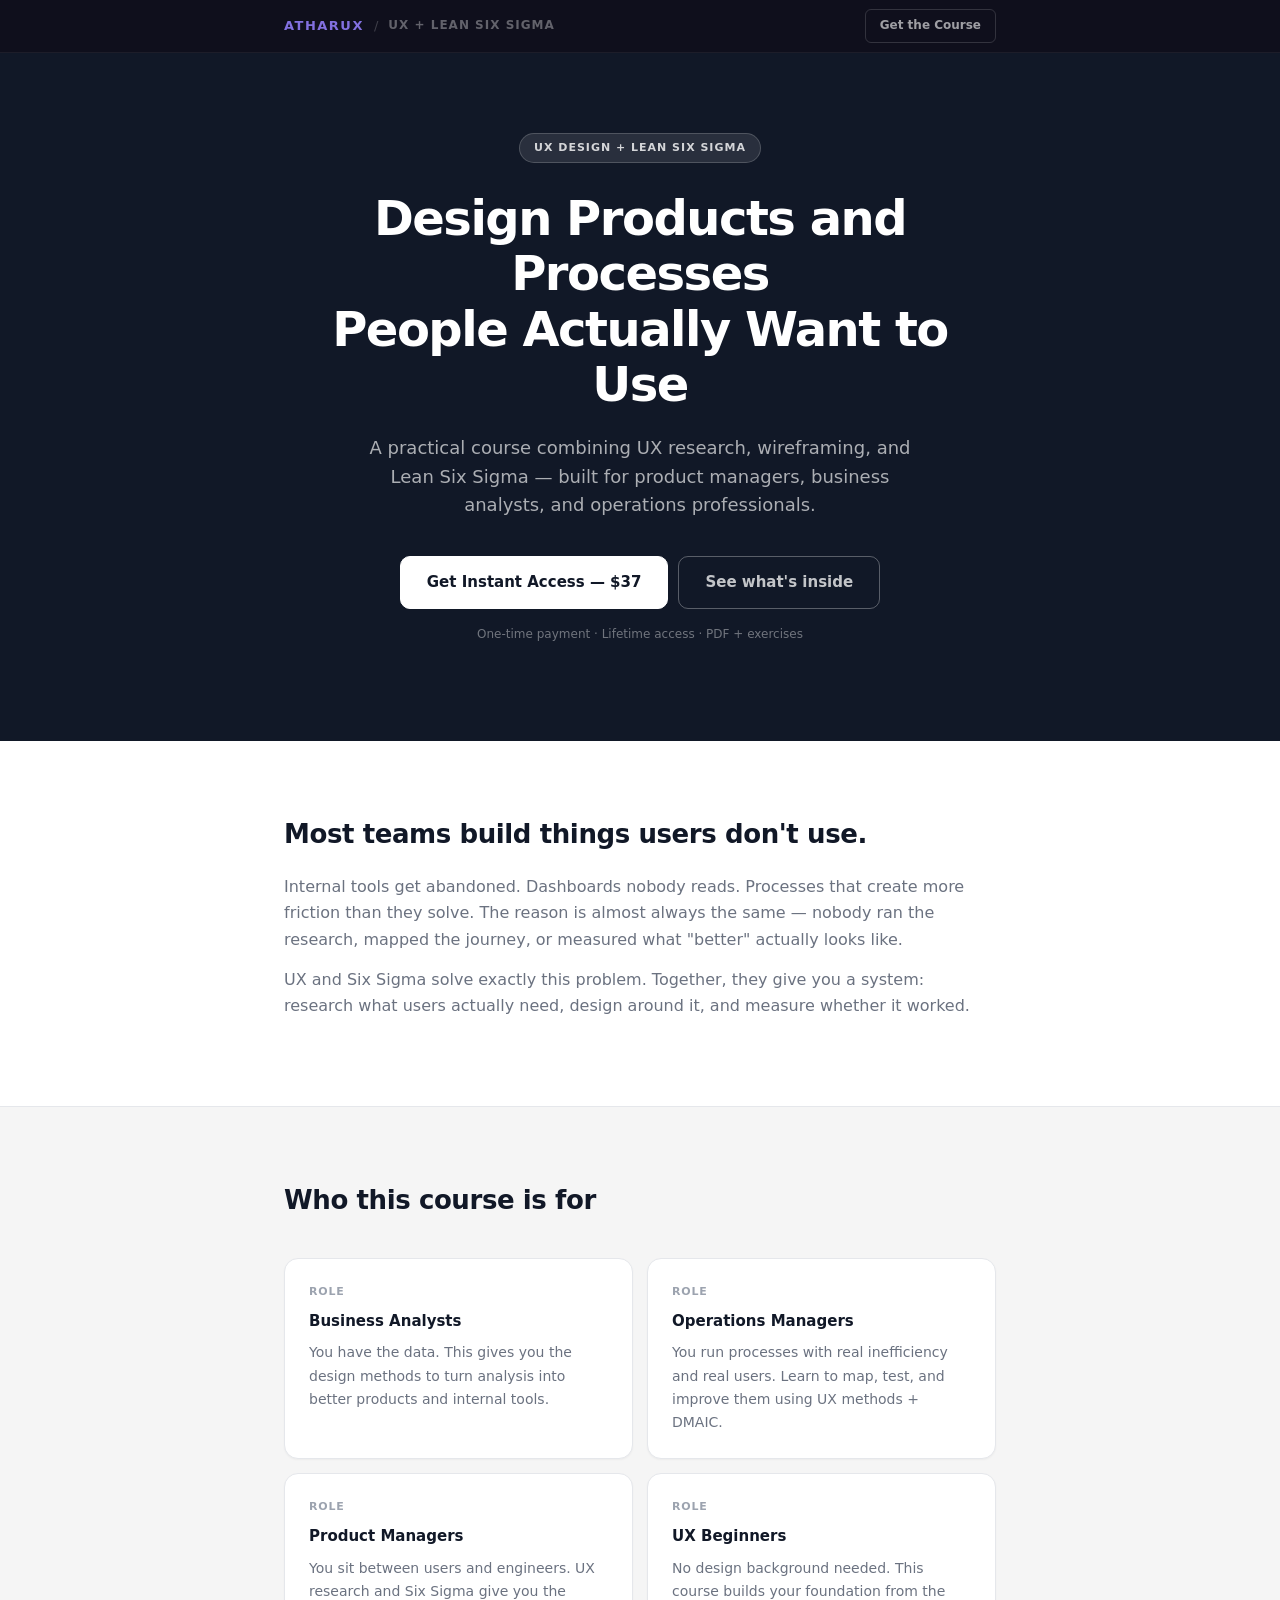
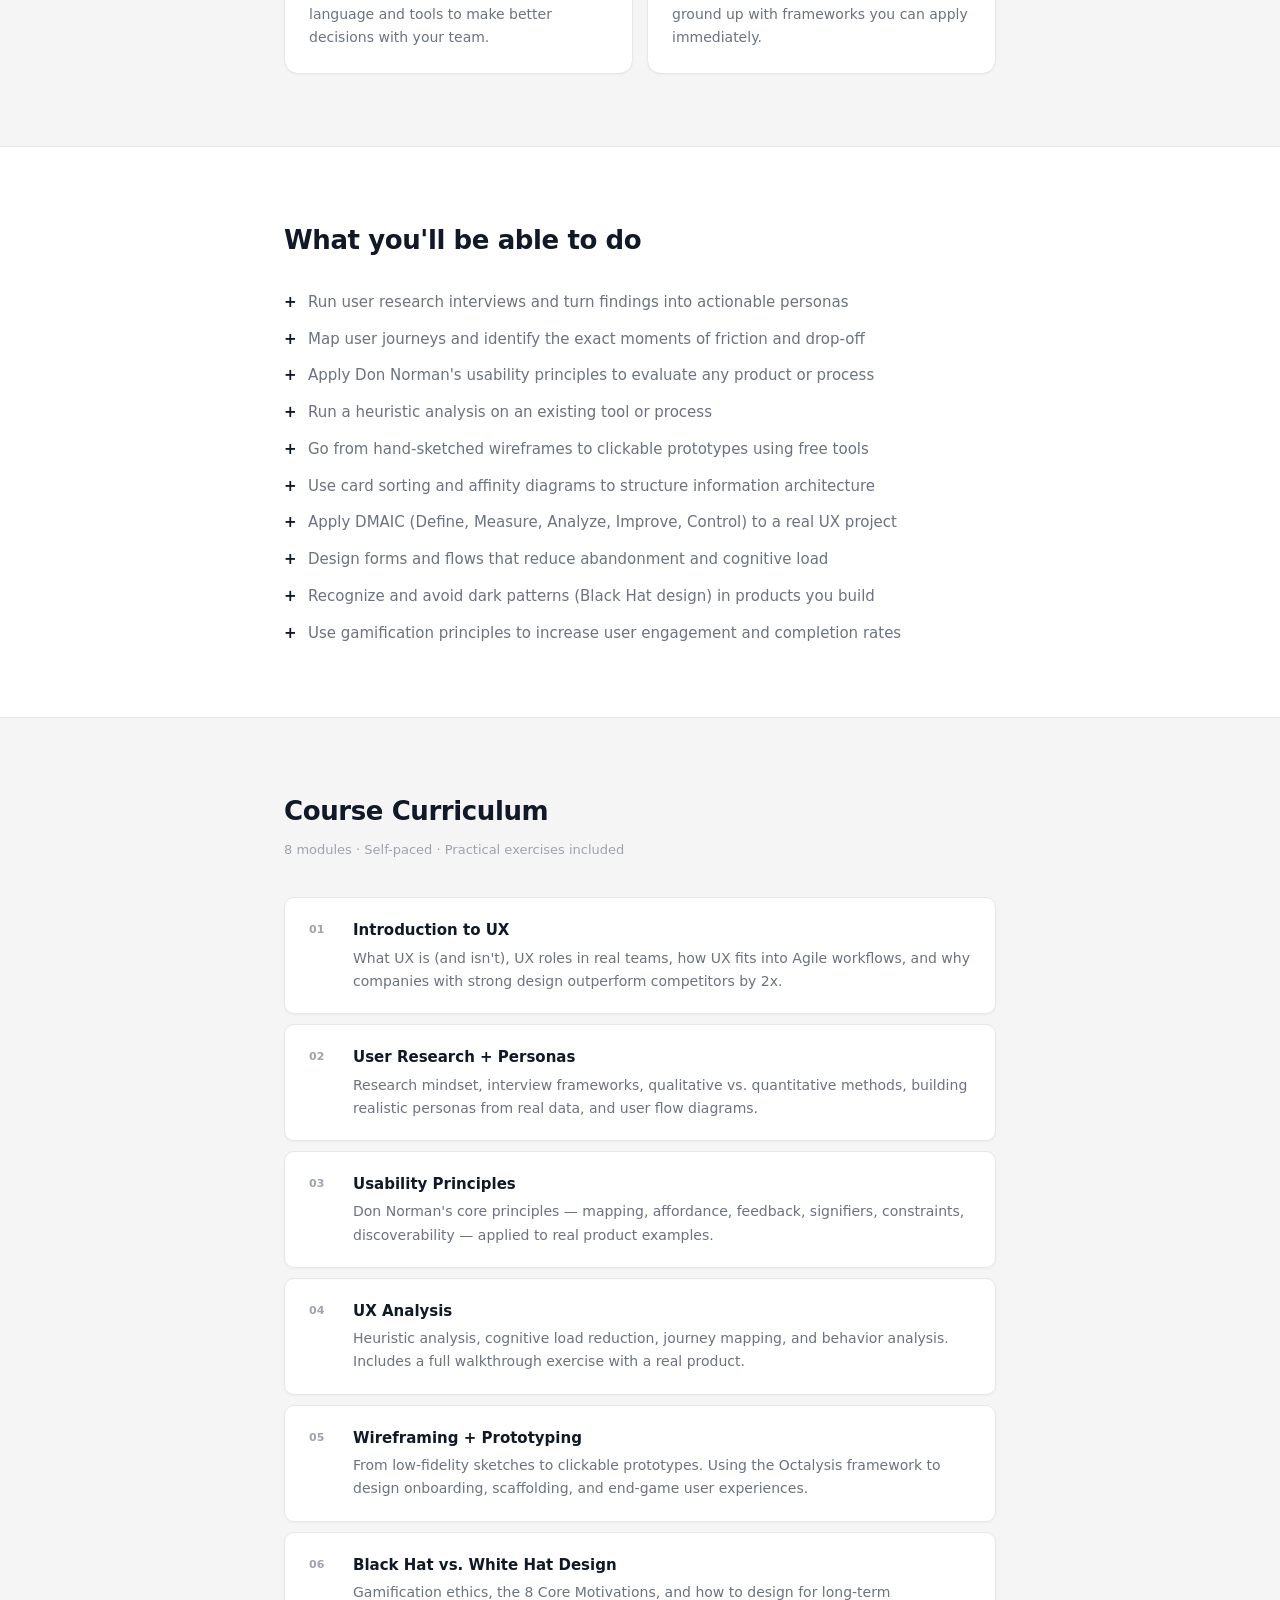
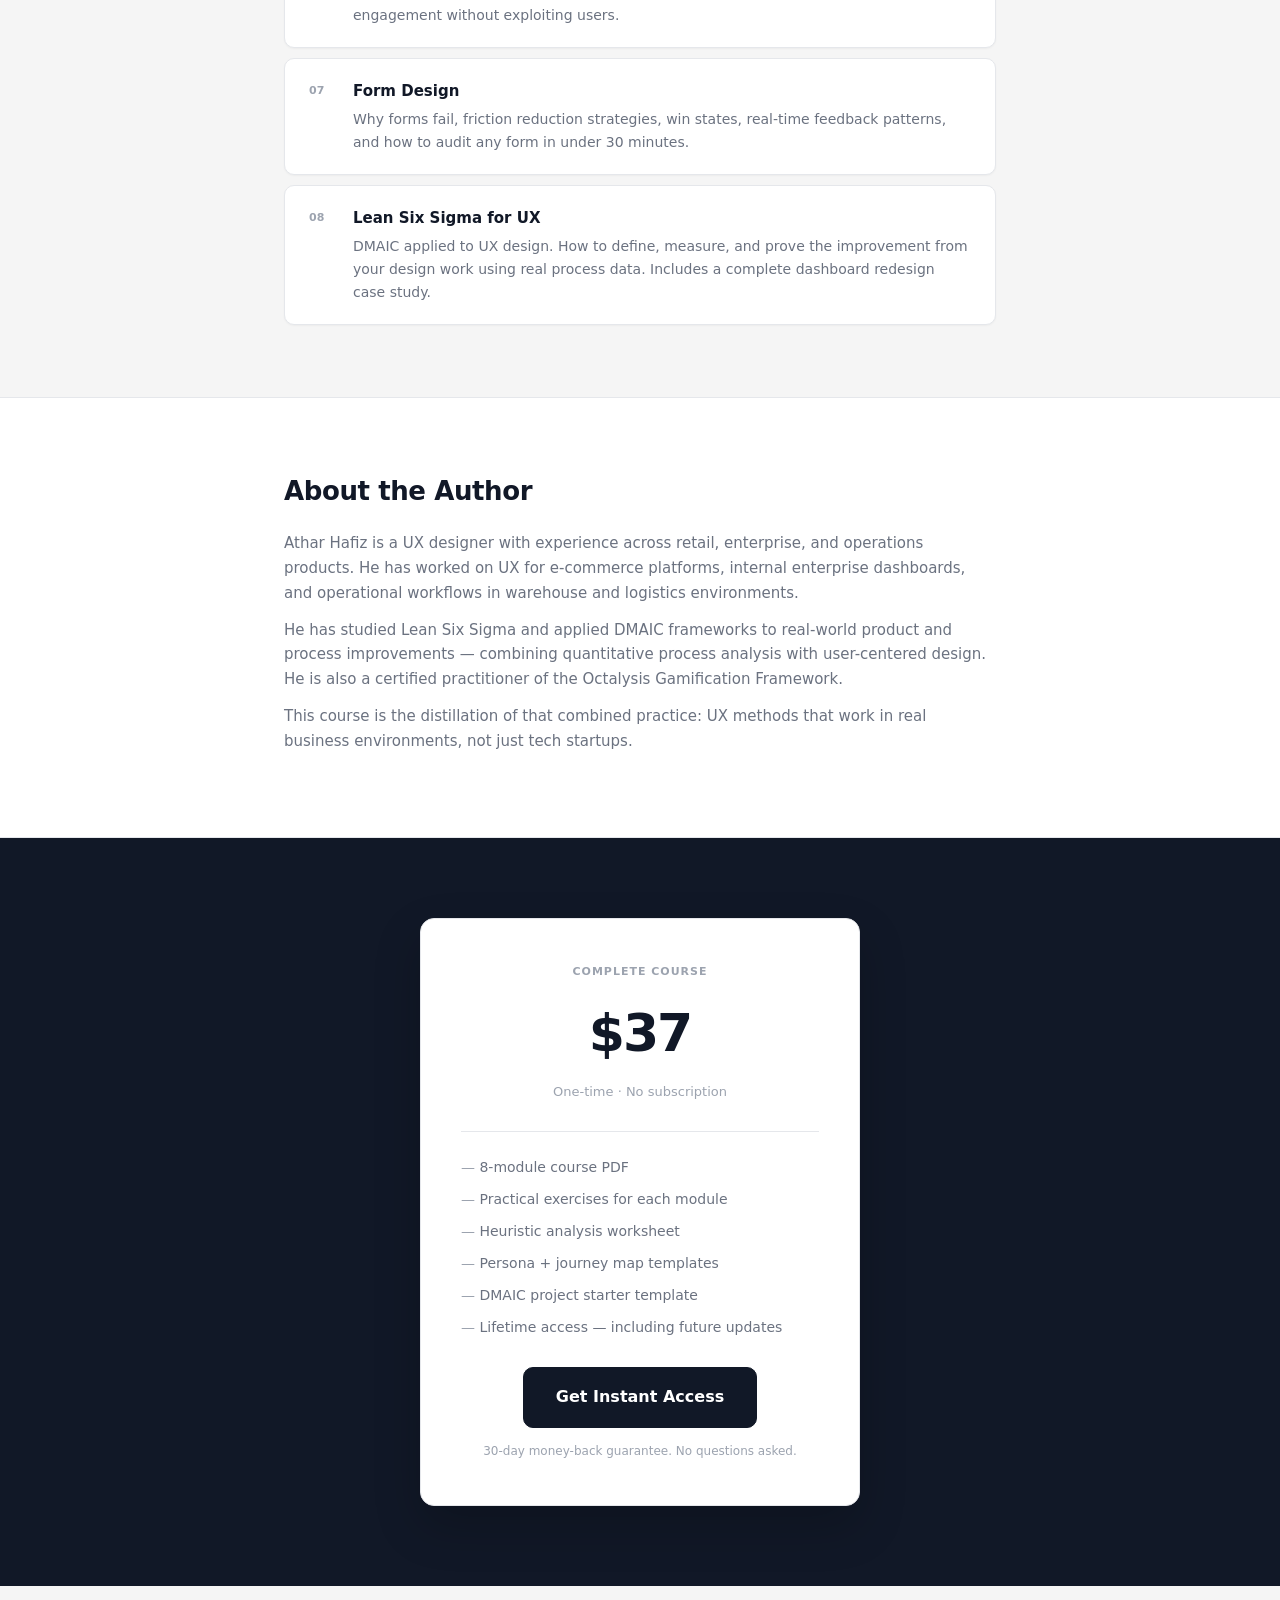
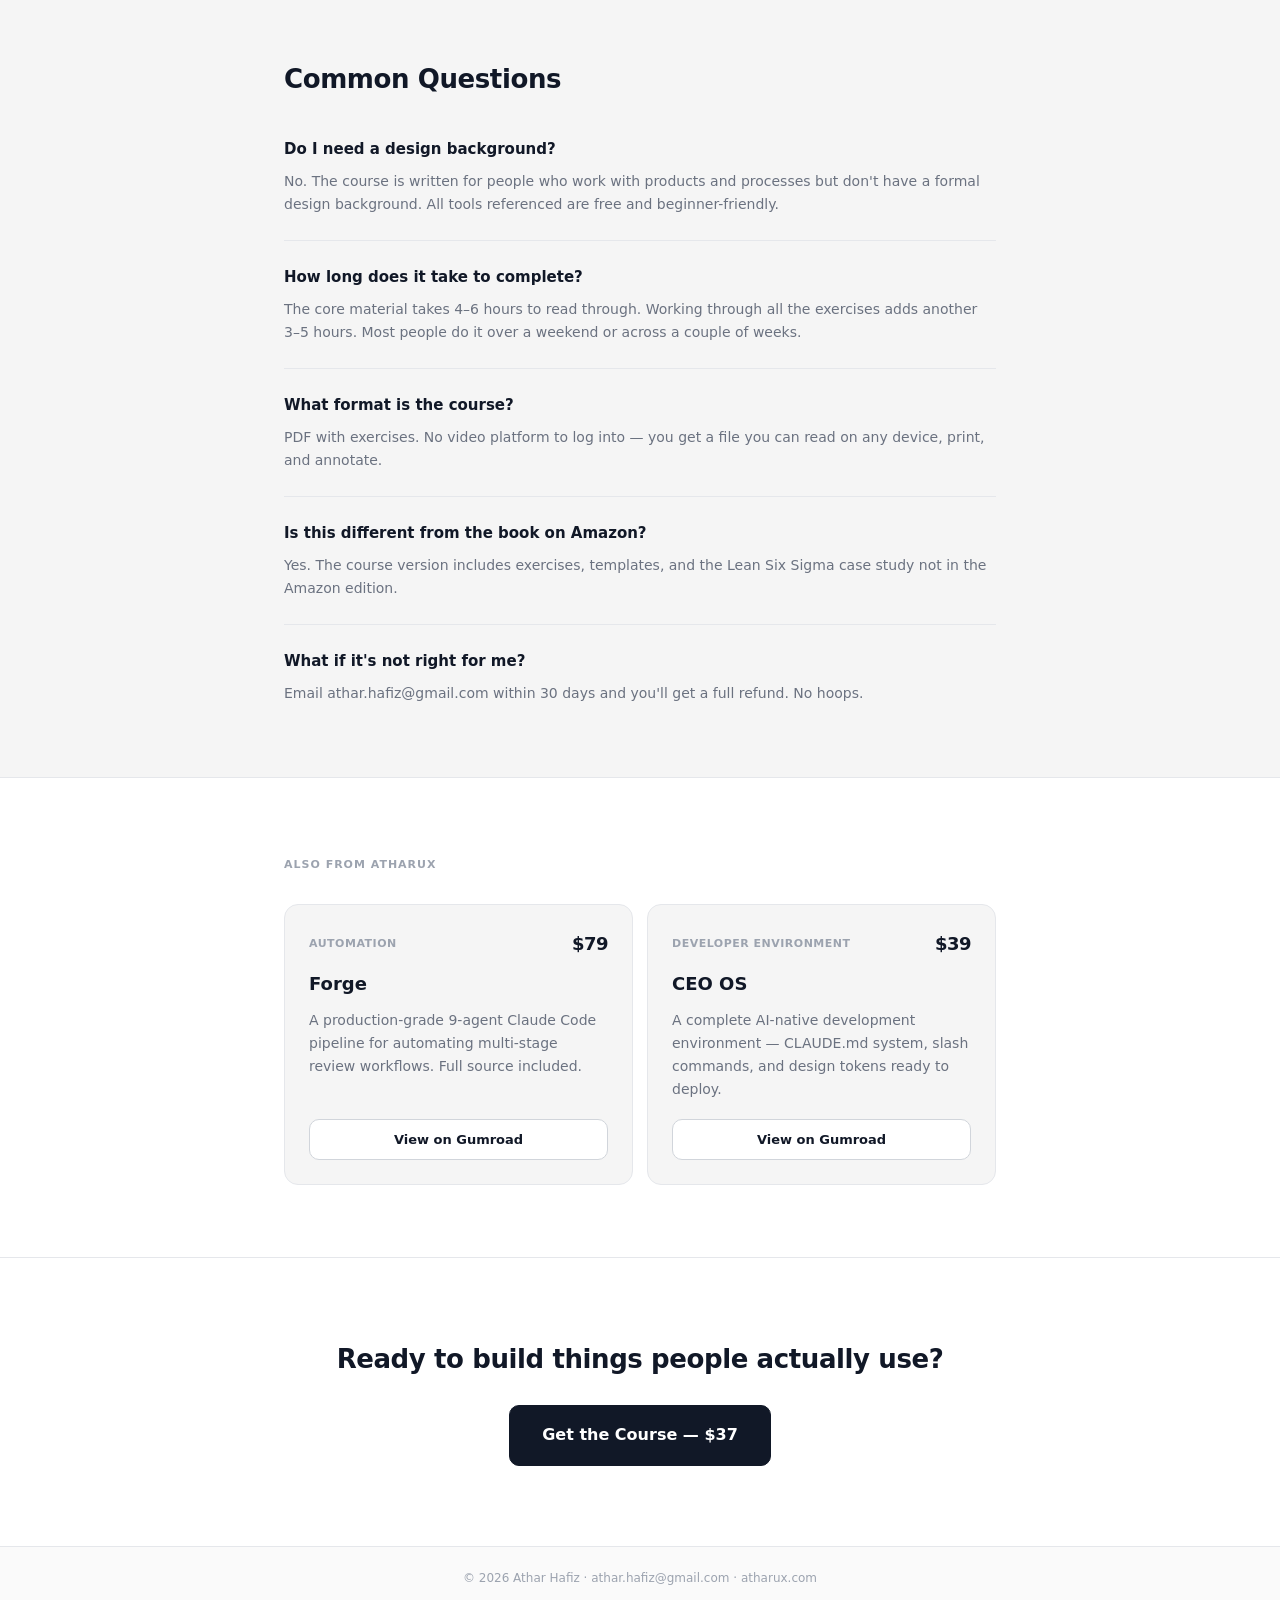
==== index.html @ ef5cf899 "Add learnfrom.atharux.com landing page Landing page for UX Design + Lean Six Sigma course, Forge, an" ====
<!DOCTYPE html>
<html lang="en">
<head>
  <meta charset="UTF-8" />
  <meta name="viewport" content="width=device-width, initial-scale=1.0" />
  <title>UX Design + Lean Six Sigma — A Practical Course by Athar Hafiz</title>
  <meta name="description" content="Learn UX design methods and Lean Six Sigma together. A practical course for product managers, business analysts, and operations professionals who want to build better products and processes." />
  <link rel="stylesheet" href="style.css" />
</head>
<body>

  <!-- NAV -->
  <nav>
    <div class="container nav-inner">
      <div class="nav-breadcrumb">
        <a href="https://atharux.com" class="nav-wordmark">ATHARUX</a>
        <span class="nav-sep">/</span>
        <span class="nav-label">UX + LEAN SIX SIGMA</span>
      </div>
      <a href="#buy" class="btn btn-sm">Get the Course</a>
    </div>
  </nav>

  <!-- HERO -->
  <header class="hero">
    <div class="container">
      <div class="badge">UX Design + Lean Six Sigma</div>
      <h1>Design Products and Processes<br class="br-desktop" /> People Actually Want to Use</h1>
      <p class="hero-sub">A practical course combining UX research, wireframing, and Lean Six Sigma — built for product managers, business analysts, and operations professionals.</p>
      <div class="hero-ctas">
        <a href="#buy" class="btn btn-primary">Get Instant Access — $37</a>
        <a href="#curriculum" class="btn btn-ghost">See what's inside</a>
      </div>
      <p class="hero-note">One-time payment · Lifetime access · PDF + exercises</p>
    </div>
  </header>

  <!-- PROBLEM -->
  <section class="problem">
    <div class="container">
      <h2>Most teams build things users don't use.</h2>
      <p>Internal tools get abandoned. Dashboards nobody reads. Processes that create more friction than they solve. The reason is almost always the same — nobody ran the research, mapped the journey, or measured what "better" actually looks like.</p>
      <p>UX and Six Sigma solve exactly this problem. Together, they give you a system: research what users actually need, design around it, and measure whether it worked.</p>
    </div>
  </section>

  <!-- WHO IT'S FOR -->
  <section class="for-section">
    <div class="container">
      <h2>Who this course is for</h2>
      <div class="for-grid">
        <div class="for-card">
          <div class="for-card-label">Role</div>
          <h3>Business Analysts</h3>
          <p>You have the data. This gives you the design methods to turn analysis into better products and internal tools.</p>
        </div>
        <div class="for-card">
          <div class="for-card-label">Role</div>
          <h3>Operations Managers</h3>
          <p>You run processes with real inefficiency and real users. Learn to map, test, and improve them using UX methods + DMAIC.</p>
        </div>
        <div class="for-card">
          <div class="for-card-label">Role</div>
          <h3>Product Managers</h3>
          <p>You sit between users and engineers. UX research and Six Sigma give you the language and tools to make better decisions with your team.</p>
        </div>
        <div class="for-card">
          <div class="for-card-label">Role</div>
          <h3>UX Beginners</h3>
          <p>No design background needed. This course builds your foundation from the ground up with frameworks you can apply immediately.</p>
        </div>
      </div>
    </div>
  </section>

  <!-- WHAT YOU'LL LEARN -->
  <section class="learn-section">
    <div class="container">
      <h2>What you'll be able to do</h2>
      <ul class="learn-list">
        <li>Run user research interviews and turn findings into actionable personas</li>
        <li>Map user journeys and identify the exact moments of friction and drop-off</li>
        <li>Apply Don Norman's usability principles to evaluate any product or process</li>
        <li>Run a heuristic analysis on an existing tool or process</li>
        <li>Go from hand-sketched wireframes to clickable prototypes using free tools</li>
        <li>Use card sorting and affinity diagrams to structure information architecture</li>
        <li>Apply DMAIC (Define, Measure, Analyze, Improve, Control) to a real UX project</li>
        <li>Design forms and flows that reduce abandonment and cognitive load</li>
        <li>Recognize and avoid dark patterns (Black Hat design) in products you build</li>
        <li>Use gamification principles to increase user engagement and completion rates</li>
      </ul>
    </div>
  </section>

  <!-- CURRICULUM -->
  <section class="curriculum" id="curriculum">
    <div class="container">
      <h2>Course Curriculum</h2>
      <p class="curriculum-sub">8 modules · Self-paced · Practical exercises included</p>
      <div class="modules">
        <div class="module">
          <div class="module-num">01</div>
          <div class="module-content">
            <h3>Introduction to UX</h3>
            <p>What UX is (and isn't), UX roles in real teams, how UX fits into Agile workflows, and why companies with strong design outperform competitors by 2x.</p>
          </div>
        </div>
        <div class="module">
          <div class="module-num">02</div>
          <div class="module-content">
            <h3>User Research + Personas</h3>
            <p>Research mindset, interview frameworks, qualitative vs. quantitative methods, building realistic personas from real data, and user flow diagrams.</p>
          </div>
        </div>
        <div class="module">
          <div class="module-num">03</div>
          <div class="module-content">
            <h3>Usability Principles</h3>
            <p>Don Norman's core principles — mapping, affordance, feedback, signifiers, constraints, discoverability — applied to real product examples.</p>
          </div>
        </div>
        <div class="module">
          <div class="module-num">04</div>
          <div class="module-content">
            <h3>UX Analysis</h3>
            <p>Heuristic analysis, cognitive load reduction, journey mapping, and behavior analysis. Includes a full walkthrough exercise with a real product.</p>
          </div>
        </div>
        <div class="module">
          <div class="module-num">05</div>
          <div class="module-content">
            <h3>Wireframing + Prototyping</h3>
            <p>From low-fidelity sketches to clickable prototypes. Using the Octalysis framework to design onboarding, scaffolding, and end-game user experiences.</p>
          </div>
        </div>
        <div class="module">
          <div class="module-num">06</div>
          <div class="module-content">
            <h3>Black Hat vs. White Hat Design</h3>
            <p>Gamification ethics, the 8 Core Motivations, and how to design for long-term engagement without exploiting users.</p>
          </div>
        </div>
        <div class="module">
          <div class="module-num">07</div>
          <div class="module-content">
            <h3>Form Design</h3>
            <p>Why forms fail, friction reduction strategies, win states, real-time feedback patterns, and how to audit any form in under 30 minutes.</p>
          </div>
        </div>
        <div class="module">
          <div class="module-num">08</div>
          <div class="module-content">
            <h3>Lean Six Sigma for UX</h3>
            <p>DMAIC applied to UX design. How to define, measure, and prove the improvement from your design work using real process data. Includes a complete dashboard redesign case study.</p>
          </div>
        </div>
      </div>
    </div>
  </section>

  <!-- AUTHOR -->
  <section class="author">
    <div class="container">
      <h2>About the Author</h2>
      <p>Athar Hafiz is a UX designer with experience across retail, enterprise, and operations products. He has worked on UX for e-commerce platforms, internal enterprise dashboards, and operational workflows in warehouse and logistics environments.</p>
      <p>He has studied Lean Six Sigma and applied DMAIC frameworks to real-world product and process improvements — combining quantitative process analysis with user-centered design. He is also a certified practitioner of the Octalysis Gamification Framework.</p>
      <p>This course is the distillation of that combined practice: UX methods that work in real business environments, not just tech startups.</p>
    </div>
  </section>

  <!-- PRICING / BUY -->
  <section class="buy" id="buy">
    <div class="container">
      <div class="buy-card">
        <div class="buy-label">Complete Course</div>
        <div class="price">$37</div>
        <div class="price-note">One-time · No subscription</div>
        <ul class="buy-list">
          <li>8-module course PDF</li>
          <li>Practical exercises for each module</li>
          <li>Heuristic analysis worksheet</li>
          <li>Persona + journey map templates</li>
          <li>DMAIC project starter template</li>
          <li>Lifetime access — including future updates</li>
        </ul>
        <a href="https://atharix1.gumroad.com/l/drzkp" class="btn btn-primary btn-large">Get Instant Access</a>
        <p class="guarantee">30-day money-back guarantee. No questions asked.</p>
      </div>
    </div>
  </section>

  <!-- FAQ -->
  <section class="faq">
    <div class="container">
      <h2>Common Questions</h2>
      <div class="faq-list">
        <div class="faq-item">
          <h3>Do I need a design background?</h3>
          <p>No. The course is written for people who work with products and processes but don't have a formal design background. All tools referenced are free and beginner-friendly.</p>
        </div>
        <div class="faq-item">
          <h3>How long does it take to complete?</h3>
          <p>The core material takes 4–6 hours to read through. Working through all the exercises adds another 3–5 hours. Most people do it over a weekend or across a couple of weeks.</p>
        </div>
        <div class="faq-item">
          <h3>What format is the course?</h3>
          <p>PDF with exercises. No video platform to log into — you get a file you can read on any device, print, and annotate.</p>
        </div>
        <div class="faq-item">
          <h3>Is this different from the book on Amazon?</h3>
          <p>Yes. The course version includes exercises, templates, and the Lean Six Sigma case study not in the Amazon edition.</p>
        </div>
        <div class="faq-item">
          <h3>What if it's not right for me?</h3>
          <p>Email athar.hafiz@gmail.com within 30 days and you'll get a full refund. No hoops.</p>
        </div>
      </div>
    </div>
  </section>

  <!-- MORE FROM ATHARUX -->
  <section class="more-section">
    <div class="container">
      <div class="more-header">
        <span class="more-eyebrow">Also from ATHARUX</span>
      </div>
      <div class="more-grid">
        <div class="more-card">
          <div class="more-card-top">
            <span class="more-tag">Automation</span>
            <span class="more-price">$79</span>
          </div>
          <h3>Forge</h3>
          <p>A production-grade 9-agent Claude Code pipeline for automating multi-stage review workflows. Full source included.</p>
          <a href="https://atharix1.gumroad.com/l/znilz" class="btn btn-ghost more-btn">View on Gumroad</a>
        </div>
        <div class="more-card">
          <div class="more-card-top">
            <span class="more-tag">Developer Environment</span>
            <span class="more-price">$39</span>
          </div>
          <h3>CEO OS</h3>
          <p>A complete AI-native development environment — CLAUDE.md system, slash commands, and design tokens ready to deploy.</p>
          <a href="https://atharix1.gumroad.com/l/uecxe" class="btn btn-ghost more-btn">View on Gumroad</a>
        </div>
      </div>
    </div>
  </section>

  <!-- FOOTER CTA -->
  <section class="footer-cta">
    <div class="container">
      <h2>Ready to build things people actually use?</h2>
      <a href="#buy" class="btn btn-primary btn-large">Get the Course — $37</a>
    </div>
  </section>

  <!-- FOOTER -->
  <footer>
    <div class="container">
      <p>© 2026 Athar Hafiz · <a href="mailto:athar.hafiz@gmail.com">athar.hafiz@gmail.com</a> · <a href="https://atharux.com">atharux.com</a></p>
    </div>
  </footer>

</body>
</html>
---- style.css ----
/* =========================================================
   GRAPHITE SYSTEM TOKENS
   ========================================================= */
:root {
  --bg:             #FAFAFA;
  --surface:        #FFFFFF;
  --surface-2:      #F5F5F5;
  --border:         #E5E7EB;
  --border-strong:  #D1D5DB;

  --text:           #111827;
  --text-muted:     #6B7280;
  --text-subtle:    #9CA3AF;
  --text-inverse:   #FFFFFF;

  --primary:        #111827;
  --primary-hover:  #374151;

  --success:        #16A34A;
  --warning:        #D97706;
  --error:          #DC2626;

  --shadow-sm:      0 1px 2px rgba(0, 0, 0, 0.04);
  --shadow-md:      0 4px 10px rgba(0, 0, 0, 0.06);

  --radius-sm:      6px;
  --radius-md:      10px;
  --radius-lg:      14px;

  --space-2:  8px;
  --space-3:  12px;
  --space-4:  16px;
  --space-6:  24px;
  --space-8:  32px;
  --space-10: 40px;
  --space-12: 48px;

  --font-sans: ui-sans-serif, system-ui, -apple-system, "Inter", "Segoe UI", Roboto, Helvetica, Arial;
}

*, *::before, *::after { box-sizing: border-box; margin: 0; padding: 0; }

html { scroll-behavior: smooth; }

body {
  font-family: var(--font-sans);
  font-size: 16px;
  line-height: 1.65;
  color: var(--text);
  background: var(--bg);
}

.container {
  max-width: 760px;
  margin: 0 auto;
  padding: 0 24px;
}

/* NAV */
nav {
  position: sticky;
  top: 0;
  background: #0f0f1c;
  border-bottom: 1px solid rgba(255, 255, 255, 0.06);
  z-index: 200;
}
.nav-inner {
  display: flex;
  align-items: center;
  justify-content: space-between;
  height: 52px;
}
.nav-breadcrumb {
  display: flex;
  align-items: center;
  gap: 10px;
}
.nav-wordmark {
  font-size: 13px;
  font-weight: 700;
  letter-spacing: 1.5px;
  text-transform: uppercase;
  color: #8270e0;
  text-decoration: none;
}
.nav-wordmark:hover { color: #967ff0; }
.nav-sep {
  font-size: 13px;
  color: rgba(255, 255, 255, 0.2);
  user-select: none;
}
.nav-label {
  font-size: 12px;
  font-weight: 600;
  letter-spacing: 1px;
  text-transform: uppercase;
  color: rgba(255, 255, 255, 0.35);
}
nav .btn-sm {
  font-size: 12px;
  padding: 6px 14px;
  background: transparent;
  color: rgba(255, 255, 255, 0.6);
  border: 1px solid rgba(255, 255, 255, 0.15);
  border-radius: var(--radius-sm);
}
nav .btn-sm:hover {
  background: rgba(255, 255, 255, 0.06);
  border-color: rgba(255, 255, 255, 0.25);
  color: rgba(255, 255, 255, 0.85);
}

/* BUTTONS */
.btn {
  display: inline-block;
  text-decoration: none;
  font-family: var(--font-sans);
  font-weight: 600;
  border-radius: var(--radius-md);
  border: 1px solid transparent;
  cursor: pointer;
  transition: background 0.12s ease, border-color 0.12s ease;
}
.btn-sm {
  font-size: 13px;
  padding: 7px 14px;
  background: var(--primary);
  color: var(--text-inverse);
  border-color: var(--primary);
}
.btn-sm:hover { background: var(--primary-hover); border-color: var(--primary-hover); }

.btn-primary {
  background: var(--primary);
  color: var(--text-inverse);
  border-color: var(--primary);
  padding: 13px 26px;
  font-size: 15px;
}
.btn-primary:hover { background: var(--primary-hover); border-color: var(--primary-hover); }

.btn-ghost {
  background: var(--surface);
  color: var(--text);
  border-color: var(--border-strong);
  padding: 13px 26px;
  font-size: 15px;
}
.btn-ghost:hover { background: var(--surface-2); }

.btn-large { padding: 16px 32px; font-size: 16px; }

/* HERO */
.hero {
  background: var(--primary);
  color: var(--text-inverse);
  padding: 80px 0 96px;
  text-align: center;
}
.badge {
  display: inline-block;
  background: rgba(255, 255, 255, 0.1);
  border: 1px solid rgba(255, 255, 255, 0.18);
  color: rgba(255, 255, 255, 0.8);
  font-size: 11px;
  font-weight: 700;
  letter-spacing: 1px;
  text-transform: uppercase;
  padding: 5px 14px;
  border-radius: 999px;
  margin-bottom: 28px;
}
.hero h1 {
  font-size: clamp(30px, 5vw, 48px);
  font-weight: 800;
  line-height: 1.15;
  letter-spacing: -1.5px;
  margin-bottom: 22px;
  color: var(--text-inverse);
}
.br-desktop { display: none; }
@media (min-width: 600px) { .br-desktop { display: block; } }

.hero-sub {
  font-size: 18px;
  color: rgba(255, 255, 255, 0.65);
  max-width: 560px;
  margin: 0 auto 36px;
  line-height: 1.6;
}
.hero-ctas {
  display: flex;
  gap: 10px;
  justify-content: center;
  flex-wrap: wrap;
  margin-bottom: 16px;
}
.hero .btn-primary {
  background: var(--text-inverse);
  color: var(--primary);
  border-color: var(--text-inverse);
}
.hero .btn-primary:hover {
  background: #f0f0f0;
  border-color: #f0f0f0;
}
.hero .btn-ghost {
  background: transparent;
  color: rgba(255, 255, 255, 0.75);
  border-color: rgba(255, 255, 255, 0.3);
}
.hero .btn-ghost:hover {
  background: rgba(255, 255, 255, 0.08);
  border-color: rgba(255, 255, 255, 0.5);
}
.hero-note {
  font-size: 12px;
  color: rgba(255, 255, 255, 0.4);
}

/* PROBLEM */
.problem {
  padding: 72px 0;
  background: var(--surface);
  border-bottom: 1px solid var(--border);
}
.problem h2 {
  font-size: 26px;
  font-weight: 700;
  letter-spacing: -0.4px;
  margin-bottom: 18px;
}
.problem p {
  color: var(--text-muted);
  margin-bottom: 14px;
  font-size: 16px;
}

/* FOR SECTION */
.for-section {
  padding: 72px 0;
  background: var(--surface-2);
  border-bottom: 1px solid var(--border);
}
.for-section h2 {
  font-size: 26px;
  font-weight: 700;
  letter-spacing: -0.4px;
  margin-bottom: 36px;
}
.for-grid {
  display: grid;
  grid-template-columns: 1fr 1fr;
  gap: 14px;
}
@media (max-width: 540px) { .for-grid { grid-template-columns: 1fr; } }
.for-card {
  background: var(--surface);
  border: 1px solid var(--border);
  border-radius: var(--radius-lg);
  padding: 24px;
  box-shadow: var(--shadow-sm);
}
.for-card-label {
  font-size: 11px;
  font-weight: 700;
  letter-spacing: 0.8px;
  text-transform: uppercase;
  color: var(--text-subtle);
  margin-bottom: 8px;
}
.for-card h3 { font-size: 15px; font-weight: 700; margin-bottom: 8px; color: var(--text); }
.for-card p  { font-size: 14px; color: var(--text-muted); }

/* LEARN SECTION */
.learn-section {
  padding: 72px 0;
  background: var(--surface);
  border-bottom: 1px solid var(--border);
}
.learn-section h2 {
  font-size: 26px;
  font-weight: 700;
  letter-spacing: -0.4px;
  margin-bottom: 28px;
}
.learn-list {
  list-style: none;
  display: grid;
  gap: 12px;
}
.learn-list li {
  padding-left: 24px;
  position: relative;
  font-size: 15px;
  color: var(--text-muted);
}
.learn-list li::before {
  content: '+';
  position: absolute;
  left: 0;
  color: var(--text);
  font-weight: 700;
}

/* CURRICULUM */
.curriculum {
  padding: 72px 0;
  background: var(--surface-2);
  border-bottom: 1px solid var(--border);
}
.curriculum h2 {
  font-size: 26px;
  font-weight: 700;
  letter-spacing: -0.4px;
  margin-bottom: 6px;
}
.curriculum-sub {
  color: var(--text-subtle);
  font-size: 13px;
  margin-bottom: 36px;
}
.modules { display: grid; gap: 10px; }
.module {
  display: flex;
  gap: 20px;
  background: var(--surface);
  border: 1px solid var(--border);
  border-radius: var(--radius-md);
  padding: 20px 24px;
  box-shadow: var(--shadow-sm);
}
.module-num {
  font-size: 11px;
  font-weight: 700;
  color: var(--text-subtle);
  min-width: 24px;
  padding-top: 3px;
  font-variant-numeric: tabular-nums;
}
.module-content h3 {
  font-size: 15px;
  font-weight: 700;
  margin-bottom: 4px;
  color: var(--text);
}
.module-content p { font-size: 14px; color: var(--text-muted); }

/* AUTHOR */
.author {
  padding: 72px 0;
  background: var(--surface);
  border-bottom: 1px solid var(--border);
}
.author h2 {
  font-size: 26px;
  font-weight: 700;
  letter-spacing: -0.4px;
  margin-bottom: 18px;
}
.author p { color: var(--text-muted); margin-bottom: 12px; font-size: 15px; }

/* BUY */
.buy {
  padding: 80px 0;
  background: var(--primary);
}
.buy-card {
  background: var(--surface);
  border: 1px solid var(--border);
  border-radius: var(--radius-lg);
  padding: 44px 40px;
  text-align: center;
  max-width: 440px;
  margin: 0 auto;
  box-shadow: 0 20px 48px rgba(0, 0, 0, 0.2);
}
.buy-label {
  font-size: 11px;
  font-weight: 700;
  text-transform: uppercase;
  letter-spacing: 1px;
  color: var(--text-subtle);
  margin-bottom: 10px;
}
.price {
  font-size: 52px;
  font-weight: 800;
  letter-spacing: -2px;
  color: var(--text);
  margin-bottom: 4px;
}
.price-note {
  font-size: 13px;
  color: var(--text-subtle);
  margin-bottom: 28px;
}
.buy-list {
  list-style: none;
  text-align: left;
  margin-bottom: 28px;
  display: grid;
  gap: 9px;
  border-top: 1px solid var(--border);
  padding-top: 24px;
}
.buy-list li { font-size: 14px; color: var(--text-muted); }
.buy-list li::before { content: '— '; color: var(--text-subtle); }
.guarantee {
  font-size: 12px;
  color: var(--text-subtle);
  margin-top: 14px;
}

/* FAQ */
.faq {
  padding: 72px 0;
  background: var(--surface-2);
  border-bottom: 1px solid var(--border);
}
.faq h2 {
  font-size: 26px;
  font-weight: 700;
  letter-spacing: -0.4px;
  margin-bottom: 36px;
}
.faq-list { display: grid; gap: 24px; }
.faq-item {
  border-bottom: 1px solid var(--border);
  padding-bottom: 24px;
}
.faq-item:last-child { border-bottom: none; padding-bottom: 0; }
.faq-item h3 { font-size: 15px; font-weight: 700; margin-bottom: 8px; color: var(--text); }
.faq-item p  { font-size: 14px; color: var(--text-muted); }

/* MORE FROM ATHARUX */
.more-section {
  padding: 72px 0;
  background: var(--surface);
  border-bottom: 1px solid var(--border);
}
.more-header {
  margin-bottom: 28px;
}
.more-eyebrow {
  font-size: 11px;
  font-weight: 700;
  letter-spacing: 1px;
  text-transform: uppercase;
  color: var(--text-subtle);
}
.more-grid {
  display: grid;
  grid-template-columns: 1fr 1fr;
  gap: 14px;
}
@media (max-width: 540px) { .more-grid { grid-template-columns: 1fr; } }
.more-card {
  background: var(--surface-2);
  border: 1px solid var(--border);
  border-radius: var(--radius-lg);
  padding: 24px;
  display: flex;
  flex-direction: column;
  gap: 10px;
}
.more-card-top {
  display: flex;
  align-items: center;
  justify-content: space-between;
}
.more-tag {
  font-size: 11px;
  font-weight: 600;
  letter-spacing: 0.5px;
  text-transform: uppercase;
  color: var(--text-subtle);
}
.more-price {
  font-size: 18px;
  font-weight: 800;
  letter-spacing: -0.5px;
  color: var(--text);
}
.more-card h3 {
  font-size: 18px;
  font-weight: 700;
  color: var(--text);
  margin: 0;
}
.more-card p {
  font-size: 14px;
  color: var(--text-muted);
  margin: 0;
  flex: 1;
}
.more-btn {
  margin-top: 8px;
  font-size: 13px;
  padding: 9px 16px;
  text-align: center;
}

/* FOOTER CTA */
.footer-cta {
  padding: 80px 0;
  background: var(--surface);
  text-align: center;
  border-bottom: 1px solid var(--border);
}
.footer-cta h2 {
  font-size: 26px;
  font-weight: 700;
  letter-spacing: -0.4px;
  margin-bottom: 24px;
}

/* FOOTER */
footer {
  padding: 22px 0;
  background: var(--bg);
  text-align: center;
}
footer p { font-size: 12px; color: var(--text-subtle); }
footer a { color: var(--text-subtle); text-decoration: none; }
footer a:hover { color: var(--text-muted); }
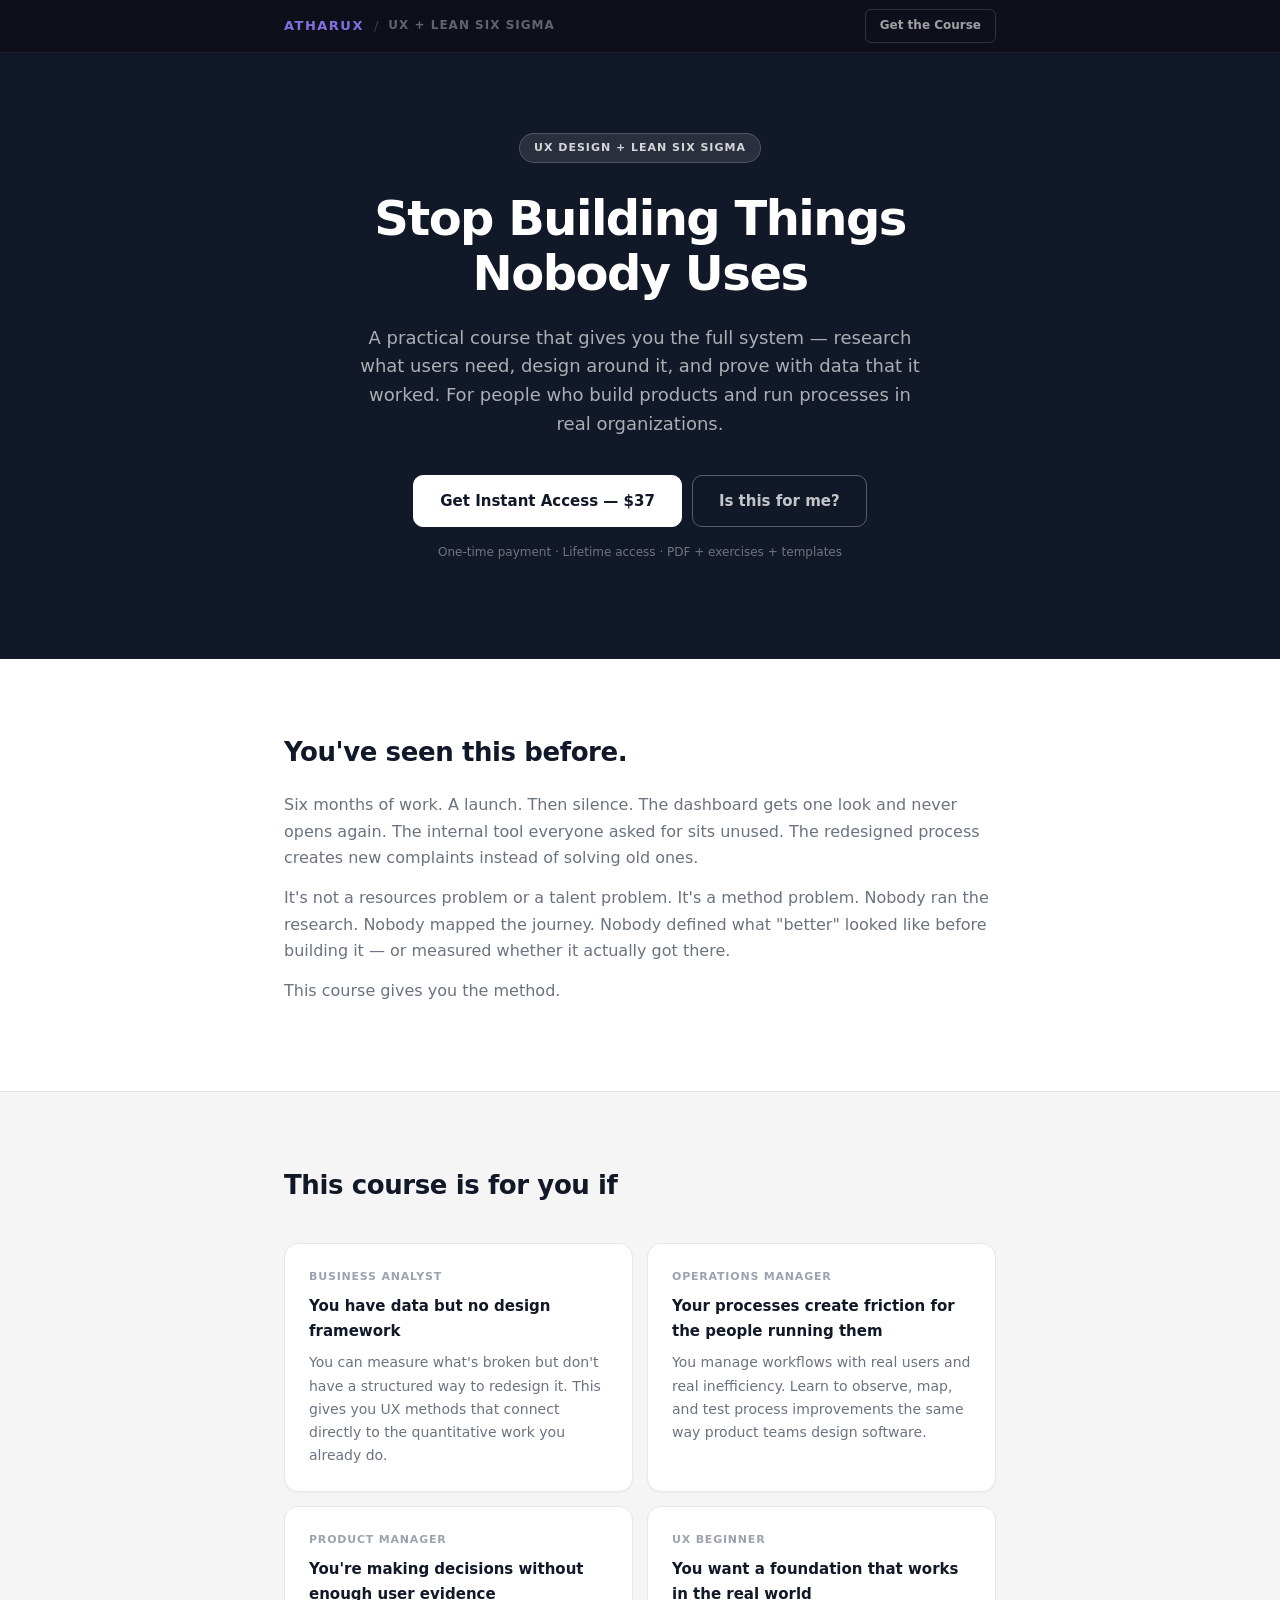
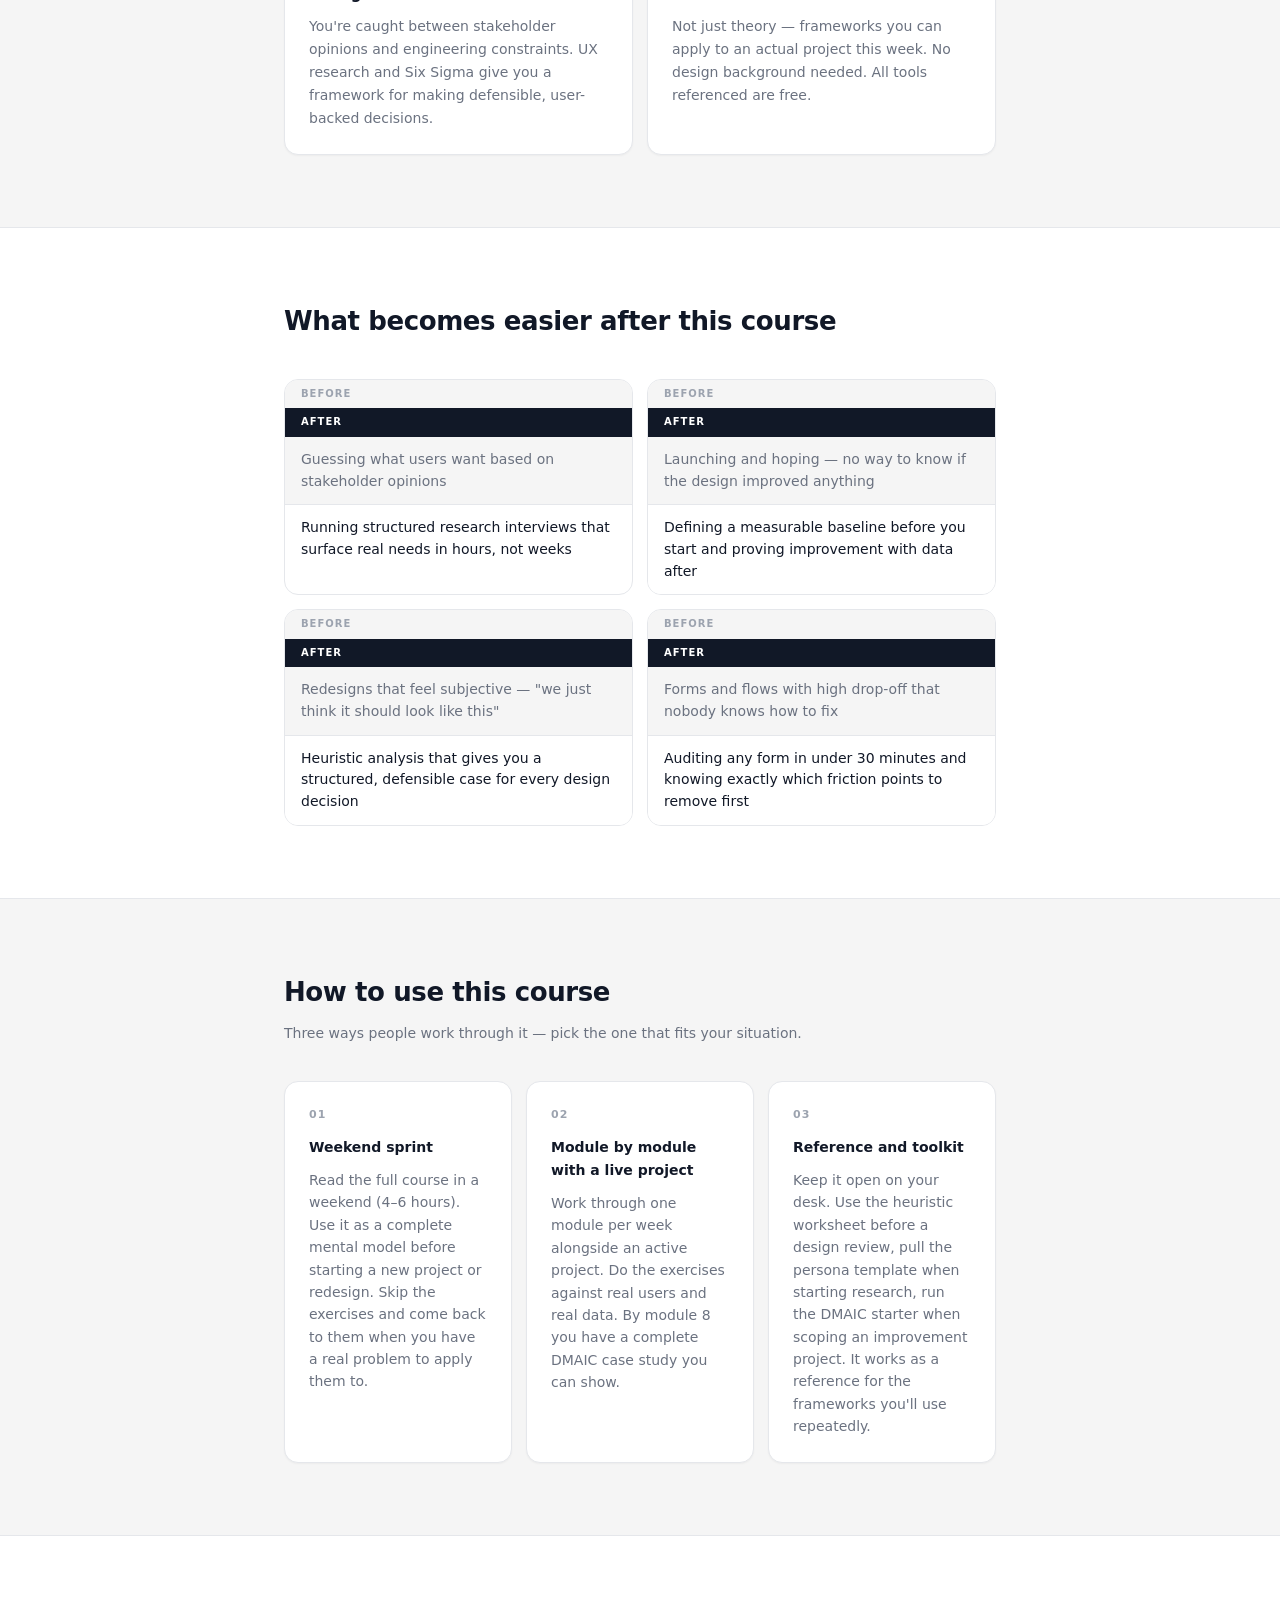
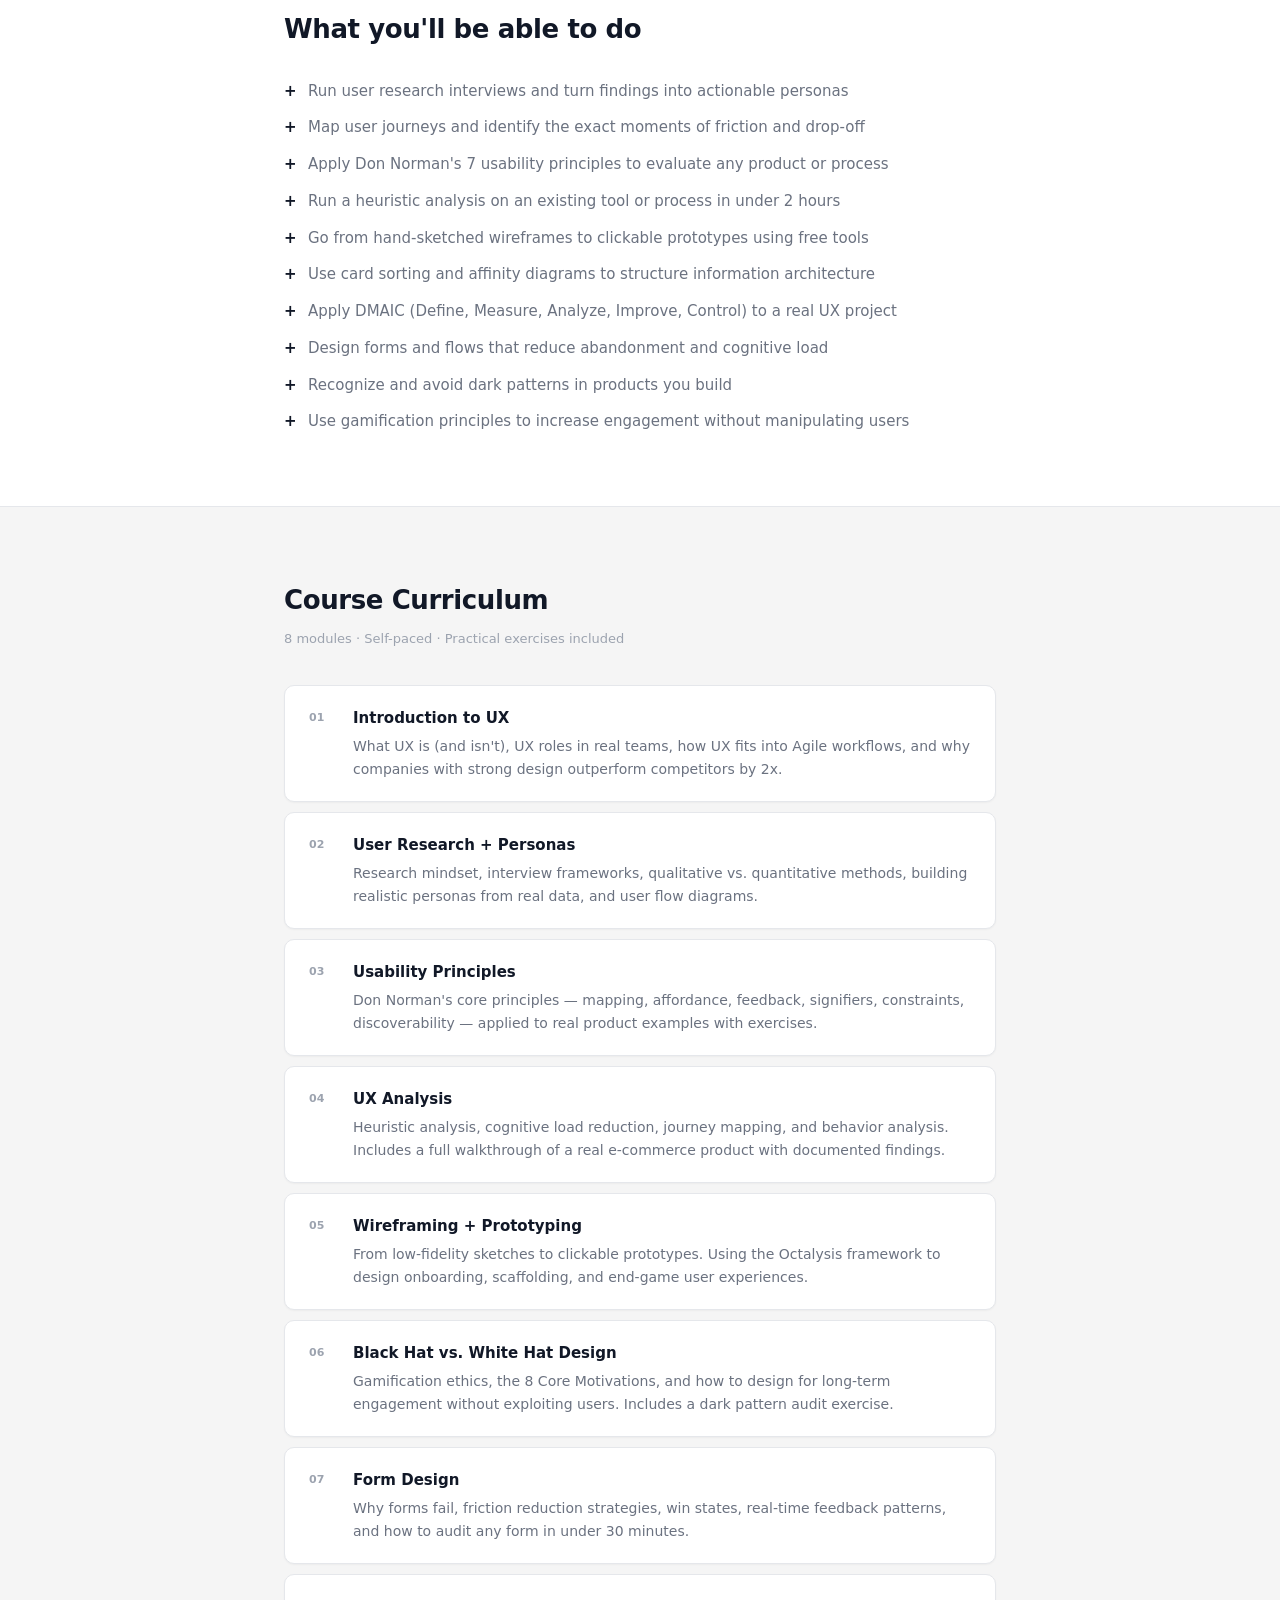
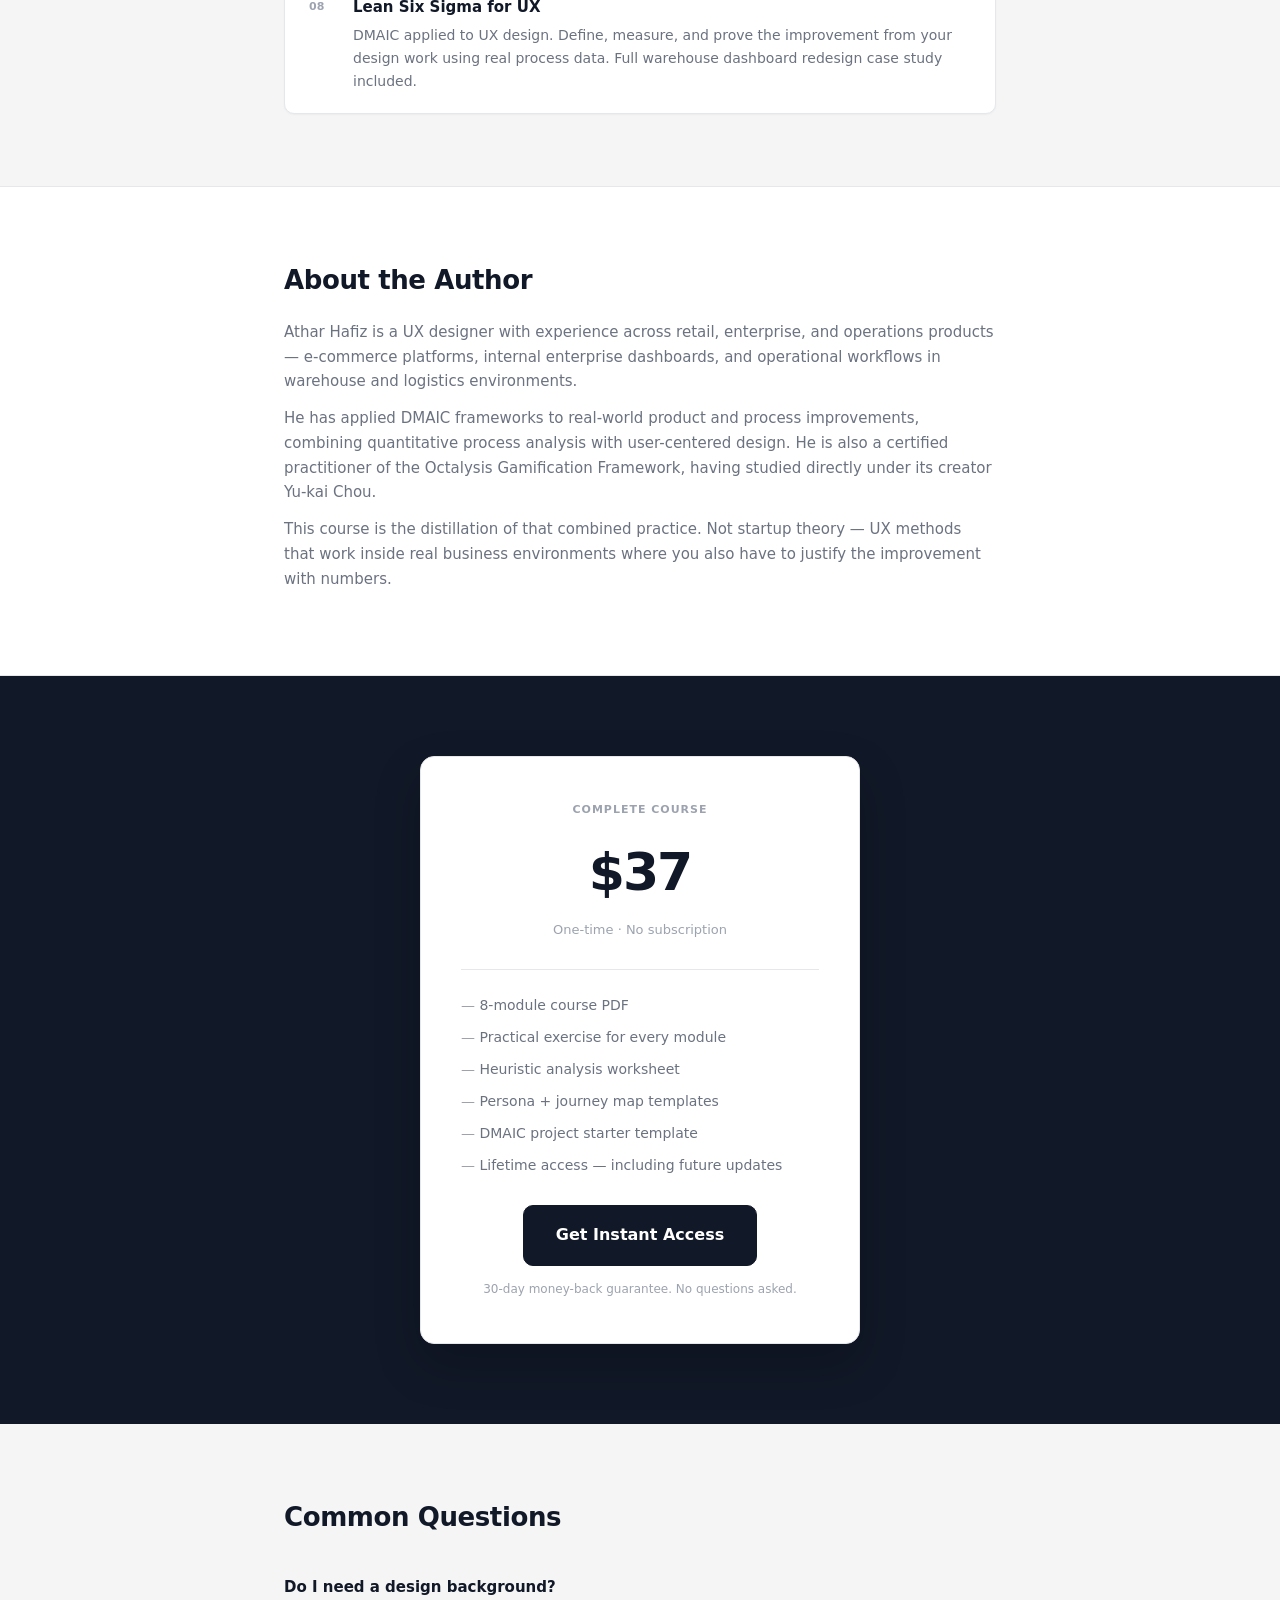
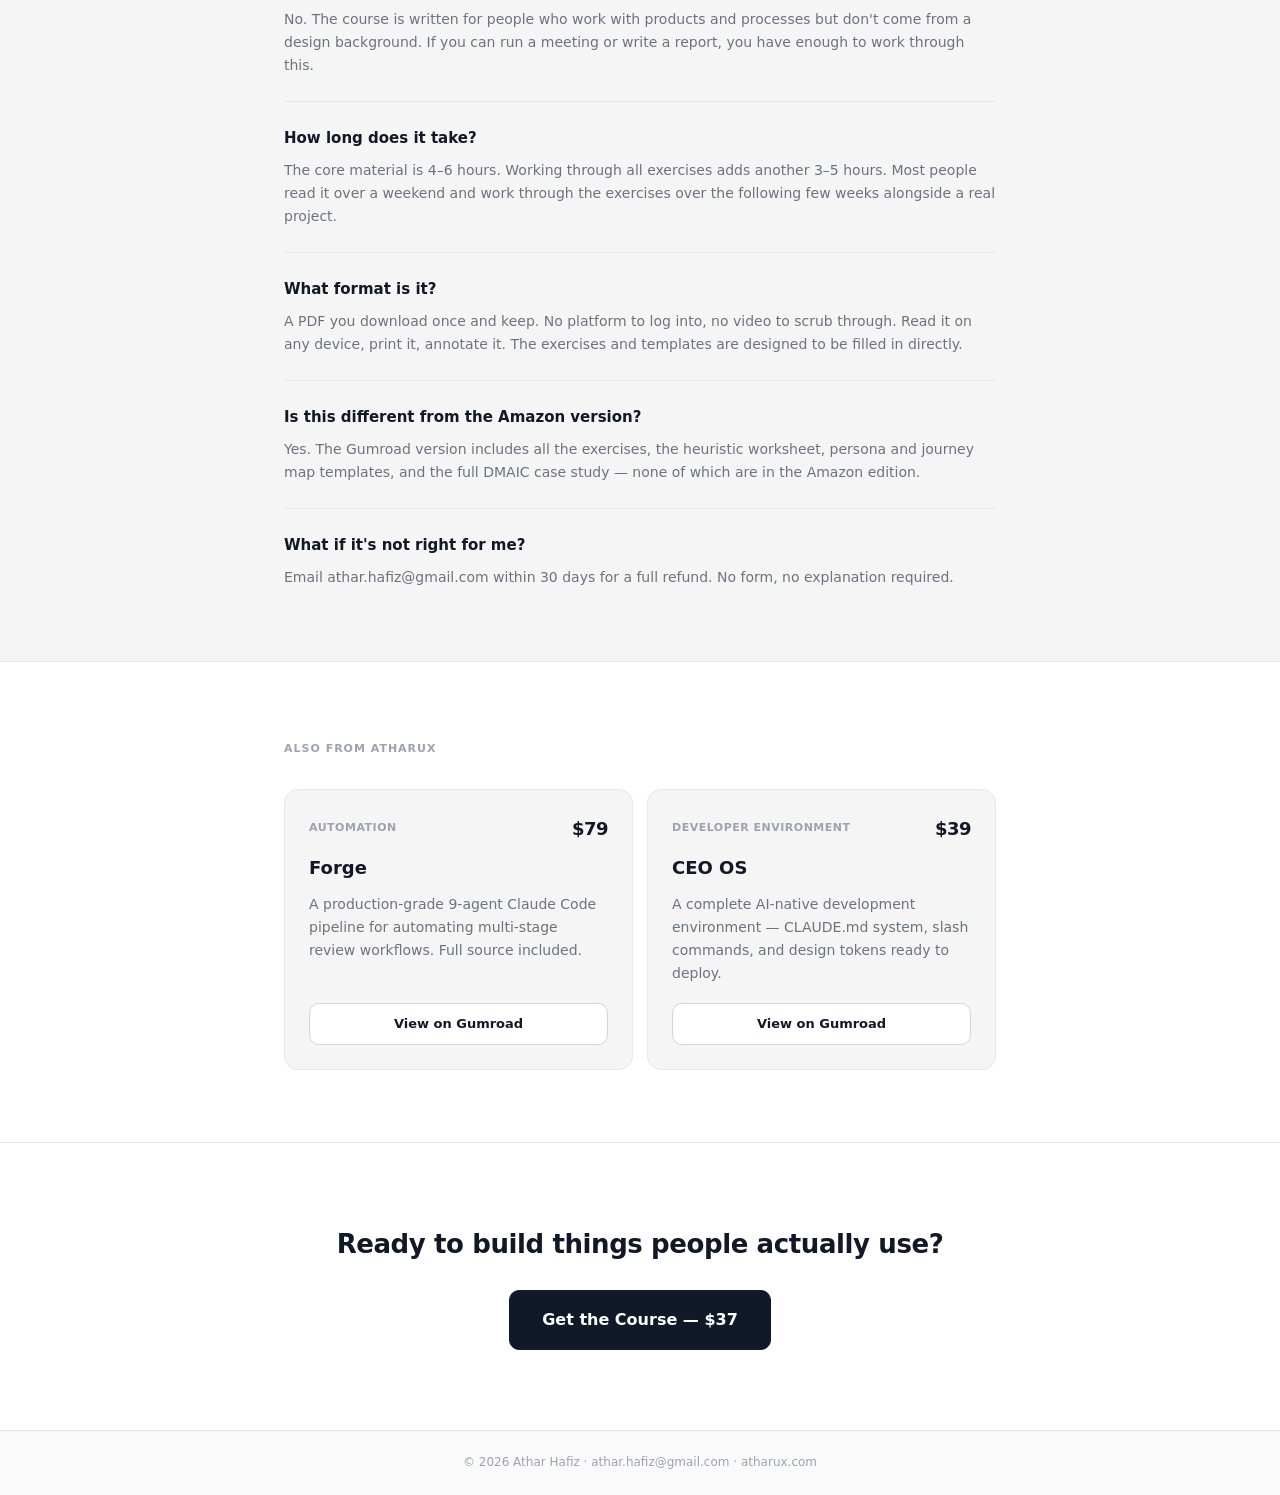
==== commit 9107049a: "Improve landing page copy and add Before/After + How to Use sections Co-Authored-By: Claude Sonnet 4" ====
--- a/index.html
+++ b/index.html
@@ -25,49 +25,108 @@
   <header class="hero">
     <div class="container">
       <div class="badge">UX Design + Lean Six Sigma</div>
-      <h1>Design Products and Processes<br class="br-desktop" /> People Actually Want to Use</h1>
-      <p class="hero-sub">A practical course combining UX research, wireframing, and Lean Six Sigma — built for product managers, business analysts, and operations professionals.</p>
+      <h1>Stop Building Things<br class="br-desktop" /> Nobody Uses</h1>
+      <p class="hero-sub">A practical course that gives you the full system — research what users need, design around it, and prove with data that it worked. For people who build products and run processes in real organizations.</p>
       <div class="hero-ctas">
         <a href="#buy" class="btn btn-primary">Get Instant Access — $37</a>
-        <a href="#curriculum" class="btn btn-ghost">See what's inside</a>
-      </div>
-      <p class="hero-note">One-time payment · Lifetime access · PDF + exercises</p>
+        <a href="#for-you" class="btn btn-ghost">Is this for me?</a>
+      </div>
+      <p class="hero-note">One-time payment · Lifetime access · PDF + exercises + templates</p>
     </div>
   </header>
 
   <!-- PROBLEM -->
   <section class="problem">
     <div class="container">
-      <h2>Most teams build things users don't use.</h2>
-      <p>Internal tools get abandoned. Dashboards nobody reads. Processes that create more friction than they solve. The reason is almost always the same — nobody ran the research, mapped the journey, or measured what "better" actually looks like.</p>
-      <p>UX and Six Sigma solve exactly this problem. Together, they give you a system: research what users actually need, design around it, and measure whether it worked.</p>
+      <h2>You've seen this before.</h2>
+      <p>Six months of work. A launch. Then silence. The dashboard gets one look and never opens again. The internal tool everyone asked for sits unused. The redesigned process creates new complaints instead of solving old ones.</p>
+      <p>It's not a resources problem or a talent problem. It's a method problem. Nobody ran the research. Nobody mapped the journey. Nobody defined what "better" looked like before building it — or measured whether it actually got there.</p>
+      <p>This course gives you the method.</p>
     </div>
   </section>
 
   <!-- WHO IT'S FOR -->
-  <section class="for-section">
-    <div class="container">
-      <h2>Who this course is for</h2>
+  <section class="for-section" id="for-you">
+    <div class="container">
+      <h2>This course is for you if</h2>
       <div class="for-grid">
         <div class="for-card">
-          <div class="for-card-label">Role</div>
-          <h3>Business Analysts</h3>
-          <p>You have the data. This gives you the design methods to turn analysis into better products and internal tools.</p>
+          <div class="for-card-label">Business Analyst</div>
+          <h3>You have data but no design framework</h3>
+          <p>You can measure what's broken but don't have a structured way to redesign it. This gives you UX methods that connect directly to the quantitative work you already do.</p>
         </div>
         <div class="for-card">
-          <div class="for-card-label">Role</div>
-          <h3>Operations Managers</h3>
-          <p>You run processes with real inefficiency and real users. Learn to map, test, and improve them using UX methods + DMAIC.</p>
+          <div class="for-card-label">Operations Manager</div>
+          <h3>Your processes create friction for the people running them</h3>
+          <p>You manage workflows with real users and real inefficiency. Learn to observe, map, and test process improvements the same way product teams design software.</p>
         </div>
         <div class="for-card">
-          <div class="for-card-label">Role</div>
-          <h3>Product Managers</h3>
-          <p>You sit between users and engineers. UX research and Six Sigma give you the language and tools to make better decisions with your team.</p>
+          <div class="for-card-label">Product Manager</div>
+          <h3>You're making decisions without enough user evidence</h3>
+          <p>You're caught between stakeholder opinions and engineering constraints. UX research and Six Sigma give you a framework for making defensible, user-backed decisions.</p>
         </div>
         <div class="for-card">
-          <div class="for-card-label">Role</div>
-          <h3>UX Beginners</h3>
-          <p>No design background needed. This course builds your foundation from the ground up with frameworks you can apply immediately.</p>
+          <div class="for-card-label">UX Beginner</div>
+          <h3>You want a foundation that works in the real world</h3>
+          <p>Not just theory — frameworks you can apply to an actual project this week. No design background needed. All tools referenced are free.</p>
+        </div>
+      </div>
+    </div>
+  </section>
+
+  <!-- WHAT BECOMES EASIER -->
+  <section class="easier-section">
+    <div class="container">
+      <h2>What becomes easier after this course</h2>
+      <div class="easier-grid">
+        <div class="easier-item">
+          <div class="easier-before">Before</div>
+          <div class="easier-after">After</div>
+          <div class="easier-before-text">Guessing what users want based on stakeholder opinions</div>
+          <div class="easier-after-text">Running structured research interviews that surface real needs in hours, not weeks</div>
+        </div>
+        <div class="easier-item">
+          <div class="easier-before">Before</div>
+          <div class="easier-after">After</div>
+          <div class="easier-before-text">Launching and hoping — no way to know if the design improved anything</div>
+          <div class="easier-after-text">Defining a measurable baseline before you start and proving improvement with data after</div>
+        </div>
+        <div class="easier-item">
+          <div class="easier-before">Before</div>
+          <div class="easier-after">After</div>
+          <div class="easier-before-text">Redesigns that feel subjective — "we just think it should look like this"</div>
+          <div class="easier-after-text">Heuristic analysis that gives you a structured, defensible case for every design decision</div>
+        </div>
+        <div class="easier-item">
+          <div class="easier-before">Before</div>
+          <div class="easier-after">After</div>
+          <div class="easier-before-text">Forms and flows with high drop-off that nobody knows how to fix</div>
+          <div class="easier-after-text">Auditing any form in under 30 minutes and knowing exactly which friction points to remove first</div>
+        </div>
+      </div>
+    </div>
+  </section>
+
+  <!-- HOW TO USE IT -->
+  <section class="howto-section">
+    <div class="container">
+      <h2>How to use this course</h2>
+      <p class="howto-sub">Three ways people work through it — pick the one that fits your situation.</p>
+      <div class="howto-grid">
+        <div class="howto-card">
+          <div class="howto-num">01</div>
+          <h3>Weekend sprint</h3>
+          <p>Read the full course in a weekend (4–6 hours). Use it as a complete mental model before starting a new project or redesign. Skip the exercises and come back to them when you have a real problem to apply them to.</p>
+        </div>
+        <div class="howto-card">
+          <div class="howto-num">02</div>
+          <h3>Module by module with a live project</h3>
+          <p>Work through one module per week alongside an active project. Do the exercises against real users and real data. By module 8 you have a complete DMAIC case study you can show.</p>
+        </div>
+        <div class="howto-card">
+          <div class="howto-num">03</div>
+          <h3>Reference and toolkit</h3>
+          <p>Keep it open on your desk. Use the heuristic worksheet before a design review, pull the persona template when starting research, run the DMAIC starter when scoping an improvement project. It works as a reference for the frameworks you'll use repeatedly.</p>
         </div>
       </div>
     </div>
@@ -80,14 +139,14 @@
       <ul class="learn-list">
         <li>Run user research interviews and turn findings into actionable personas</li>
         <li>Map user journeys and identify the exact moments of friction and drop-off</li>
-        <li>Apply Don Norman's usability principles to evaluate any product or process</li>
-        <li>Run a heuristic analysis on an existing tool or process</li>
+        <li>Apply Don Norman's 7 usability principles to evaluate any product or process</li>
+        <li>Run a heuristic analysis on an existing tool or process in under 2 hours</li>
         <li>Go from hand-sketched wireframes to clickable prototypes using free tools</li>
         <li>Use card sorting and affinity diagrams to structure information architecture</li>
         <li>Apply DMAIC (Define, Measure, Analyze, Improve, Control) to a real UX project</li>
         <li>Design forms and flows that reduce abandonment and cognitive load</li>
-        <li>Recognize and avoid dark patterns (Black Hat design) in products you build</li>
-        <li>Use gamification principles to increase user engagement and completion rates</li>
+        <li>Recognize and avoid dark patterns in products you build</li>
+        <li>Use gamification principles to increase engagement without manipulating users</li>
       </ul>
     </div>
   </section>
@@ -116,14 +175,14 @@
           <div class="module-num">03</div>
           <div class="module-content">
             <h3>Usability Principles</h3>
-            <p>Don Norman's core principles — mapping, affordance, feedback, signifiers, constraints, discoverability — applied to real product examples.</p>
+            <p>Don Norman's core principles — mapping, affordance, feedback, signifiers, constraints, discoverability — applied to real product examples with exercises.</p>
           </div>
         </div>
         <div class="module">
           <div class="module-num">04</div>
           <div class="module-content">
             <h3>UX Analysis</h3>
-            <p>Heuristic analysis, cognitive load reduction, journey mapping, and behavior analysis. Includes a full walkthrough exercise with a real product.</p>
+            <p>Heuristic analysis, cognitive load reduction, journey mapping, and behavior analysis. Includes a full walkthrough of a real e-commerce product with documented findings.</p>
           </div>
         </div>
         <div class="module">
@@ -137,7 +196,7 @@
           <div class="module-num">06</div>
           <div class="module-content">
             <h3>Black Hat vs. White Hat Design</h3>
-            <p>Gamification ethics, the 8 Core Motivations, and how to design for long-term engagement without exploiting users.</p>
+            <p>Gamification ethics, the 8 Core Motivations, and how to design for long-term engagement without exploiting users. Includes a dark pattern audit exercise.</p>
           </div>
         </div>
         <div class="module">
@@ -151,7 +210,7 @@
           <div class="module-num">08</div>
           <div class="module-content">
             <h3>Lean Six Sigma for UX</h3>
-            <p>DMAIC applied to UX design. How to define, measure, and prove the improvement from your design work using real process data. Includes a complete dashboard redesign case study.</p>
+            <p>DMAIC applied to UX design. Define, measure, and prove the improvement from your design work using real process data. Full warehouse dashboard redesign case study included.</p>
           </div>
         </div>
       </div>
@@ -162,9 +221,9 @@
   <section class="author">
     <div class="container">
       <h2>About the Author</h2>
-      <p>Athar Hafiz is a UX designer with experience across retail, enterprise, and operations products. He has worked on UX for e-commerce platforms, internal enterprise dashboards, and operational workflows in warehouse and logistics environments.</p>
-      <p>He has studied Lean Six Sigma and applied DMAIC frameworks to real-world product and process improvements — combining quantitative process analysis with user-centered design. He is also a certified practitioner of the Octalysis Gamification Framework.</p>
-      <p>This course is the distillation of that combined practice: UX methods that work in real business environments, not just tech startups.</p>
+      <p>Athar Hafiz is a UX designer with experience across retail, enterprise, and operations products — e-commerce platforms, internal enterprise dashboards, and operational workflows in warehouse and logistics environments.</p>
+      <p>He has applied DMAIC frameworks to real-world product and process improvements, combining quantitative process analysis with user-centered design. He is also a certified practitioner of the Octalysis Gamification Framework, having studied directly under its creator Yu-kai Chou.</p>
+      <p>This course is the distillation of that combined practice. Not startup theory — UX methods that work inside real business environments where you also have to justify the improvement with numbers.</p>
     </div>
   </section>
 
@@ -177,7 +236,7 @@
         <div class="price-note">One-time · No subscription</div>
         <ul class="buy-list">
           <li>8-module course PDF</li>
-          <li>Practical exercises for each module</li>
+          <li>Practical exercise for every module</li>
           <li>Heuristic analysis worksheet</li>
           <li>Persona + journey map templates</li>
           <li>DMAIC project starter template</li>
@@ -196,23 +255,23 @@
       <div class="faq-list">
         <div class="faq-item">
           <h3>Do I need a design background?</h3>
-          <p>No. The course is written for people who work with products and processes but don't have a formal design background. All tools referenced are free and beginner-friendly.</p>
-        </div>
-        <div class="faq-item">
-          <h3>How long does it take to complete?</h3>
-          <p>The core material takes 4–6 hours to read through. Working through all the exercises adds another 3–5 hours. Most people do it over a weekend or across a couple of weeks.</p>
-        </div>
-        <div class="faq-item">
-          <h3>What format is the course?</h3>
-          <p>PDF with exercises. No video platform to log into — you get a file you can read on any device, print, and annotate.</p>
-        </div>
-        <div class="faq-item">
-          <h3>Is this different from the book on Amazon?</h3>
-          <p>Yes. The course version includes exercises, templates, and the Lean Six Sigma case study not in the Amazon edition.</p>
+          <p>No. The course is written for people who work with products and processes but don't come from a design background. If you can run a meeting or write a report, you have enough to work through this.</p>
+        </div>
+        <div class="faq-item">
+          <h3>How long does it take?</h3>
+          <p>The core material is 4–6 hours. Working through all exercises adds another 3–5 hours. Most people read it over a weekend and work through the exercises over the following few weeks alongside a real project.</p>
+        </div>
+        <div class="faq-item">
+          <h3>What format is it?</h3>
+          <p>A PDF you download once and keep. No platform to log into, no video to scrub through. Read it on any device, print it, annotate it. The exercises and templates are designed to be filled in directly.</p>
+        </div>
+        <div class="faq-item">
+          <h3>Is this different from the Amazon version?</h3>
+          <p>Yes. The Gumroad version includes all the exercises, the heuristic worksheet, persona and journey map templates, and the full DMAIC case study — none of which are in the Amazon edition.</p>
         </div>
         <div class="faq-item">
           <h3>What if it's not right for me?</h3>
-          <p>Email athar.hafiz@gmail.com within 30 days and you'll get a full refund. No hoops.</p>
+          <p>Email athar.hafiz@gmail.com within 30 days for a full refund. No form, no explanation required.</p>
         </div>
       </div>
     </div>
--- a/style.css
+++ b/style.css
@@ -272,6 +272,86 @@
 .for-card h3 { font-size: 15px; font-weight: 700; margin-bottom: 8px; color: var(--text); }
 .for-card p  { font-size: 14px; color: var(--text-muted); }
 
+/* EASIER SECTION */
+.easier-section {
+  padding: 72px 0;
+  background: var(--surface);
+  border-bottom: 1px solid var(--border);
+}
+.easier-section h2 {
+  font-size: 26px;
+  font-weight: 700;
+  letter-spacing: -0.4px;
+  margin-bottom: 36px;
+}
+.easier-grid {
+  display: grid;
+  grid-template-columns: 1fr 1fr;
+  gap: 14px;
+}
+@media (max-width: 540px) { .easier-grid { grid-template-columns: 1fr; } }
+.easier-item {
+  border: 1px solid var(--border);
+  border-radius: var(--radius-lg);
+  overflow: hidden;
+}
+.easier-before, .easier-after {
+  font-size: 10px;
+  font-weight: 700;
+  letter-spacing: 1px;
+  text-transform: uppercase;
+  padding: 6px 16px;
+}
+.easier-before { background: var(--surface-2); color: var(--text-subtle); }
+.easier-after  { background: var(--primary); color: var(--text-inverse); }
+.easier-before-text, .easier-after-text {
+  font-size: 14px;
+  padding: 12px 16px;
+  line-height: 1.55;
+}
+.easier-before-text { color: var(--text-muted); background: var(--surface-2); border-bottom: 1px solid var(--border); }
+.easier-after-text  { color: var(--text); background: var(--surface); }
+
+/* HOWTO SECTION */
+.howto-section {
+  padding: 72px 0;
+  background: var(--surface-2);
+  border-bottom: 1px solid var(--border);
+}
+.howto-section h2 {
+  font-size: 26px;
+  font-weight: 700;
+  letter-spacing: -0.4px;
+  margin-bottom: 8px;
+}
+.howto-sub {
+  font-size: 14px;
+  color: var(--text-muted);
+  margin-bottom: 36px;
+}
+.howto-grid {
+  display: grid;
+  grid-template-columns: 1fr 1fr 1fr;
+  gap: 14px;
+}
+@media (max-width: 640px) { .howto-grid { grid-template-columns: 1fr; } }
+.howto-card {
+  background: var(--surface);
+  border: 1px solid var(--border);
+  border-radius: var(--radius-lg);
+  padding: 24px;
+  box-shadow: var(--shadow-sm);
+}
+.howto-num {
+  font-size: 11px;
+  font-weight: 700;
+  letter-spacing: 1px;
+  color: var(--text-subtle);
+  margin-bottom: 12px;
+}
+.howto-card h3 { font-size: 14px; font-weight: 700; color: var(--text); margin-bottom: 10px; }
+.howto-card p  { font-size: 14px; color: var(--text-muted); line-height: 1.6; }
+
 /* LEARN SECTION */
 .learn-section {
   padding: 72px 0;
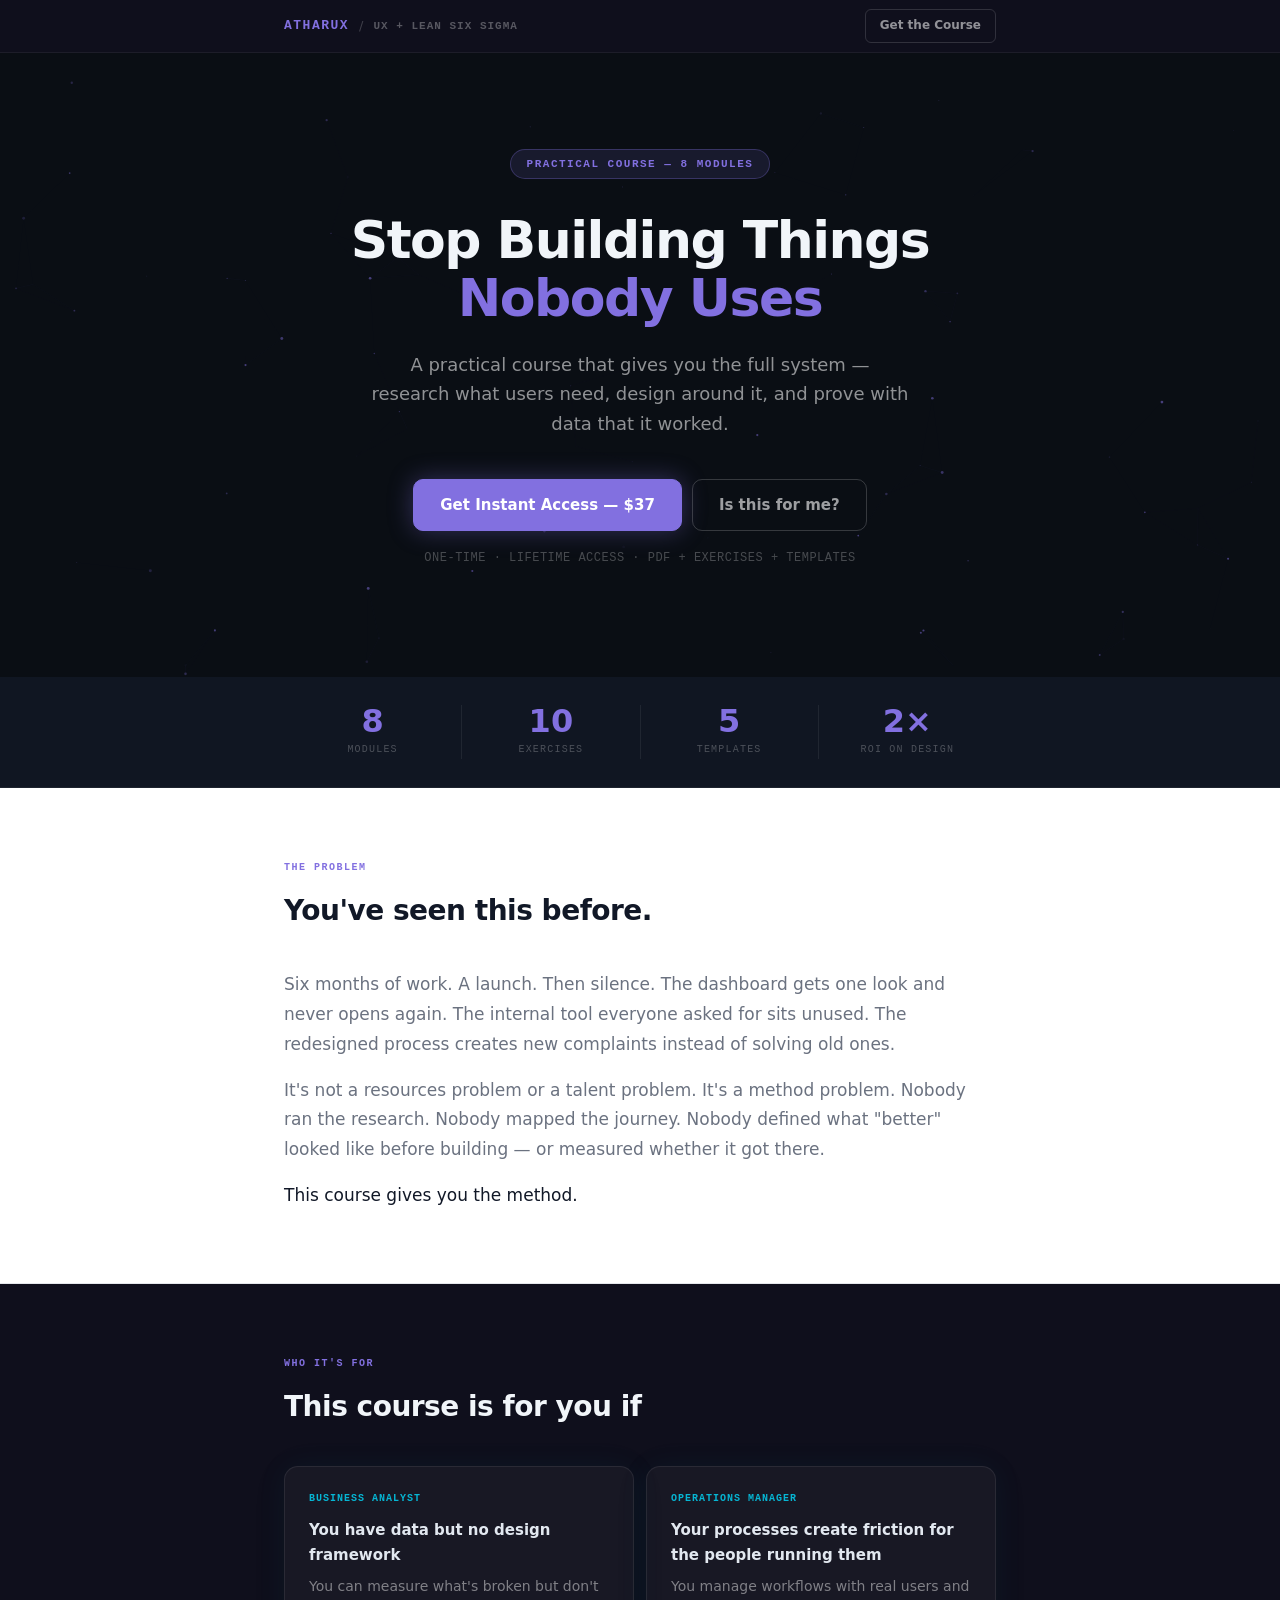
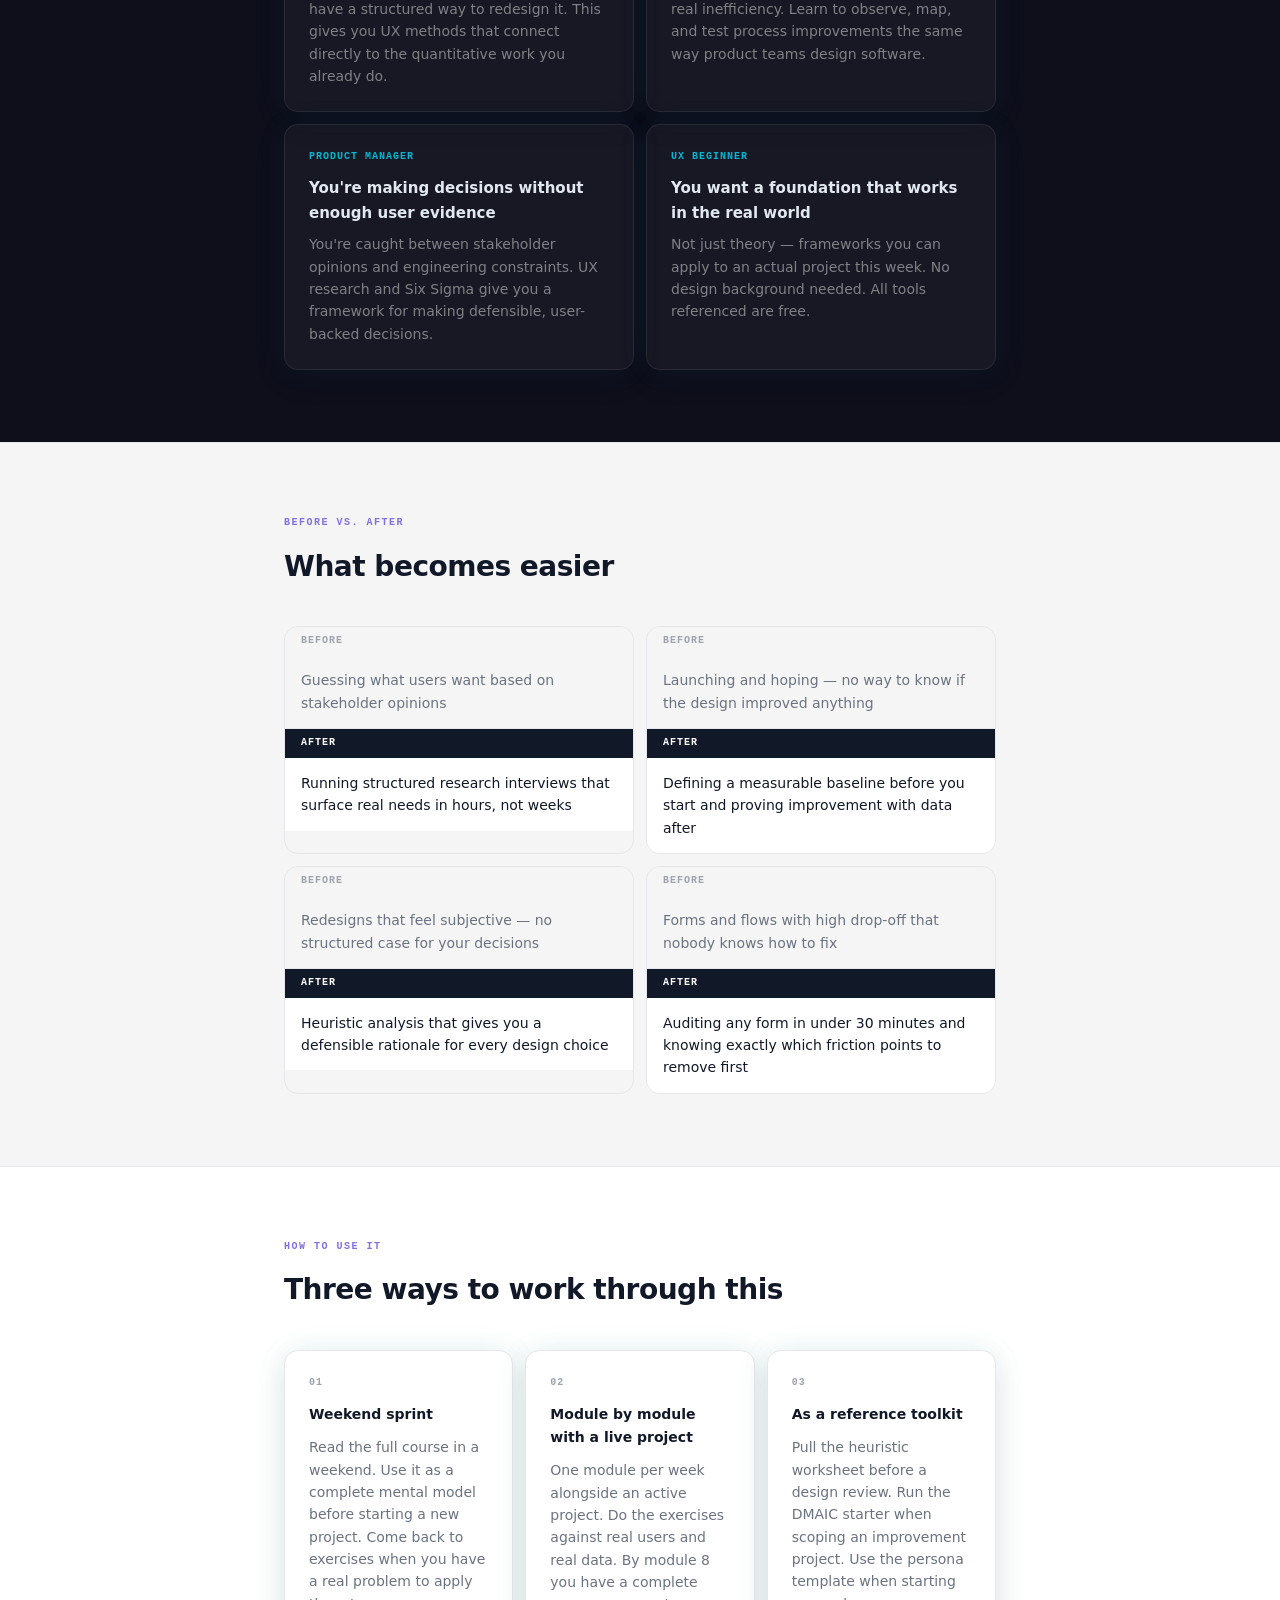
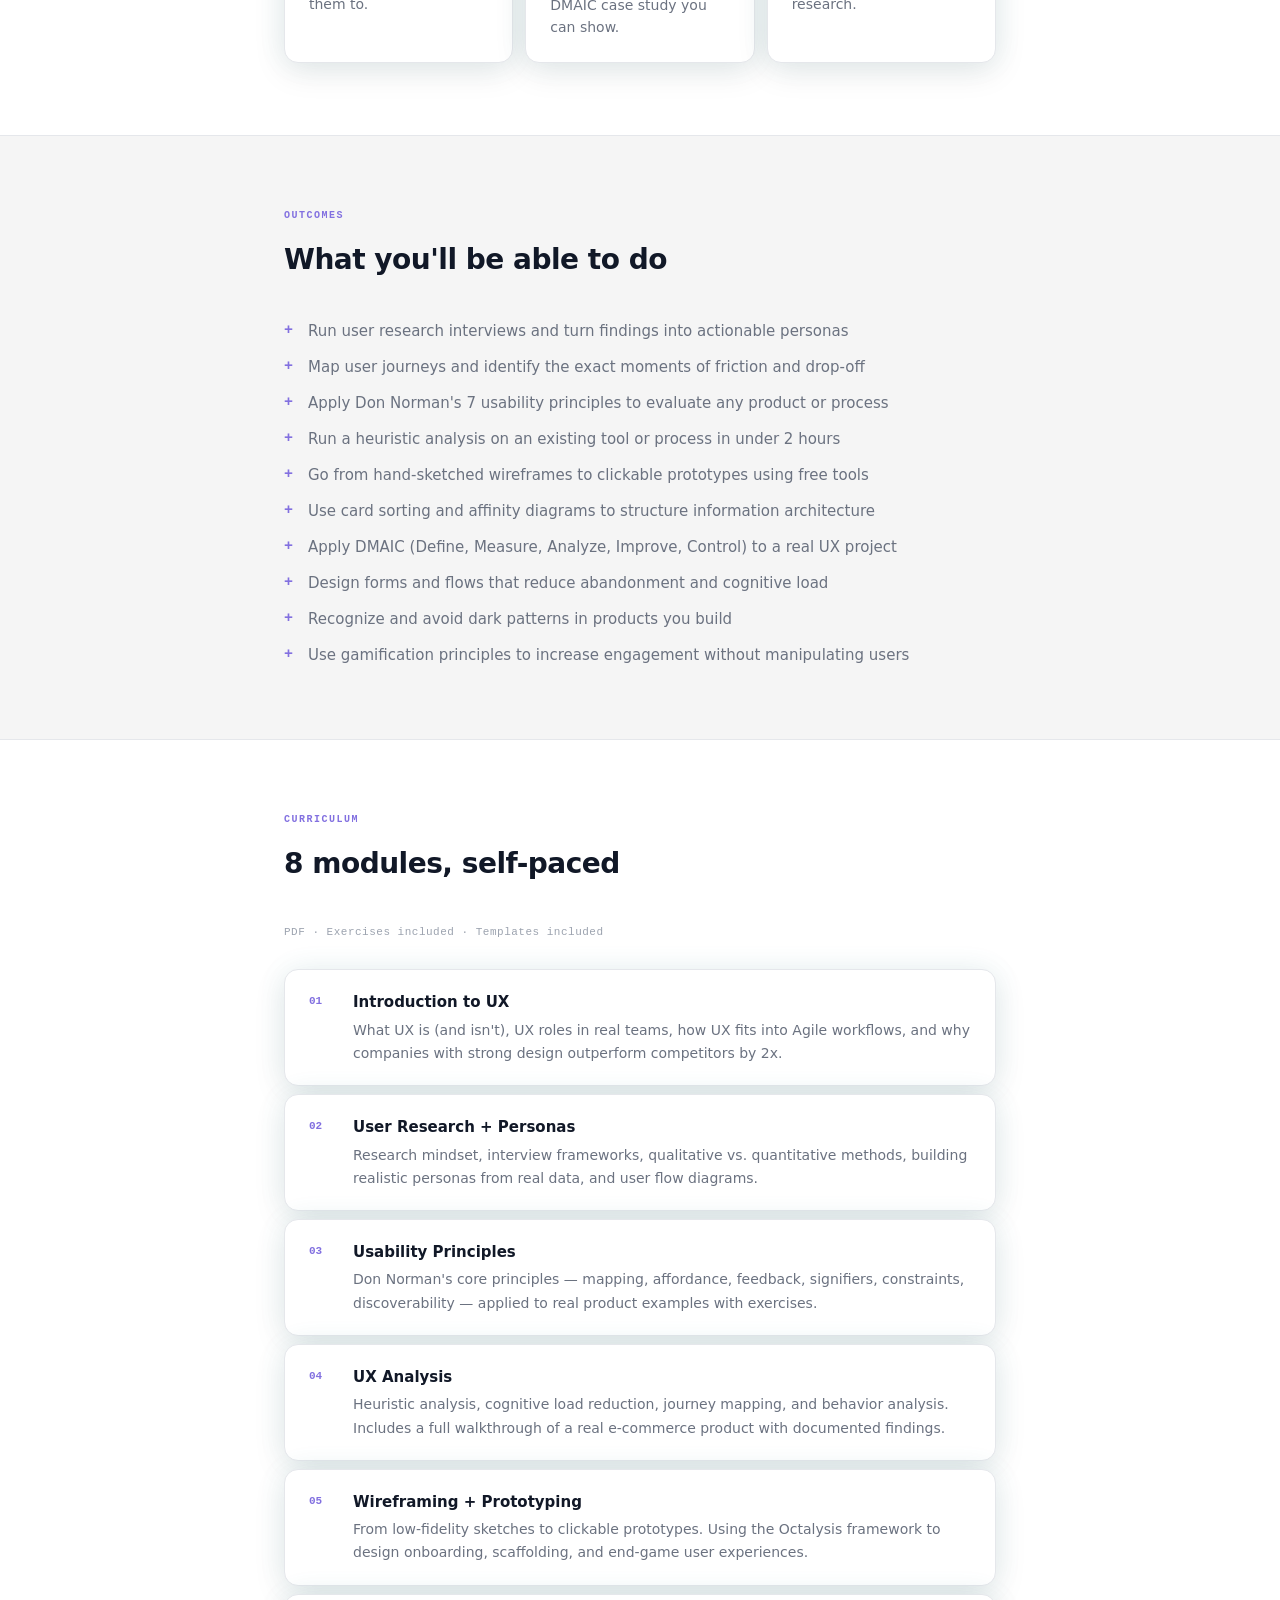
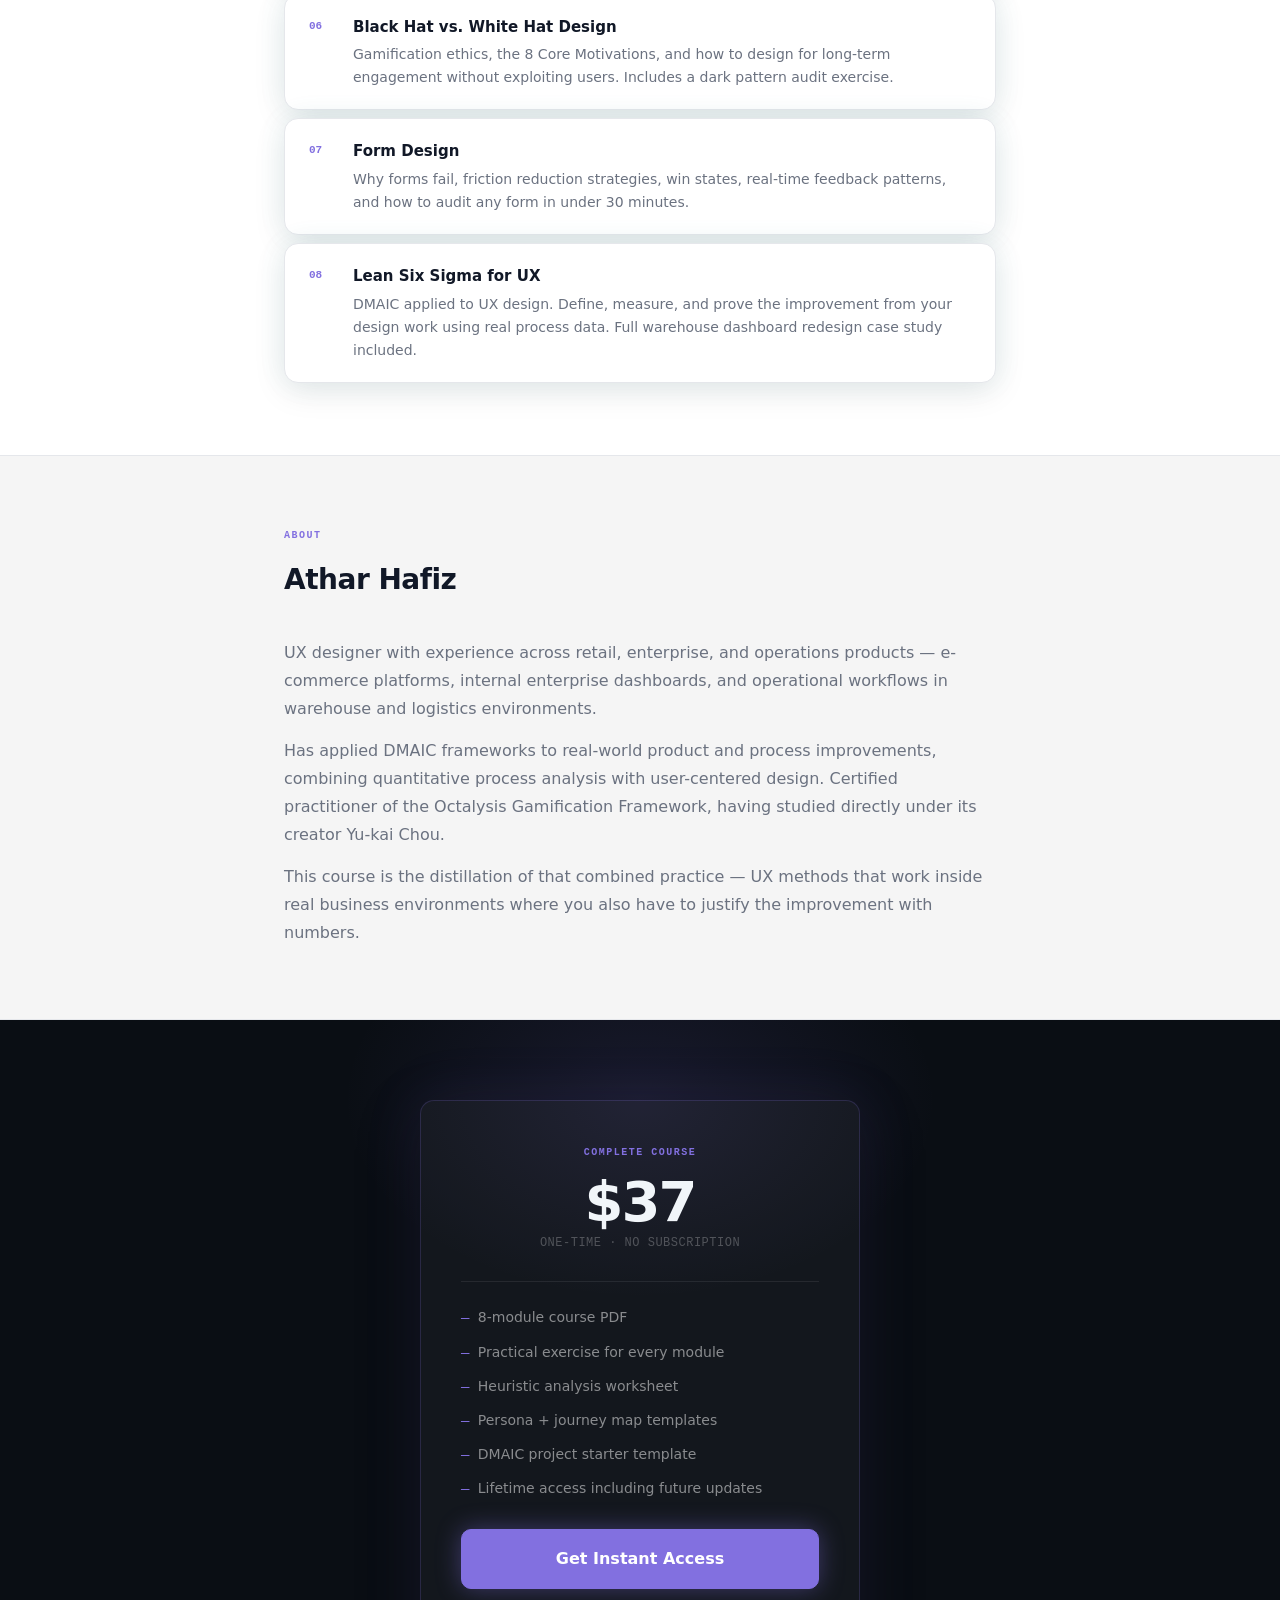
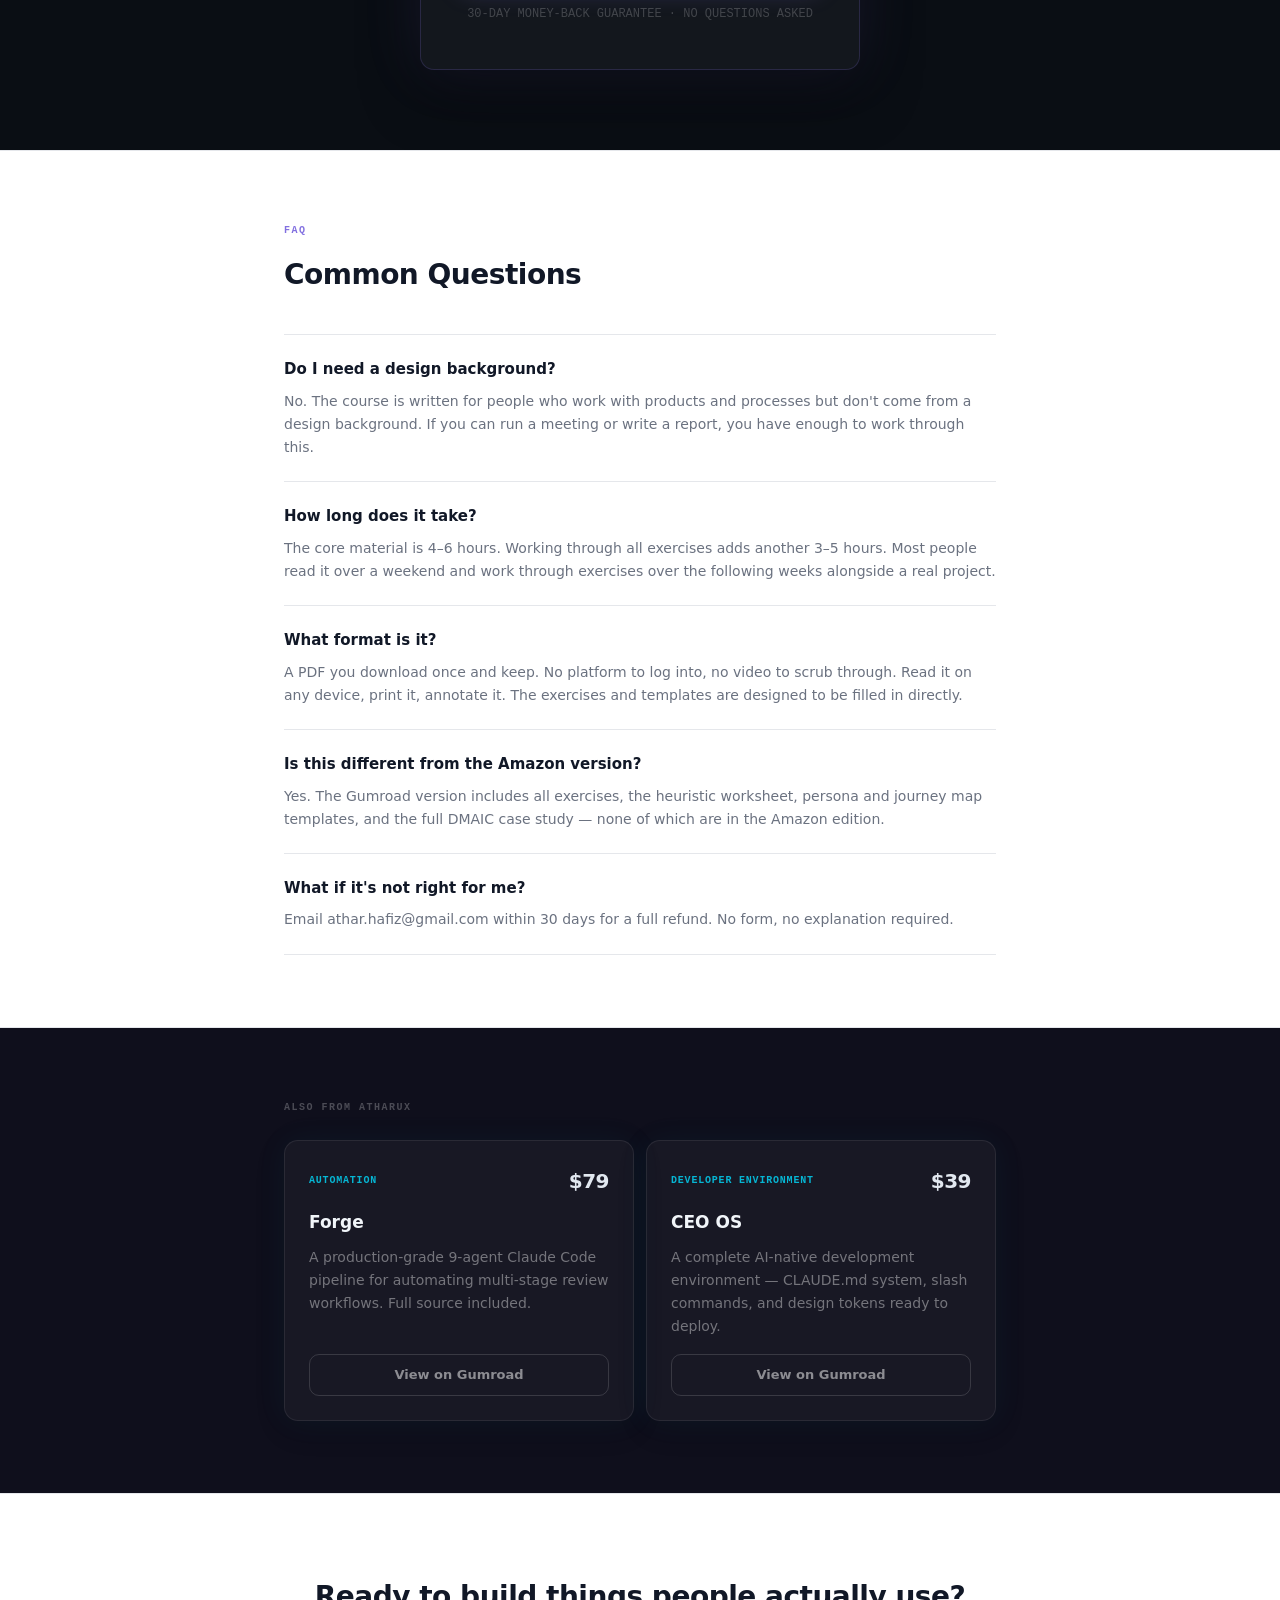
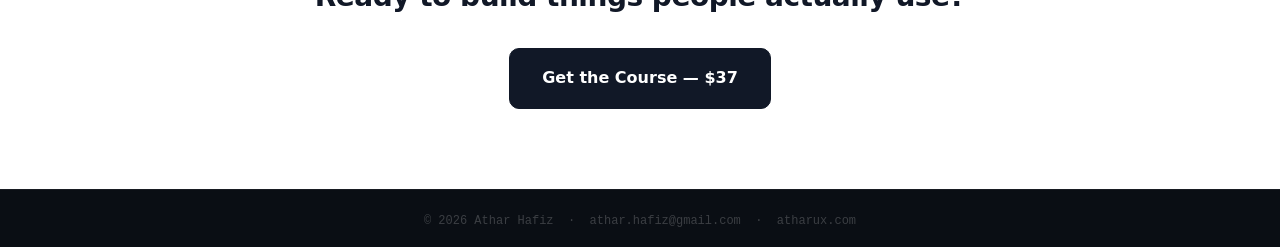
==== commit 2fa23029: "Redesign landing page with hire.atharux.com visual language - Constellation canvas animation on hero" ====
--- a/index.html
+++ b/index.html
@@ -4,7 +4,7 @@
   <meta charset="UTF-8" />
   <meta name="viewport" content="width=device-width, initial-scale=1.0" />
   <title>UX Design + Lean Six Sigma — A Practical Course by Athar Hafiz</title>
-  <meta name="description" content="Learn UX design methods and Lean Six Sigma together. A practical course for product managers, business analysts, and operations professionals who want to build better products and processes." />
+  <meta name="description" content="Learn UX design methods and Lean Six Sigma together. A practical course for product managers, business analysts, and operations professionals." />
   <link rel="stylesheet" href="style.css" />
 </head>
 <body>
@@ -23,49 +23,76 @@
 
   <!-- HERO -->
   <header class="hero">
-    <div class="container">
-      <div class="badge">UX Design + Lean Six Sigma</div>
-      <h1>Stop Building Things<br class="br-desktop" /> Nobody Uses</h1>
-      <p class="hero-sub">A practical course that gives you the full system — research what users need, design around it, and prove with data that it worked. For people who build products and run processes in real organizations.</p>
+    <canvas id="hero-canvas"></canvas>
+    <div class="container hero-inner">
+      <div class="badge">Practical Course — 8 Modules</div>
+      <h1>Stop Building Things<br class="br-desktop" /> <em>Nobody Uses</em></h1>
+      <p class="hero-sub">A practical course that gives you the full system — research what users need, design around it, and prove with data that it worked.</p>
       <div class="hero-ctas">
         <a href="#buy" class="btn btn-primary">Get Instant Access — $37</a>
         <a href="#for-you" class="btn btn-ghost">Is this for me?</a>
       </div>
-      <p class="hero-note">One-time payment · Lifetime access · PDF + exercises + templates</p>
+      <p class="hero-note">ONE-TIME · LIFETIME ACCESS · PDF + EXERCISES + TEMPLATES</p>
     </div>
   </header>
 
+  <!-- STAT STRIP -->
+  <div class="stat-strip">
+    <div class="stat-strip-inner">
+      <div class="stat-item">
+        <div class="stat-num">8</div>
+        <div class="stat-desc">Modules</div>
+      </div>
+      <div class="stat-item">
+        <div class="stat-num">10</div>
+        <div class="stat-desc">Exercises</div>
+      </div>
+      <div class="stat-item">
+        <div class="stat-num">5</div>
+        <div class="stat-desc">Templates</div>
+      </div>
+      <div class="stat-item">
+        <div class="stat-num">2×</div>
+        <div class="stat-desc">ROI on Design</div>
+      </div>
+    </div>
+  </div>
+
   <!-- PROBLEM -->
-  <section class="problem">
-    <div class="container">
-      <h2>You've seen this before.</h2>
-      <p>Six months of work. A launch. Then silence. The dashboard gets one look and never opens again. The internal tool everyone asked for sits unused. The redesigned process creates new complaints instead of solving old ones.</p>
-      <p>It's not a resources problem or a talent problem. It's a method problem. Nobody ran the research. Nobody mapped the journey. Nobody defined what "better" looked like before building it — or measured whether it actually got there.</p>
-      <p>This course gives you the method.</p>
+  <section class="section-light">
+    <div class="container">
+      <div class="section-label">The Problem</div>
+      <h2 class="section-title">You've seen this before.</h2>
+      <div class="problem-text">
+        <p>Six months of work. A launch. Then silence. The dashboard gets one look and never opens again. The internal tool everyone asked for sits unused. The redesigned process creates new complaints instead of solving old ones.</p>
+        <p>It's not a resources problem or a talent problem. It's a method problem. Nobody ran the research. Nobody mapped the journey. Nobody defined what "better" looked like before building — or measured whether it got there.</p>
+        <p>This course gives you the method.</p>
+      </div>
     </div>
   </section>
 
   <!-- WHO IT'S FOR -->
-  <section class="for-section" id="for-you">
-    <div class="container">
-      <h2>This course is for you if</h2>
+  <section class="section-dark" id="for-you">
+    <div class="container">
+      <div class="section-label">Who It's For</div>
+      <h2 class="section-title">This course is for you if</h2>
       <div class="for-grid">
-        <div class="for-card">
+        <div class="for-card glass-card">
           <div class="for-card-label">Business Analyst</div>
           <h3>You have data but no design framework</h3>
           <p>You can measure what's broken but don't have a structured way to redesign it. This gives you UX methods that connect directly to the quantitative work you already do.</p>
         </div>
-        <div class="for-card">
+        <div class="for-card glass-card">
           <div class="for-card-label">Operations Manager</div>
           <h3>Your processes create friction for the people running them</h3>
           <p>You manage workflows with real users and real inefficiency. Learn to observe, map, and test process improvements the same way product teams design software.</p>
         </div>
-        <div class="for-card">
+        <div class="for-card glass-card">
           <div class="for-card-label">Product Manager</div>
           <h3>You're making decisions without enough user evidence</h3>
           <p>You're caught between stakeholder opinions and engineering constraints. UX research and Six Sigma give you a framework for making defensible, user-backed decisions.</p>
         </div>
-        <div class="for-card">
+        <div class="for-card glass-card">
           <div class="for-card-label">UX Beginner</div>
           <h3>You want a foundation that works in the real world</h3>
           <p>Not just theory — frameworks you can apply to an actual project this week. No design background needed. All tools referenced are free.</p>
@@ -75,32 +102,33 @@
   </section>
 
   <!-- WHAT BECOMES EASIER -->
-  <section class="easier-section">
-    <div class="container">
-      <h2>What becomes easier after this course</h2>
+  <section class="section-tinted">
+    <div class="container">
+      <div class="section-label">Before vs. After</div>
+      <h2 class="section-title">What becomes easier</h2>
       <div class="easier-grid">
         <div class="easier-item">
           <div class="easier-before">Before</div>
+          <div class="easier-before-text">Guessing what users want based on stakeholder opinions</div>
           <div class="easier-after">After</div>
-          <div class="easier-before-text">Guessing what users want based on stakeholder opinions</div>
           <div class="easier-after-text">Running structured research interviews that surface real needs in hours, not weeks</div>
         </div>
         <div class="easier-item">
           <div class="easier-before">Before</div>
+          <div class="easier-before-text">Launching and hoping — no way to know if the design improved anything</div>
           <div class="easier-after">After</div>
-          <div class="easier-before-text">Launching and hoping — no way to know if the design improved anything</div>
           <div class="easier-after-text">Defining a measurable baseline before you start and proving improvement with data after</div>
         </div>
         <div class="easier-item">
           <div class="easier-before">Before</div>
+          <div class="easier-before-text">Redesigns that feel subjective — no structured case for your decisions</div>
           <div class="easier-after">After</div>
-          <div class="easier-before-text">Redesigns that feel subjective — "we just think it should look like this"</div>
-          <div class="easier-after-text">Heuristic analysis that gives you a structured, defensible case for every design decision</div>
+          <div class="easier-after-text">Heuristic analysis that gives you a defensible rationale for every design choice</div>
         </div>
         <div class="easier-item">
           <div class="easier-before">Before</div>
+          <div class="easier-before-text">Forms and flows with high drop-off that nobody knows how to fix</div>
           <div class="easier-after">After</div>
-          <div class="easier-before-text">Forms and flows with high drop-off that nobody knows how to fix</div>
           <div class="easier-after-text">Auditing any form in under 30 minutes and knowing exactly which friction points to remove first</div>
         </div>
       </div>
@@ -108,34 +136,35 @@
   </section>
 
   <!-- HOW TO USE IT -->
-  <section class="howto-section">
-    <div class="container">
-      <h2>How to use this course</h2>
-      <p class="howto-sub">Three ways people work through it — pick the one that fits your situation.</p>
+  <section class="section-light">
+    <div class="container">
+      <div class="section-label">How to Use It</div>
+      <h2 class="section-title">Three ways to work through this</h2>
       <div class="howto-grid">
-        <div class="howto-card">
+        <div class="howto-card glass-card">
           <div class="howto-num">01</div>
           <h3>Weekend sprint</h3>
-          <p>Read the full course in a weekend (4–6 hours). Use it as a complete mental model before starting a new project or redesign. Skip the exercises and come back to them when you have a real problem to apply them to.</p>
-        </div>
-        <div class="howto-card">
+          <p>Read the full course in a weekend. Use it as a complete mental model before starting a new project. Come back to exercises when you have a real problem to apply them to.</p>
+        </div>
+        <div class="howto-card glass-card">
           <div class="howto-num">02</div>
           <h3>Module by module with a live project</h3>
-          <p>Work through one module per week alongside an active project. Do the exercises against real users and real data. By module 8 you have a complete DMAIC case study you can show.</p>
-        </div>
-        <div class="howto-card">
+          <p>One module per week alongside an active project. Do the exercises against real users and real data. By module 8 you have a complete DMAIC case study you can show.</p>
+        </div>
+        <div class="howto-card glass-card">
           <div class="howto-num">03</div>
-          <h3>Reference and toolkit</h3>
-          <p>Keep it open on your desk. Use the heuristic worksheet before a design review, pull the persona template when starting research, run the DMAIC starter when scoping an improvement project. It works as a reference for the frameworks you'll use repeatedly.</p>
+          <h3>As a reference toolkit</h3>
+          <p>Pull the heuristic worksheet before a design review. Run the DMAIC starter when scoping an improvement project. Use the persona template when starting research.</p>
         </div>
       </div>
     </div>
   </section>
 
   <!-- WHAT YOU'LL LEARN -->
-  <section class="learn-section">
-    <div class="container">
-      <h2>What you'll be able to do</h2>
+  <section class="section-tinted">
+    <div class="container">
+      <div class="section-label">Outcomes</div>
+      <h2 class="section-title">What you'll be able to do</h2>
       <ul class="learn-list">
         <li>Run user research interviews and turn findings into actionable personas</li>
         <li>Map user journeys and identify the exact moments of friction and drop-off</li>
@@ -152,61 +181,62 @@
   </section>
 
   <!-- CURRICULUM -->
-  <section class="curriculum" id="curriculum">
-    <div class="container">
-      <h2>Course Curriculum</h2>
-      <p class="curriculum-sub">8 modules · Self-paced · Practical exercises included</p>
+  <section class="section-light" id="curriculum">
+    <div class="container">
+      <div class="section-label">Curriculum</div>
+      <h2 class="section-title">8 modules, self-paced</h2>
+      <p class="curriculum-sub">PDF · Exercises included · Templates included</p>
       <div class="modules">
-        <div class="module">
+        <div class="module glass-card">
           <div class="module-num">01</div>
           <div class="module-content">
             <h3>Introduction to UX</h3>
             <p>What UX is (and isn't), UX roles in real teams, how UX fits into Agile workflows, and why companies with strong design outperform competitors by 2x.</p>
           </div>
         </div>
-        <div class="module">
+        <div class="module glass-card">
           <div class="module-num">02</div>
           <div class="module-content">
             <h3>User Research + Personas</h3>
             <p>Research mindset, interview frameworks, qualitative vs. quantitative methods, building realistic personas from real data, and user flow diagrams.</p>
           </div>
         </div>
-        <div class="module">
+        <div class="module glass-card">
           <div class="module-num">03</div>
           <div class="module-content">
             <h3>Usability Principles</h3>
             <p>Don Norman's core principles — mapping, affordance, feedback, signifiers, constraints, discoverability — applied to real product examples with exercises.</p>
           </div>
         </div>
-        <div class="module">
+        <div class="module glass-card">
           <div class="module-num">04</div>
           <div class="module-content">
             <h3>UX Analysis</h3>
             <p>Heuristic analysis, cognitive load reduction, journey mapping, and behavior analysis. Includes a full walkthrough of a real e-commerce product with documented findings.</p>
           </div>
         </div>
-        <div class="module">
+        <div class="module glass-card">
           <div class="module-num">05</div>
           <div class="module-content">
             <h3>Wireframing + Prototyping</h3>
             <p>From low-fidelity sketches to clickable prototypes. Using the Octalysis framework to design onboarding, scaffolding, and end-game user experiences.</p>
           </div>
         </div>
-        <div class="module">
+        <div class="module glass-card">
           <div class="module-num">06</div>
           <div class="module-content">
             <h3>Black Hat vs. White Hat Design</h3>
             <p>Gamification ethics, the 8 Core Motivations, and how to design for long-term engagement without exploiting users. Includes a dark pattern audit exercise.</p>
           </div>
         </div>
-        <div class="module">
+        <div class="module glass-card">
           <div class="module-num">07</div>
           <div class="module-content">
             <h3>Form Design</h3>
             <p>Why forms fail, friction reduction strategies, win states, real-time feedback patterns, and how to audit any form in under 30 minutes.</p>
           </div>
         </div>
-        <div class="module">
+        <div class="module glass-card">
           <div class="module-num">08</div>
           <div class="module-content">
             <h3>Lean Six Sigma for UX</h3>
@@ -218,40 +248,44 @@
   </section>
 
   <!-- AUTHOR -->
-  <section class="author">
-    <div class="container">
-      <h2>About the Author</h2>
-      <p>Athar Hafiz is a UX designer with experience across retail, enterprise, and operations products — e-commerce platforms, internal enterprise dashboards, and operational workflows in warehouse and logistics environments.</p>
-      <p>He has applied DMAIC frameworks to real-world product and process improvements, combining quantitative process analysis with user-centered design. He is also a certified practitioner of the Octalysis Gamification Framework, having studied directly under its creator Yu-kai Chou.</p>
-      <p>This course is the distillation of that combined practice. Not startup theory — UX methods that work inside real business environments where you also have to justify the improvement with numbers.</p>
-    </div>
-  </section>
-
-  <!-- PRICING / BUY -->
-  <section class="buy" id="buy">
+  <section class="section-tinted">
+    <div class="container">
+      <div class="section-label">About</div>
+      <h2 class="section-title">Athar Hafiz</h2>
+      <div class="author-text">
+        <p>UX designer with experience across retail, enterprise, and operations products — e-commerce platforms, internal enterprise dashboards, and operational workflows in warehouse and logistics environments.</p>
+        <p>Has applied DMAIC frameworks to real-world product and process improvements, combining quantitative process analysis with user-centered design. Certified practitioner of the Octalysis Gamification Framework, having studied directly under its creator Yu-kai Chou.</p>
+        <p>This course is the distillation of that combined practice — UX methods that work inside real business environments where you also have to justify the improvement with numbers.</p>
+      </div>
+    </div>
+  </section>
+
+  <!-- BUY -->
+  <section class="buy-wrapper" id="buy">
     <div class="container">
       <div class="buy-card">
         <div class="buy-label">Complete Course</div>
         <div class="price">$37</div>
-        <div class="price-note">One-time · No subscription</div>
+        <div class="price-note">ONE-TIME · NO SUBSCRIPTION</div>
         <ul class="buy-list">
           <li>8-module course PDF</li>
           <li>Practical exercise for every module</li>
           <li>Heuristic analysis worksheet</li>
           <li>Persona + journey map templates</li>
           <li>DMAIC project starter template</li>
-          <li>Lifetime access — including future updates</li>
+          <li>Lifetime access including future updates</li>
         </ul>
         <a href="https://atharix1.gumroad.com/l/drzkp" class="btn btn-primary btn-large">Get Instant Access</a>
-        <p class="guarantee">30-day money-back guarantee. No questions asked.</p>
+        <p class="guarantee">30-DAY MONEY-BACK GUARANTEE · NO QUESTIONS ASKED</p>
       </div>
     </div>
   </section>
 
   <!-- FAQ -->
-  <section class="faq">
-    <div class="container">
-      <h2>Common Questions</h2>
+  <section class="section-light">
+    <div class="container">
+      <div class="section-label">FAQ</div>
+      <h2 class="section-title">Common Questions</h2>
       <div class="faq-list">
         <div class="faq-item">
           <h3>Do I need a design background?</h3>
@@ -259,7 +293,7 @@
         </div>
         <div class="faq-item">
           <h3>How long does it take?</h3>
-          <p>The core material is 4–6 hours. Working through all exercises adds another 3–5 hours. Most people read it over a weekend and work through the exercises over the following few weeks alongside a real project.</p>
+          <p>The core material is 4–6 hours. Working through all exercises adds another 3–5 hours. Most people read it over a weekend and work through exercises over the following weeks alongside a real project.</p>
         </div>
         <div class="faq-item">
           <h3>What format is it?</h3>
@@ -267,7 +301,7 @@
         </div>
         <div class="faq-item">
           <h3>Is this different from the Amazon version?</h3>
-          <p>Yes. The Gumroad version includes all the exercises, the heuristic worksheet, persona and journey map templates, and the full DMAIC case study — none of which are in the Amazon edition.</p>
+          <p>Yes. The Gumroad version includes all exercises, the heuristic worksheet, persona and journey map templates, and the full DMAIC case study — none of which are in the Amazon edition.</p>
         </div>
         <div class="faq-item">
           <h3>What if it's not right for me?</h3>
@@ -278,29 +312,27 @@
   </section>
 
   <!-- MORE FROM ATHARUX -->
-  <section class="more-section">
-    <div class="container">
-      <div class="more-header">
-        <span class="more-eyebrow">Also from ATHARUX</span>
-      </div>
+  <section class="section-dark">
+    <div class="container">
+      <span class="more-eyebrow">Also from ATHARUX</span>
       <div class="more-grid">
-        <div class="more-card">
+        <div class="more-card glass-card">
           <div class="more-card-top">
             <span class="more-tag">Automation</span>
             <span class="more-price">$79</span>
           </div>
           <h3>Forge</h3>
           <p>A production-grade 9-agent Claude Code pipeline for automating multi-stage review workflows. Full source included.</p>
-          <a href="https://atharix1.gumroad.com/l/znilz" class="btn btn-ghost more-btn">View on Gumroad</a>
-        </div>
-        <div class="more-card">
+          <a href="https://atharix1.gumroad.com/l/znilz" class="btn more-btn">View on Gumroad</a>
+        </div>
+        <div class="more-card glass-card">
           <div class="more-card-top">
             <span class="more-tag">Developer Environment</span>
             <span class="more-price">$39</span>
           </div>
           <h3>CEO OS</h3>
           <p>A complete AI-native development environment — CLAUDE.md system, slash commands, and design tokens ready to deploy.</p>
-          <a href="https://atharix1.gumroad.com/l/uecxe" class="btn btn-ghost more-btn">View on Gumroad</a>
+          <a href="https://atharix1.gumroad.com/l/uecxe" class="btn more-btn">View on Gumroad</a>
         </div>
       </div>
     </div>
@@ -317,9 +349,73 @@
   <!-- FOOTER -->
   <footer>
     <div class="container">
-      <p>© 2026 Athar Hafiz · <a href="mailto:athar.hafiz@gmail.com">athar.hafiz@gmail.com</a> · <a href="https://atharux.com">atharux.com</a></p>
+      <p>© 2026 Athar Hafiz &nbsp;·&nbsp; <a href="mailto:athar.hafiz@gmail.com">athar.hafiz@gmail.com</a> &nbsp;·&nbsp; <a href="https://atharux.com">atharux.com</a></p>
     </div>
   </footer>
+
+  <!-- CONSTELLATION CANVAS -->
+  <script>
+    (function () {
+      const canvas = document.getElementById('hero-canvas');
+      const ctx = canvas.getContext('2d');
+      let W, H, particles = [], animId;
+
+      function resize() {
+        W = canvas.width  = canvas.offsetWidth;
+        H = canvas.height = canvas.offsetHeight;
+      }
+
+      function Particle() {
+        this.x = Math.random() * W;
+        this.y = Math.random() * H;
+        this.vx = (Math.random() - 0.5) * 0.3;
+        this.vy = (Math.random() - 0.5) * 0.3;
+        this.r  = Math.random() * 1.2 + 0.3;
+        this.phase = Math.random() * Math.PI * 2;
+        this.speed = 0.008 + Math.random() * 0.012;
+      }
+
+      function init() {
+        particles = Array.from({ length: 80 }, () => new Particle());
+      }
+
+      function draw(t) {
+        ctx.clearRect(0, 0, W, H);
+        particles.forEach(p => {
+          p.x += p.vx; p.y += p.vy;
+          if (p.x < 0) p.x = W; if (p.x > W) p.x = 0;
+          if (p.y < 0) p.y = H; if (p.y > H) p.y = 0;
+          const alpha = 0.25 + 0.25 * Math.sin(t * p.speed + p.phase);
+          ctx.beginPath();
+          ctx.arc(p.x, p.y, p.r, 0, Math.PI * 2);
+          ctx.fillStyle = `rgba(130,112,224,${alpha})`;
+          ctx.fill();
+        });
+        // draw lines between nearby particles
+        for (let i = 0; i < particles.length; i++) {
+          for (let j = i + 1; j < particles.length; j++) {
+            const dx = particles[i].x - particles[j].x;
+            const dy = particles[i].y - particles[j].y;
+            const dist = Math.sqrt(dx*dx + dy*dy);
+            if (dist < 100) {
+              ctx.beginPath();
+              ctx.moveTo(particles[i].x, particles[i].y);
+              ctx.lineTo(particles[j].x, particles[j].y);
+              ctx.strokeStyle = `rgba(130,112,224,${0.06 * (1 - dist/100)})`;
+              ctx.lineWidth = 0.5;
+              ctx.stroke();
+            }
+          }
+        }
+        animId = requestAnimationFrame(draw);
+      }
+
+      resize();
+      init();
+      requestAnimationFrame(draw);
+      window.addEventListener('resize', () => { resize(); init(); });
+    })();
+  </script>
 
 </body>
 </html>
--- a/style.css
+++ b/style.css
@@ -16,30 +16,30 @@
   --primary:        #111827;
   --primary-hover:  #374151;
 
-  --success:        #16A34A;
-  --warning:        #D97706;
-  --error:          #DC2626;
-
-  --shadow-sm:      0 1px 2px rgba(0, 0, 0, 0.04);
-  --shadow-md:      0 4px 10px rgba(0, 0, 0, 0.06);
+  /* Hire page accents */
+  --purple:         #8270e0;
+  --purple-dim:     rgba(130, 112, 224, 0.12);
+  --teal:           #06b6d4;
+  --teal-glow:      rgba(6, 182, 212, 0.08);
+  --teal-glow-hover:rgba(6, 182, 212, 0.14);
+
+  --shadow-sm:      0 1px 2px rgba(0,0,0,0.04);
+  --shadow-md:      0 4px 10px rgba(0,0,0,0.06);
+  --shadow-glass:   0 0 32px rgba(6,182,212,0.06), 0 8px 32px rgba(0,0,0,0.10);
+  --shadow-glass-hover: 0 0 44px rgba(6,182,212,0.12), 0 8px 40px rgba(0,0,0,0.14);
 
   --radius-sm:      6px;
   --radius-md:      10px;
   --radius-lg:      14px;
 
-  --space-2:  8px;
-  --space-3:  12px;
-  --space-4:  16px;
-  --space-6:  24px;
-  --space-8:  32px;
-  --space-10: 40px;
-  --space-12: 48px;
-
-  --font-sans: ui-sans-serif, system-ui, -apple-system, "Inter", "Segoe UI", Roboto, Helvetica, Arial;
+  --ease-out-expo: cubic-bezier(0.16, 1, 0.3, 1);
+
+  --font-sans:    ui-sans-serif, system-ui, -apple-system, "Inter", "Segoe UI", Roboto, Helvetica, Arial;
+  --font-heading: "Space Grotesk", ui-sans-serif, system-ui, sans-serif;
+  --font-mono:    "JetBrains Mono", ui-monospace, monospace;
 }
 
 *, *::before, *::after { box-sizing: border-box; margin: 0; padding: 0; }
-
 html { scroll-behavior: smooth; }
 
 body {
@@ -50,18 +50,23 @@
   background: var(--bg);
 }
 
+/* ── GOOGLE FONTS ── */
+@import url('https://fonts.googleapis.com/css2?family=Space+Grotesk:wght@400;500;600;700&family=JetBrains+Mono:wght@400;600&display=swap');
+
 .container {
   max-width: 760px;
   margin: 0 auto;
   padding: 0 24px;
 }
 
-/* NAV */
+h1, h2, h3 { font-family: var(--font-heading); }
+
+/* ── NAV ── */
 nav {
   position: sticky;
   top: 0;
   background: #0f0f1c;
-  border-bottom: 1px solid rgba(255, 255, 255, 0.06);
+  border-bottom: 1px solid rgba(255,255,255,0.06);
   z-index: 200;
 }
 .nav-inner {
@@ -70,47 +75,46 @@
   justify-content: space-between;
   height: 52px;
 }
-.nav-breadcrumb {
-  display: flex;
-  align-items: center;
-  gap: 10px;
-}
+.nav-breadcrumb { display: flex; align-items: center; gap: 10px; }
 .nav-wordmark {
+  font-family: var(--font-mono);
   font-size: 13px;
-  font-weight: 700;
+  font-weight: 600;
   letter-spacing: 1.5px;
   text-transform: uppercase;
-  color: #8270e0;
+  color: var(--purple);
   text-decoration: none;
+  transition: color 0.15s ease;
 }
 .nav-wordmark:hover { color: #967ff0; }
-.nav-sep {
-  font-size: 13px;
-  color: rgba(255, 255, 255, 0.2);
-  user-select: none;
-}
+.nav-sep { font-size: 13px; color: rgba(255,255,255,0.2); user-select: none; }
 .nav-label {
-  font-size: 12px;
+  font-family: var(--font-mono);
+  font-size: 11px;
   font-weight: 600;
   letter-spacing: 1px;
   text-transform: uppercase;
-  color: rgba(255, 255, 255, 0.35);
+  color: rgba(255,255,255,0.3);
 }
 nav .btn-sm {
   font-size: 12px;
   padding: 6px 14px;
   background: transparent;
-  color: rgba(255, 255, 255, 0.6);
-  border: 1px solid rgba(255, 255, 255, 0.15);
+  color: rgba(255,255,255,0.55);
+  border: 1px solid rgba(255,255,255,0.14);
   border-radius: var(--radius-sm);
+  font-family: var(--font-sans);
+  font-weight: 600;
+  text-decoration: none;
+  transition: all 0.15s var(--ease-out-expo);
 }
 nav .btn-sm:hover {
-  background: rgba(255, 255, 255, 0.06);
-  border-color: rgba(255, 255, 255, 0.25);
-  color: rgba(255, 255, 255, 0.85);
-}
-
-/* BUTTONS */
+  background: rgba(255,255,255,0.06);
+  border-color: rgba(255,255,255,0.25);
+  color: rgba(255,255,255,0.85);
+}
+
+/* ── BUTTONS ── */
 .btn {
   display: inline-block;
   text-decoration: none;
@@ -119,17 +123,8 @@
   border-radius: var(--radius-md);
   border: 1px solid transparent;
   cursor: pointer;
-  transition: background 0.12s ease, border-color 0.12s ease;
-}
-.btn-sm {
-  font-size: 13px;
-  padding: 7px 14px;
-  background: var(--primary);
-  color: var(--text-inverse);
-  border-color: var(--primary);
-}
-.btn-sm:hover { background: var(--primary-hover); border-color: var(--primary-hover); }
-
+  transition: all 0.2s var(--ease-out-expo);
+}
 .btn-primary {
   background: var(--primary);
   color: var(--text-inverse);
@@ -137,8 +132,7 @@
   padding: 13px 26px;
   font-size: 15px;
 }
-.btn-primary:hover { background: var(--primary-hover); border-color: var(--primary-hover); }
-
+.btn-primary:hover { background: var(--primary-hover); border-color: var(--primary-hover); transform: translateY(-1px); }
 .btn-ghost {
   background: var(--surface);
   color: var(--text);
@@ -146,156 +140,232 @@
   padding: 13px 26px;
   font-size: 15px;
 }
-.btn-ghost:hover { background: var(--surface-2); }
-
+.btn-ghost:hover { background: var(--surface-2); transform: translateY(-1px); }
 .btn-large { padding: 16px 32px; font-size: 16px; }
 
-/* HERO */
+/* ── HERO ── */
 .hero {
-  background: var(--primary);
+  background: #0a0e14;
   color: var(--text-inverse);
-  padding: 80px 0 96px;
+  padding: 96px 0 108px;
   text-align: center;
-}
+  position: relative;
+  overflow: hidden;
+}
+#hero-canvas {
+  position: absolute;
+  inset: 0;
+  width: 100%;
+  height: 100%;
+  pointer-events: none;
+}
+.hero-inner { position: relative; z-index: 1; }
 .badge {
   display: inline-block;
-  background: rgba(255, 255, 255, 0.1);
-  border: 1px solid rgba(255, 255, 255, 0.18);
-  color: rgba(255, 255, 255, 0.8);
+  font-family: var(--font-mono);
+  background: rgba(130,112,224,0.12);
+  border: 1px solid rgba(130,112,224,0.3);
+  color: var(--purple);
   font-size: 11px;
-  font-weight: 700;
-  letter-spacing: 1px;
-  text-transform: uppercase;
-  padding: 5px 14px;
+  font-weight: 600;
+  letter-spacing: 1.5px;
+  text-transform: uppercase;
+  padding: 5px 16px;
   border-radius: 999px;
-  margin-bottom: 28px;
+  margin-bottom: 32px;
 }
 .hero h1 {
-  font-size: clamp(30px, 5vw, 48px);
-  font-weight: 800;
-  line-height: 1.15;
+  font-size: clamp(32px, 5.5vw, 52px);
+  font-weight: 700;
+  line-height: 1.12;
   letter-spacing: -1.5px;
   margin-bottom: 22px;
-  color: var(--text-inverse);
+  color: #f1f5f9;
+}
+.hero h1 em {
+  font-style: normal;
+  color: var(--purple);
 }
 .br-desktop { display: none; }
 @media (min-width: 600px) { .br-desktop { display: block; } }
-
 .hero-sub {
   font-size: 18px;
-  color: rgba(255, 255, 255, 0.65);
-  max-width: 560px;
-  margin: 0 auto 36px;
-  line-height: 1.6;
+  color: rgba(255,255,255,0.55);
+  max-width: 540px;
+  margin: 0 auto 40px;
+  line-height: 1.65;
 }
 .hero-ctas {
   display: flex;
   gap: 10px;
   justify-content: center;
   flex-wrap: wrap;
-  margin-bottom: 16px;
+  margin-bottom: 18px;
 }
 .hero .btn-primary {
-  background: var(--text-inverse);
-  color: var(--primary);
-  border-color: var(--text-inverse);
+  background: var(--purple);
+  border-color: var(--purple);
+  color: #fff;
+  box-shadow: 0 0 24px rgba(130,112,224,0.35);
 }
 .hero .btn-primary:hover {
-  background: #f0f0f0;
-  border-color: #f0f0f0;
+  background: #967ff0;
+  border-color: #967ff0;
+  box-shadow: 0 0 32px rgba(130,112,224,0.5);
 }
 .hero .btn-ghost {
   background: transparent;
-  color: rgba(255, 255, 255, 0.75);
-  border-color: rgba(255, 255, 255, 0.3);
+  color: rgba(255,255,255,0.6);
+  border-color: rgba(255,255,255,0.18);
 }
 .hero .btn-ghost:hover {
-  background: rgba(255, 255, 255, 0.08);
-  border-color: rgba(255, 255, 255, 0.5);
+  background: rgba(255,255,255,0.06);
+  border-color: rgba(255,255,255,0.35);
+  color: rgba(255,255,255,0.85);
 }
 .hero-note {
   font-size: 12px;
-  color: rgba(255, 255, 255, 0.4);
-}
-
-/* PROBLEM */
-.problem {
-  padding: 72px 0;
+  font-family: var(--font-mono);
+  color: rgba(255,255,255,0.25);
+  letter-spacing: 0.5px;
+}
+
+/* ── STAT STRIP ── */
+.stat-strip {
+  background: #101622;
+  border-bottom: 1px solid rgba(255,255,255,0.06);
+  padding: 28px 0;
+}
+.stat-strip-inner {
+  display: flex;
+  justify-content: center;
+  gap: 0;
+  max-width: 760px;
+  margin: 0 auto;
+  padding: 0 24px;
+}
+.stat-item {
+  flex: 1;
+  text-align: center;
+  padding: 0 20px;
+  border-right: 1px solid rgba(255,255,255,0.07);
+}
+.stat-item:last-child { border-right: none; }
+.stat-num {
+  font-family: var(--font-heading);
+  font-size: 32px;
+  font-weight: 700;
+  color: var(--purple);
+  line-height: 1;
+  margin-bottom: 5px;
+}
+.stat-desc {
+  font-family: var(--font-mono);
+  font-size: 10px;
+  letter-spacing: 1.2px;
+  text-transform: uppercase;
+  color: rgba(255,255,255,0.25);
+}
+
+/* ── SECTIONS (LIGHT) ── */
+section { border-bottom: 1px solid var(--border); }
+section:last-of-type { border-bottom: none; }
+
+.section-light  { background: var(--surface);   padding: 72px 0; }
+.section-tinted { background: var(--surface-2);  padding: 72px 0; }
+.section-dark   { background: #0f0f1c;           padding: 72px 0; }
+
+.section-label {
+  font-family: var(--font-mono);
+  font-size: 10px;
+  font-weight: 600;
+  letter-spacing: 1.5px;
+  text-transform: uppercase;
+  color: var(--purple);
+  margin-bottom: 12px;
+}
+.section-dark .section-label { color: var(--purple); }
+
+h2.section-title {
+  font-size: 28px;
+  font-weight: 700;
+  letter-spacing: -0.5px;
+  margin-bottom: 36px;
+  color: var(--text);
+}
+.section-dark h2.section-title { color: #f1f5f9; }
+
+/* ── GLASS CARD ── */
+.glass-card {
   background: var(--surface);
-  border-bottom: 1px solid var(--border);
-}
-.problem h2 {
-  font-size: 26px;
-  font-weight: 700;
-  letter-spacing: -0.4px;
-  margin-bottom: 18px;
-}
-.problem p {
+  border: 1px solid var(--border);
+  border-radius: var(--radius-lg);
+  box-shadow: var(--shadow-glass);
+  transition: box-shadow 0.35s var(--ease-out-expo), transform 0.25s var(--ease-out-expo);
+}
+.glass-card:hover {
+  box-shadow: var(--shadow-glass-hover);
+  transform: translateY(-2px);
+}
+.section-dark .glass-card {
+  background: rgba(255,255,255,0.04);
+  border-color: rgba(255,255,255,0.08);
+}
+.section-dark .glass-card:hover {
+  background: rgba(255,255,255,0.07);
+  border-color: rgba(130,112,224,0.25);
+}
+
+/* ── PROBLEM ── */
+.problem-text p {
   color: var(--text-muted);
-  margin-bottom: 14px;
-  font-size: 16px;
-}
-
-/* FOR SECTION */
-.for-section {
-  padding: 72px 0;
-  background: var(--surface-2);
-  border-bottom: 1px solid var(--border);
-}
-.for-section h2 {
-  font-size: 26px;
-  font-weight: 700;
-  letter-spacing: -0.4px;
-  margin-bottom: 36px;
-}
+  margin-bottom: 16px;
+  font-size: 17px;
+  line-height: 1.75;
+}
+.problem-text p:last-child { margin-bottom: 0; color: var(--text); font-weight: 500; }
+
+/* ── FOR GRID ── */
 .for-grid {
   display: grid;
   grid-template-columns: 1fr 1fr;
-  gap: 14px;
+  gap: 12px;
 }
 @media (max-width: 540px) { .for-grid { grid-template-columns: 1fr; } }
 .for-card {
-  background: var(--surface);
-  border: 1px solid var(--border);
-  border-radius: var(--radius-lg);
   padding: 24px;
-  box-shadow: var(--shadow-sm);
 }
 .for-card-label {
-  font-size: 11px;
-  font-weight: 700;
-  letter-spacing: 0.8px;
-  text-transform: uppercase;
-  color: var(--text-subtle);
-  margin-bottom: 8px;
-}
-.for-card h3 { font-size: 15px; font-weight: 700; margin-bottom: 8px; color: var(--text); }
-.for-card p  { font-size: 14px; color: var(--text-muted); }
-
-/* EASIER SECTION */
-.easier-section {
-  padding: 72px 0;
-  background: var(--surface);
-  border-bottom: 1px solid var(--border);
-}
-.easier-section h2 {
-  font-size: 26px;
-  font-weight: 700;
-  letter-spacing: -0.4px;
-  margin-bottom: 36px;
-}
+  font-family: var(--font-mono);
+  font-size: 10px;
+  font-weight: 600;
+  letter-spacing: 1px;
+  text-transform: uppercase;
+  color: var(--purple);
+  margin-bottom: 10px;
+}
+.section-dark .for-card-label { color: var(--teal); }
+.for-card h3 { font-size: 15px; font-weight: 700; color: var(--text); margin-bottom: 8px; }
+.section-dark .for-card h3 { color: #e2e8f0; }
+.for-card p  { font-size: 14px; color: var(--text-muted); line-height: 1.6; }
+.section-dark .for-card p { color: rgba(255,255,255,0.45); }
+
+/* ── EASIER (BEFORE/AFTER) ── */
 .easier-grid {
   display: grid;
   grid-template-columns: 1fr 1fr;
-  gap: 14px;
+  gap: 12px;
 }
 @media (max-width: 540px) { .easier-grid { grid-template-columns: 1fr; } }
 .easier-item {
   border: 1px solid var(--border);
   border-radius: var(--radius-lg);
   overflow: hidden;
-}
+  transition: box-shadow 0.25s var(--ease-out-expo);
+}
+.easier-item:hover { box-shadow: var(--shadow-glass-hover); }
 .easier-before, .easier-after {
+  font-family: var(--font-mono);
   font-size: 10px;
   font-weight: 700;
   letter-spacing: 1px;
@@ -306,44 +376,23 @@
 .easier-after  { background: var(--primary); color: var(--text-inverse); }
 .easier-before-text, .easier-after-text {
   font-size: 14px;
-  padding: 12px 16px;
-  line-height: 1.55;
+  padding: 14px 16px;
+  line-height: 1.6;
 }
 .easier-before-text { color: var(--text-muted); background: var(--surface-2); border-bottom: 1px solid var(--border); }
 .easier-after-text  { color: var(--text); background: var(--surface); }
 
-/* HOWTO SECTION */
-.howto-section {
-  padding: 72px 0;
-  background: var(--surface-2);
-  border-bottom: 1px solid var(--border);
-}
-.howto-section h2 {
-  font-size: 26px;
-  font-weight: 700;
-  letter-spacing: -0.4px;
-  margin-bottom: 8px;
-}
-.howto-sub {
-  font-size: 14px;
-  color: var(--text-muted);
-  margin-bottom: 36px;
-}
+/* ── HOWTO ── */
 .howto-grid {
   display: grid;
   grid-template-columns: 1fr 1fr 1fr;
-  gap: 14px;
+  gap: 12px;
 }
 @media (max-width: 640px) { .howto-grid { grid-template-columns: 1fr; } }
-.howto-card {
-  background: var(--surface);
-  border: 1px solid var(--border);
-  border-radius: var(--radius-lg);
-  padding: 24px;
-  box-shadow: var(--shadow-sm);
-}
+.howto-card { padding: 24px; }
 .howto-num {
-  font-size: 11px;
+  font-family: var(--font-mono);
+  font-size: 10px;
   font-weight: 700;
   letter-spacing: 1px;
   color: var(--text-subtle);
@@ -352,18 +401,7 @@
 .howto-card h3 { font-size: 14px; font-weight: 700; color: var(--text); margin-bottom: 10px; }
 .howto-card p  { font-size: 14px; color: var(--text-muted); line-height: 1.6; }
 
-/* LEARN SECTION */
-.learn-section {
-  padding: 72px 0;
-  background: var(--surface);
-  border-bottom: 1px solid var(--border);
-}
-.learn-section h2 {
-  font-size: 26px;
-  font-weight: 700;
-  letter-spacing: -0.4px;
-  margin-bottom: 28px;
-}
+/* ── LEARN LIST ── */
 .learn-list {
   list-style: none;
   display: grid;
@@ -374,233 +412,215 @@
   position: relative;
   font-size: 15px;
   color: var(--text-muted);
+  line-height: 1.6;
 }
 .learn-list li::before {
   content: '+';
   position: absolute;
   left: 0;
-  color: var(--text);
-  font-weight: 700;
-}
-
-/* CURRICULUM */
-.curriculum {
-  padding: 72px 0;
-  background: var(--surface-2);
-  border-bottom: 1px solid var(--border);
-}
-.curriculum h2 {
-  font-size: 26px;
-  font-weight: 700;
-  letter-spacing: -0.4px;
-  margin-bottom: 6px;
-}
+  color: var(--purple);
+  font-weight: 700;
+  font-family: var(--font-mono);
+}
+
+/* ── CURRICULUM ── */
 .curriculum-sub {
+  font-family: var(--font-mono);
+  font-size: 11px;
+  letter-spacing: 0.5px;
   color: var(--text-subtle);
-  font-size: 13px;
-  margin-bottom: 36px;
-}
-.modules { display: grid; gap: 10px; }
+  margin-bottom: 28px;
+}
+.modules { display: grid; gap: 8px; }
 .module {
   display: flex;
   gap: 20px;
-  background: var(--surface);
-  border: 1px solid var(--border);
-  border-radius: var(--radius-md);
   padding: 20px 24px;
-  box-shadow: var(--shadow-sm);
 }
 .module-num {
+  font-family: var(--font-mono);
   font-size: 11px;
-  font-weight: 700;
-  color: var(--text-subtle);
+  font-weight: 600;
+  color: var(--purple);
   min-width: 24px;
-  padding-top: 3px;
-  font-variant-numeric: tabular-nums;
-}
-.module-content h3 {
-  font-size: 15px;
-  font-weight: 700;
-  margin-bottom: 4px;
-  color: var(--text);
-}
-.module-content p { font-size: 14px; color: var(--text-muted); }
-
-/* AUTHOR */
-.author {
-  padding: 72px 0;
-  background: var(--surface);
-  border-bottom: 1px solid var(--border);
-}
-.author h2 {
-  font-size: 26px;
-  font-weight: 700;
-  letter-spacing: -0.4px;
-  margin-bottom: 18px;
-}
-.author p { color: var(--text-muted); margin-bottom: 12px; font-size: 15px; }
-
-/* BUY */
-.buy {
+  padding-top: 2px;
+}
+.module-content h3 { font-size: 15px; font-weight: 700; margin-bottom: 4px; color: var(--text); }
+.module-content p  { font-size: 14px; color: var(--text-muted); }
+
+/* ── AUTHOR ── */
+.author-text p { color: var(--text-muted); margin-bottom: 14px; font-size: 16px; line-height: 1.75; }
+.author-text p:last-child { margin-bottom: 0; }
+
+/* ── BUY ── */
+.buy-wrapper {
+  background: #0a0e14;
   padding: 80px 0;
-  background: var(--primary);
+  position: relative;
+  overflow: hidden;
+}
+.buy-wrapper::before {
+  content: '';
+  position: absolute;
+  top: -120px; left: 50%;
+  transform: translateX(-50%);
+  width: 600px; height: 400px;
+  background: radial-gradient(ellipse, rgba(130,112,224,0.12) 0%, transparent 70%);
+  pointer-events: none;
 }
 .buy-card {
-  background: var(--surface);
-  border: 1px solid var(--border);
+  background: rgba(255,255,255,0.04);
+  border: 1px solid rgba(130,112,224,0.2);
   border-radius: var(--radius-lg);
   padding: 44px 40px;
   text-align: center;
   max-width: 440px;
   margin: 0 auto;
-  box-shadow: 0 20px 48px rgba(0, 0, 0, 0.2);
+  box-shadow: 0 0 60px rgba(130,112,224,0.12), 0 24px 60px rgba(0,0,0,0.4);
+  position: relative;
+  z-index: 1;
 }
 .buy-label {
-  font-size: 11px;
-  font-weight: 700;
-  text-transform: uppercase;
-  letter-spacing: 1px;
-  color: var(--text-subtle);
-  margin-bottom: 10px;
+  font-family: var(--font-mono);
+  font-size: 10px;
+  font-weight: 700;
+  text-transform: uppercase;
+  letter-spacing: 1.5px;
+  color: var(--purple);
+  margin-bottom: 12px;
 }
 .price {
-  font-size: 52px;
-  font-weight: 800;
+  font-family: var(--font-heading);
+  font-size: 56px;
+  font-weight: 700;
   letter-spacing: -2px;
-  color: var(--text);
+  color: #f1f5f9;
   margin-bottom: 4px;
+  line-height: 1;
 }
 .price-note {
-  font-size: 13px;
-  color: var(--text-subtle);
+  font-family: var(--font-mono);
+  font-size: 12px;
+  color: rgba(255,255,255,0.25);
   margin-bottom: 28px;
+  letter-spacing: 0.5px;
 }
 .buy-list {
   list-style: none;
   text-align: left;
   margin-bottom: 28px;
   display: grid;
-  gap: 9px;
-  border-top: 1px solid var(--border);
+  gap: 10px;
+  border-top: 1px solid rgba(255,255,255,0.08);
   padding-top: 24px;
 }
-.buy-list li { font-size: 14px; color: var(--text-muted); }
-.buy-list li::before { content: '— '; color: var(--text-subtle); }
+.buy-list li { font-size: 14px; color: rgba(255,255,255,0.5); }
+.buy-list li::before { content: '— '; color: var(--purple); font-family: var(--font-mono); }
+.buy-wrapper .btn-primary {
+  background: var(--purple);
+  border-color: var(--purple);
+  box-shadow: 0 0 24px rgba(130,112,224,0.4);
+  width: 100%;
+  text-align: center;
+}
+.buy-wrapper .btn-primary:hover {
+  background: #967ff0;
+  border-color: #967ff0;
+  box-shadow: 0 0 36px rgba(130,112,224,0.55);
+}
 .guarantee {
   font-size: 12px;
-  color: var(--text-subtle);
-  margin-top: 14px;
-}
-
-/* FAQ */
-.faq {
-  padding: 72px 0;
-  background: var(--surface-2);
+  color: rgba(255,255,255,0.2);
+  margin-top: 16px;
+  font-family: var(--font-mono);
+}
+
+/* ── FAQ ── */
+.faq-list { display: grid; gap: 0; }
+.faq-item {
+  padding: 22px 0;
   border-bottom: 1px solid var(--border);
 }
-.faq h2 {
-  font-size: 26px;
-  font-weight: 700;
-  letter-spacing: -0.4px;
-  margin-bottom: 36px;
-}
-.faq-list { display: grid; gap: 24px; }
-.faq-item {
-  border-bottom: 1px solid var(--border);
-  padding-bottom: 24px;
-}
-.faq-item:last-child { border-bottom: none; padding-bottom: 0; }
+.faq-item:first-child { border-top: 1px solid var(--border); }
 .faq-item h3 { font-size: 15px; font-weight: 700; margin-bottom: 8px; color: var(--text); }
 .faq-item p  { font-size: 14px; color: var(--text-muted); }
 
-/* MORE FROM ATHARUX */
-.more-section {
-  padding: 72px 0;
-  background: var(--surface);
-  border-bottom: 1px solid var(--border);
-}
-.more-header {
-  margin-bottom: 28px;
-}
+/* ── MORE FROM ── */
 .more-eyebrow {
-  font-size: 11px;
-  font-weight: 700;
-  letter-spacing: 1px;
-  text-transform: uppercase;
-  color: var(--text-subtle);
+  font-family: var(--font-mono);
+  font-size: 10px;
+  font-weight: 700;
+  letter-spacing: 1.5px;
+  text-transform: uppercase;
+  color: rgba(255,255,255,0.25);
+  display: block;
+  margin-bottom: 24px;
 }
 .more-grid {
   display: grid;
   grid-template-columns: 1fr 1fr;
-  gap: 14px;
+  gap: 12px;
 }
 @media (max-width: 540px) { .more-grid { grid-template-columns: 1fr; } }
 .more-card {
-  background: var(--surface-2);
-  border: 1px solid var(--border);
-  border-radius: var(--radius-lg);
   padding: 24px;
   display: flex;
   flex-direction: column;
   gap: 10px;
 }
-.more-card-top {
-  display: flex;
-  align-items: center;
-  justify-content: space-between;
-}
+.more-card-top { display: flex; align-items: center; justify-content: space-between; }
 .more-tag {
-  font-size: 11px;
-  font-weight: 600;
-  letter-spacing: 0.5px;
-  text-transform: uppercase;
-  color: var(--text-subtle);
+  font-family: var(--font-mono);
+  font-size: 10px;
+  font-weight: 600;
+  letter-spacing: 0.8px;
+  text-transform: uppercase;
+  color: var(--teal);
 }
 .more-price {
-  font-size: 18px;
-  font-weight: 800;
+  font-family: var(--font-heading);
+  font-size: 20px;
+  font-weight: 700;
   letter-spacing: -0.5px;
-  color: var(--text);
-}
-.more-card h3 {
-  font-size: 18px;
-  font-weight: 700;
-  color: var(--text);
-  margin: 0;
-}
-.more-card p {
-  font-size: 14px;
-  color: var(--text-muted);
-  margin: 0;
-  flex: 1;
-}
+  color: #e2e8f0;
+}
+.more-card h3 { font-size: 17px; font-weight: 700; color: #f1f5f9; margin: 0; }
+.more-card p  { font-size: 14px; color: rgba(255,255,255,0.4); flex: 1; }
 .more-btn {
-  margin-top: 8px;
+  margin-top: 6px;
   font-size: 13px;
   padding: 9px 16px;
   text-align: center;
-}
-
-/* FOOTER CTA */
+  background: transparent;
+  color: rgba(255,255,255,0.5);
+  border-color: rgba(255,255,255,0.14);
+}
+.more-btn:hover {
+  background: rgba(255,255,255,0.06);
+  border-color: rgba(255,255,255,0.28);
+  color: rgba(255,255,255,0.8);
+}
+
+/* ── FOOTER CTA ── */
 .footer-cta {
   padding: 80px 0;
   background: var(--surface);
   text-align: center;
-  border-bottom: 1px solid var(--border);
 }
 .footer-cta h2 {
-  font-size: 26px;
-  font-weight: 700;
-  letter-spacing: -0.4px;
-  margin-bottom: 24px;
-}
-
-/* FOOTER */
+  font-size: 28px;
+  font-weight: 700;
+  letter-spacing: -0.5px;
+  margin-bottom: 28px;
+}
+
+/* ── FOOTER ── */
 footer {
   padding: 22px 0;
-  background: var(--bg);
+  background: #0a0e14;
+  border-top: 1px solid rgba(255,255,255,0.06);
   text-align: center;
 }
-footer p { font-size: 12px; color: var(--text-subtle); }
-footer a { color: var(--text-subtle); text-decoration: none; }
-footer a:hover { color: var(--text-muted); }
+footer p { font-size: 12px; color: rgba(255,255,255,0.2); font-family: var(--font-mono); }
+footer a { color: rgba(255,255,255,0.2); text-decoration: none; }
+footer a:hover { color: var(--purple); }
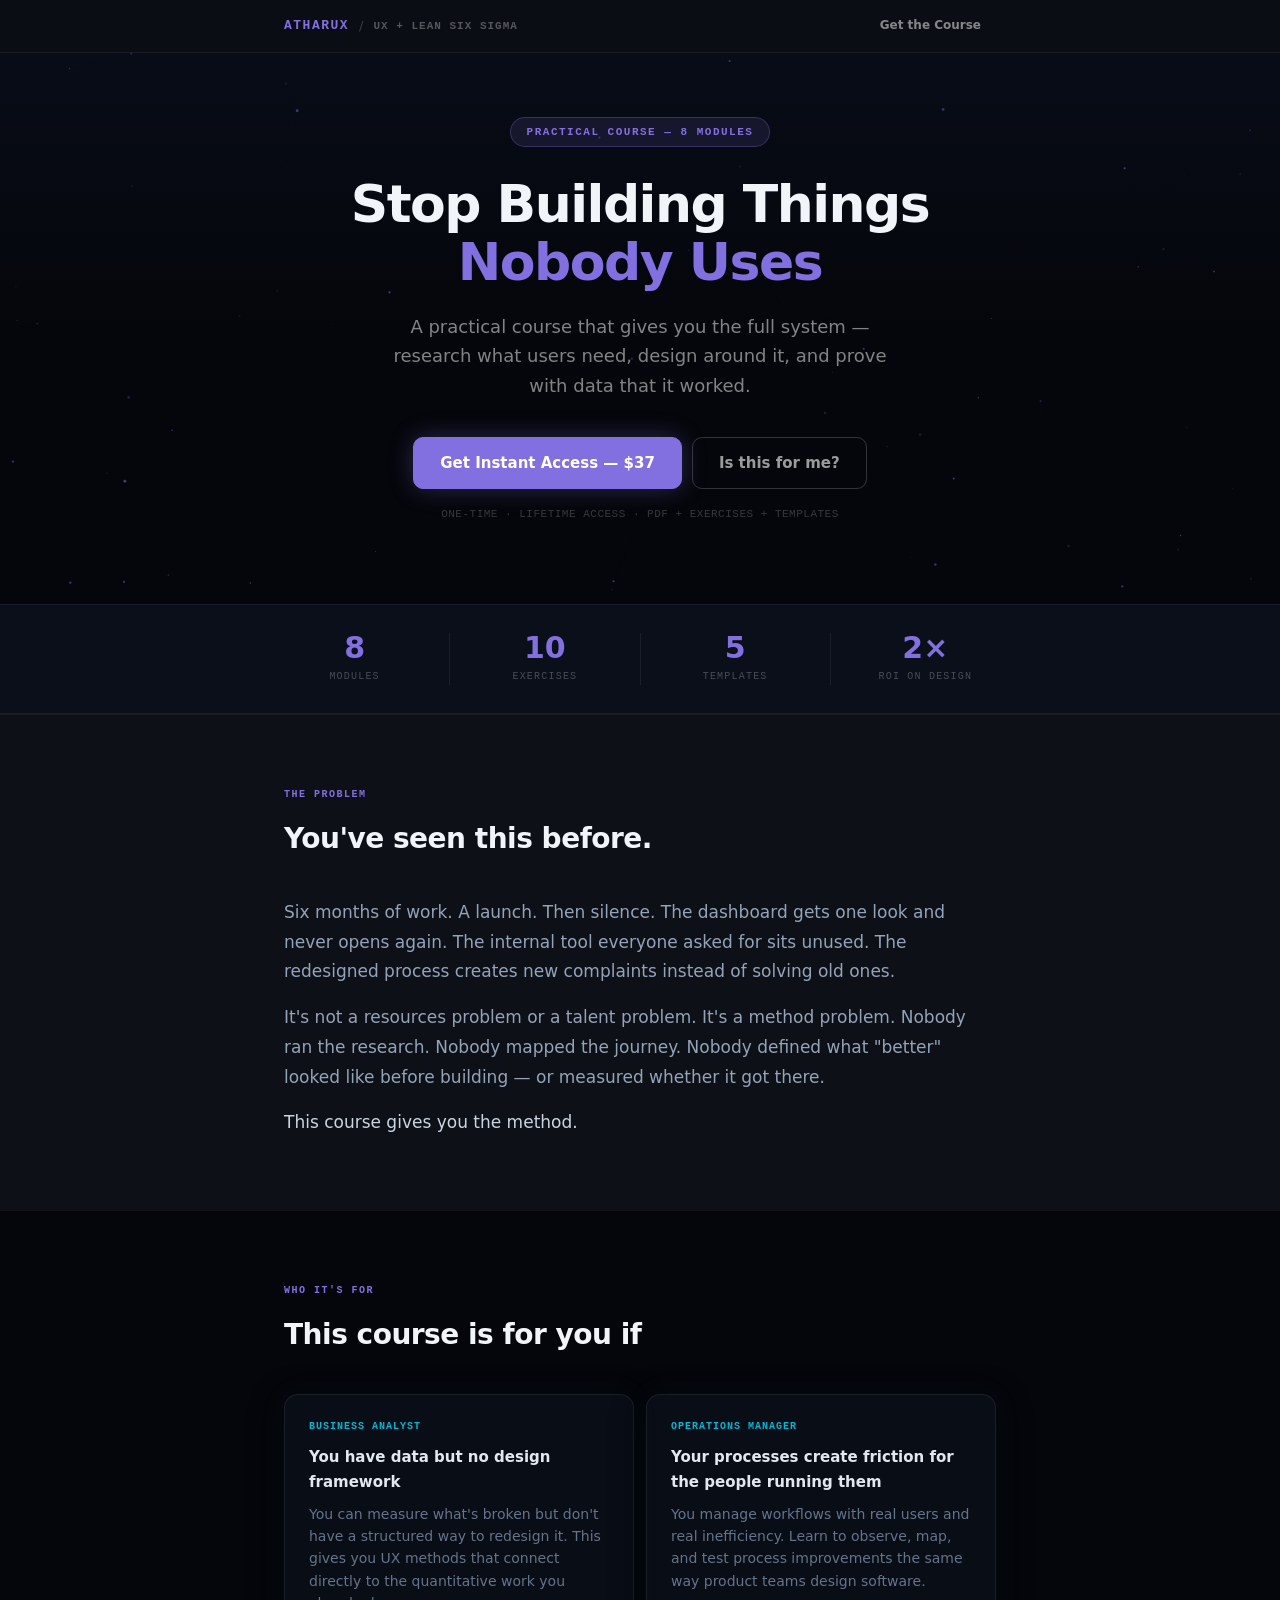
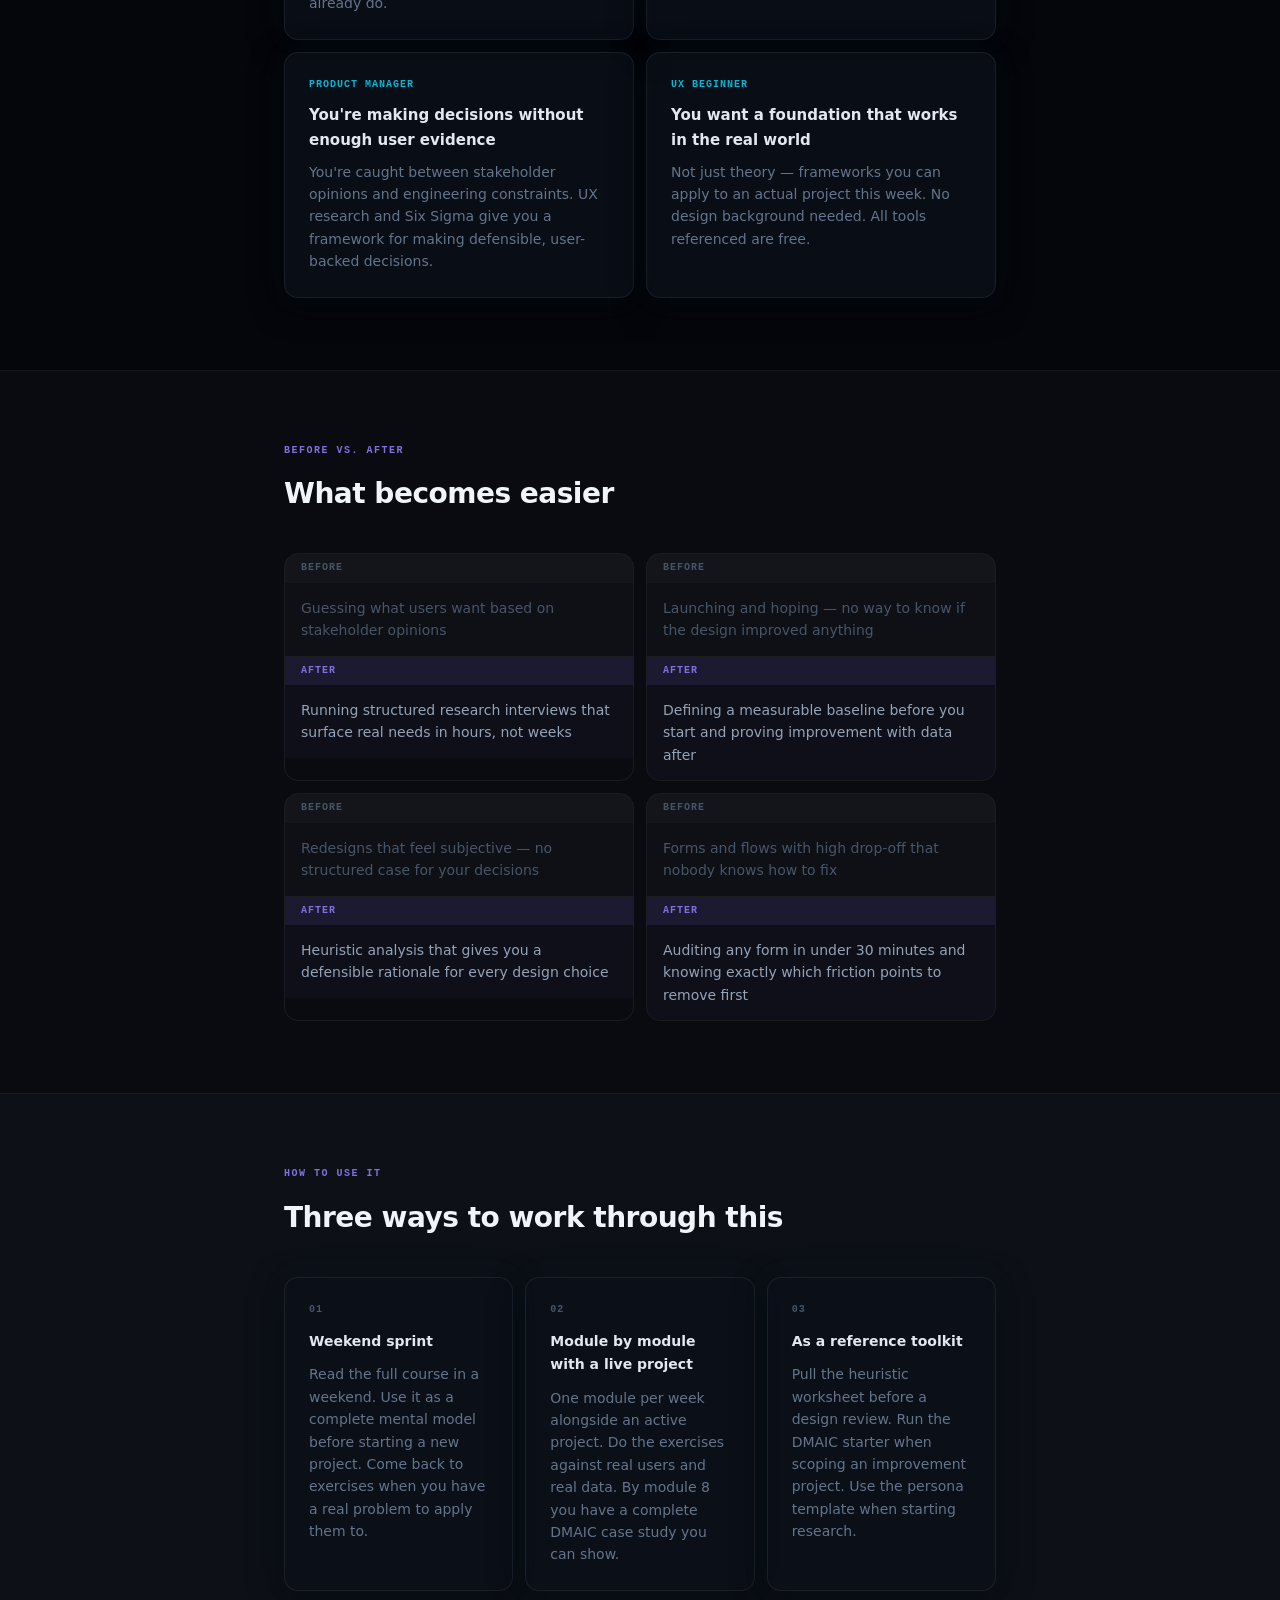
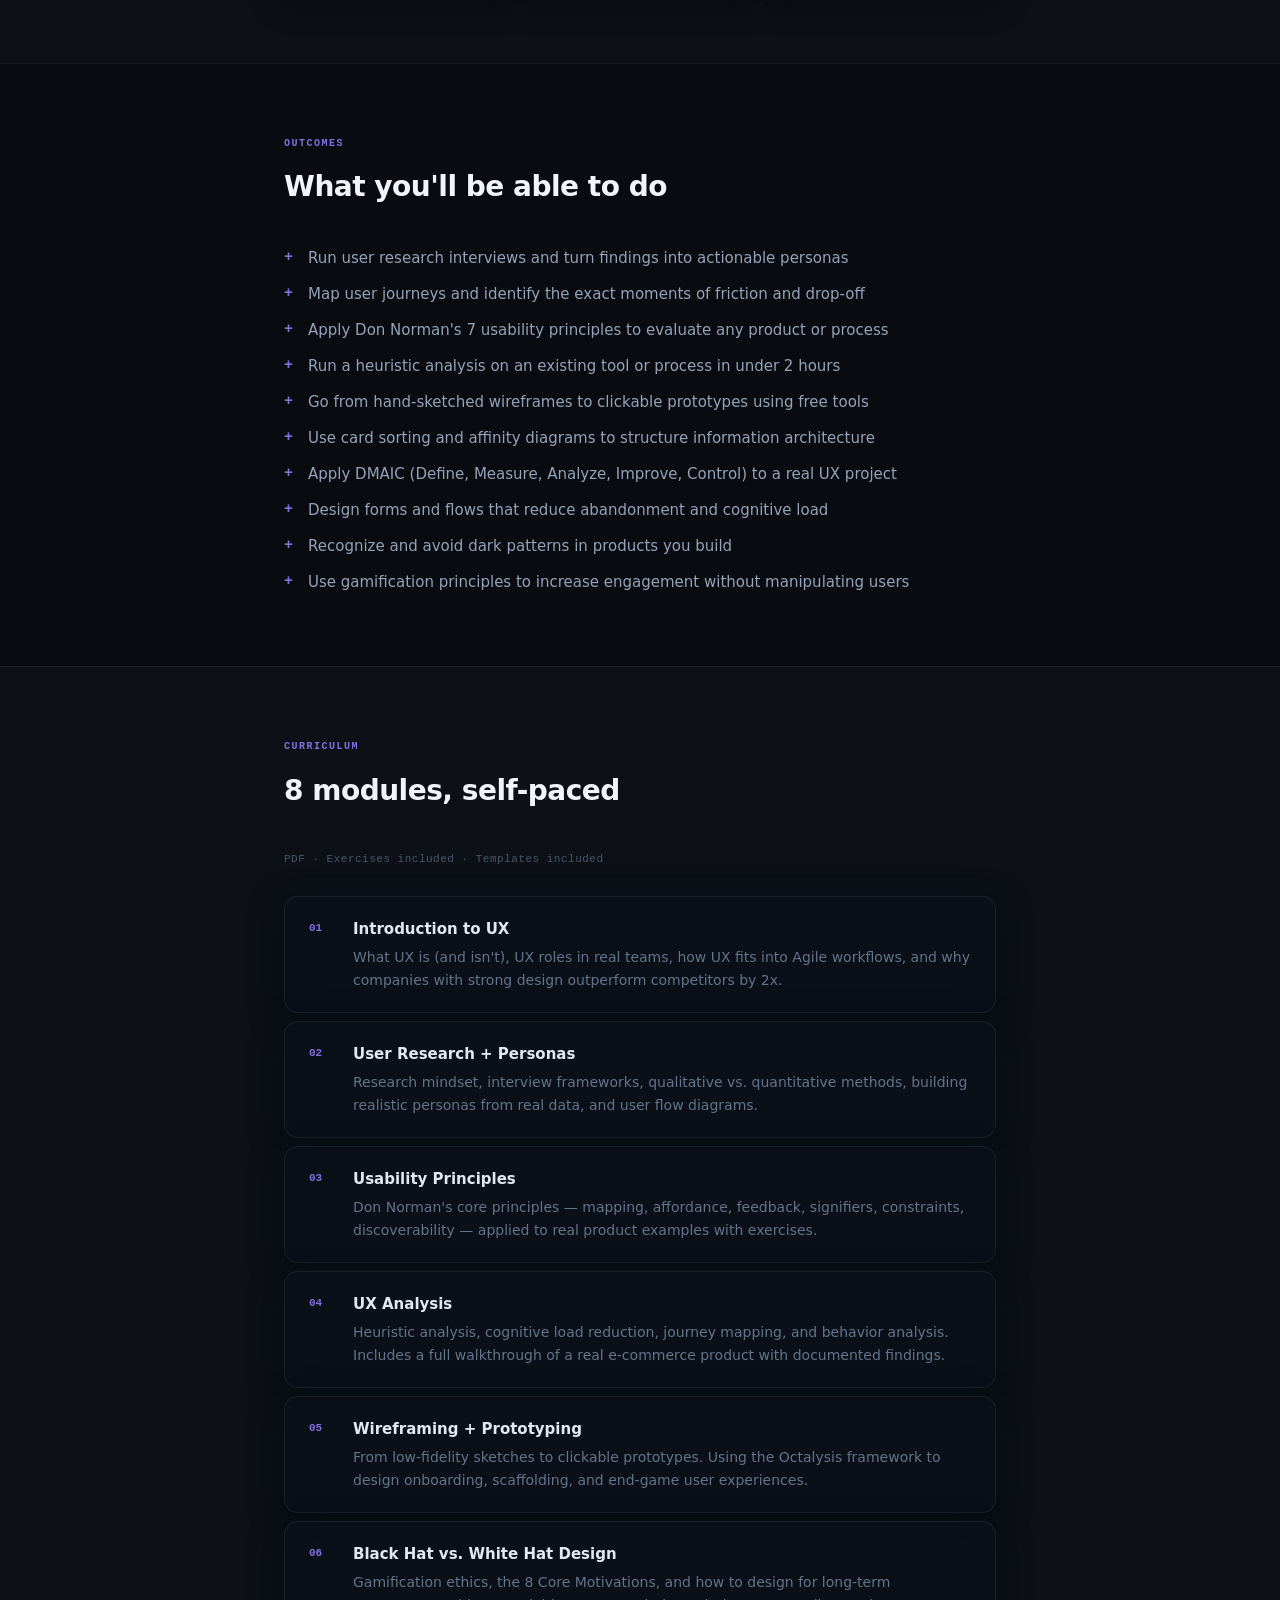
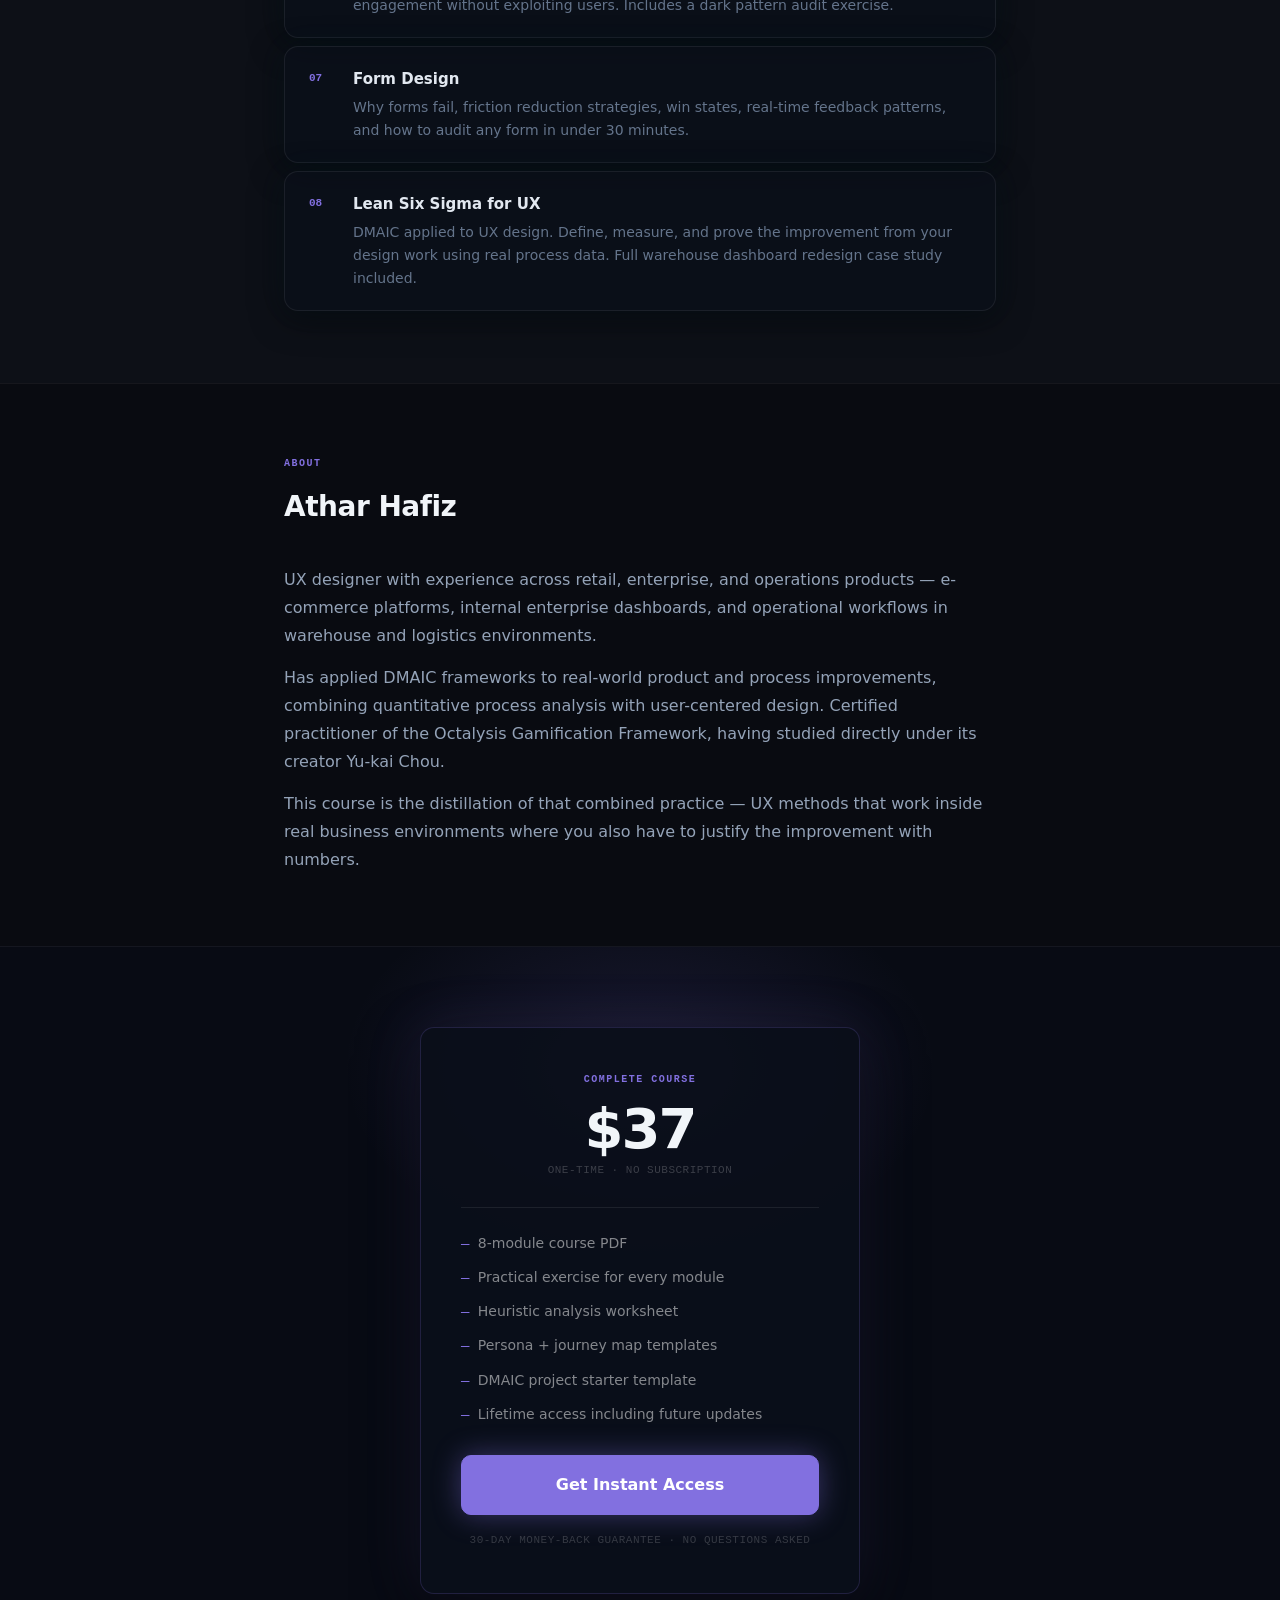
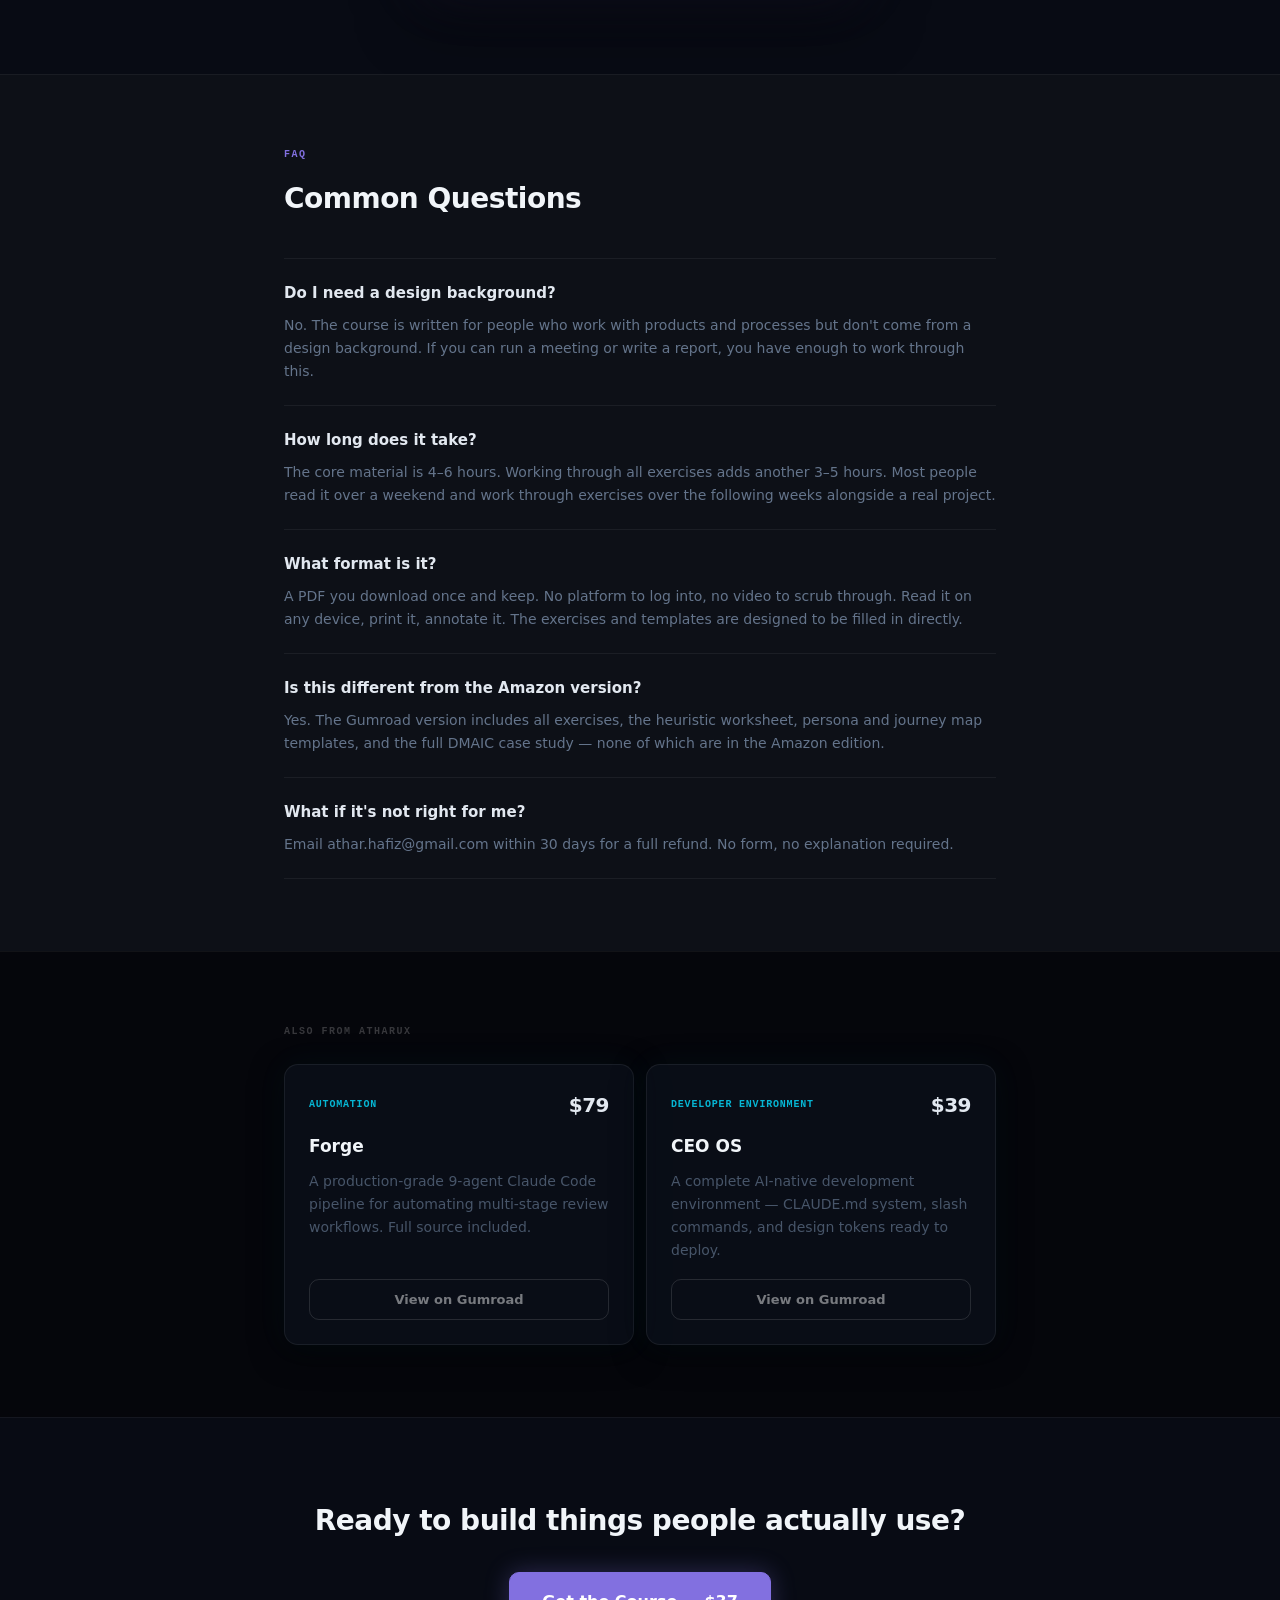
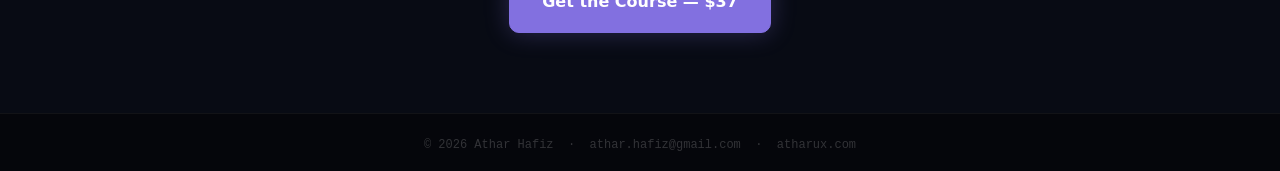
==== commit a61f764d: "Fix broken layout — dark-only CSS, stat strip, section classes - Move @import to top of CSS (was ign" ====
--- a/index.html
+++ b/index.html
@@ -24,6 +24,7 @@
   <!-- HERO -->
   <header class="hero">
     <canvas id="hero-canvas"></canvas>
+    <div class="hero-haze"></div>
     <div class="container hero-inner">
       <div class="badge">Practical Course — 8 Modules</div>
       <h1>Stop Building Things<br class="br-desktop" /> <em>Nobody Uses</em></h1>
@@ -59,7 +60,7 @@
   </div>
 
   <!-- PROBLEM -->
-  <section class="section-light">
+  <section class="section-a">
     <div class="container">
       <div class="section-label">The Problem</div>
       <h2 class="section-title">You've seen this before.</h2>
@@ -72,7 +73,7 @@
   </section>
 
   <!-- WHO IT'S FOR -->
-  <section class="section-dark" id="for-you">
+  <section class="section-c" id="for-you">
     <div class="container">
       <div class="section-label">Who It's For</div>
       <h2 class="section-title">This course is for you if</h2>
@@ -102,7 +103,7 @@
   </section>
 
   <!-- WHAT BECOMES EASIER -->
-  <section class="section-tinted">
+  <section class="section-b">
     <div class="container">
       <div class="section-label">Before vs. After</div>
       <h2 class="section-title">What becomes easier</h2>
@@ -136,7 +137,7 @@
   </section>
 
   <!-- HOW TO USE IT -->
-  <section class="section-light">
+  <section class="section-a">
     <div class="container">
       <div class="section-label">How to Use It</div>
       <h2 class="section-title">Three ways to work through this</h2>
@@ -161,7 +162,7 @@
   </section>
 
   <!-- WHAT YOU'LL LEARN -->
-  <section class="section-tinted">
+  <section class="section-b">
     <div class="container">
       <div class="section-label">Outcomes</div>
       <h2 class="section-title">What you'll be able to do</h2>
@@ -181,7 +182,7 @@
   </section>
 
   <!-- CURRICULUM -->
-  <section class="section-light" id="curriculum">
+  <section class="section-a" id="curriculum">
     <div class="container">
       <div class="section-label">Curriculum</div>
       <h2 class="section-title">8 modules, self-paced</h2>
@@ -248,7 +249,7 @@
   </section>
 
   <!-- AUTHOR -->
-  <section class="section-tinted">
+  <section class="section-b">
     <div class="container">
       <div class="section-label">About</div>
       <h2 class="section-title">Athar Hafiz</h2>
@@ -282,7 +283,7 @@
   </section>
 
   <!-- FAQ -->
-  <section class="section-light">
+  <section class="section-a">
     <div class="container">
       <div class="section-label">FAQ</div>
       <h2 class="section-title">Common Questions</h2>
@@ -312,7 +313,7 @@
   </section>
 
   <!-- MORE FROM ATHARUX -->
-  <section class="section-dark">
+  <section class="section-c">
     <div class="container">
       <span class="more-eyebrow">Also from ATHARUX</span>
       <div class="more-grid">
--- a/style.css
+++ b/style.css
@@ -1,38 +1,19 @@
+@import url('https://fonts.googleapis.com/css2?family=Space+Grotesk:wght@400;500;600;700&family=JetBrains+Mono:wght@400;600&display=swap');
+
 /* =========================================================
-   GRAPHITE SYSTEM TOKENS
+   TOKENS
    ========================================================= */
 :root {
-  --bg:             #FAFAFA;
-  --surface:        #FFFFFF;
-  --surface-2:      #F5F5F5;
-  --border:         #E5E7EB;
-  --border-strong:  #D1D5DB;
-
-  --text:           #111827;
-  --text-muted:     #6B7280;
-  --text-subtle:    #9CA3AF;
-  --text-inverse:   #FFFFFF;
-
-  --primary:        #111827;
-  --primary-hover:  #374151;
-
-  /* Hire page accents */
-  --purple:         #8270e0;
-  --purple-dim:     rgba(130, 112, 224, 0.12);
-  --teal:           #06b6d4;
-  --teal-glow:      rgba(6, 182, 212, 0.08);
-  --teal-glow-hover:rgba(6, 182, 212, 0.14);
-
-  --shadow-sm:      0 1px 2px rgba(0,0,0,0.04);
-  --shadow-md:      0 4px 10px rgba(0,0,0,0.06);
-  --shadow-glass:   0 0 32px rgba(6,182,212,0.06), 0 8px 32px rgba(0,0,0,0.10);
-  --shadow-glass-hover: 0 0 44px rgba(6,182,212,0.12), 0 8px 40px rgba(0,0,0,0.14);
-
-  --radius-sm:      6px;
-  --radius-md:      10px;
-  --radius-lg:      14px;
-
-  --ease-out-expo: cubic-bezier(0.16, 1, 0.3, 1);
+  --purple:      #8270e0;
+  --purple-glow: rgba(130,112,224,0.18);
+  --teal:        #06b6d4;
+  --teal-glow:   rgba(6,182,212,0.08);
+
+  --radius-sm: 6px;
+  --radius-md: 10px;
+  --radius-lg: 14px;
+
+  --ease: cubic-bezier(0.16, 1, 0.3, 1);
 
   --font-sans:    ui-sans-serif, system-ui, -apple-system, "Inter", "Segoe UI", Roboto, Helvetica, Arial;
   --font-heading: "Space Grotesk", ui-sans-serif, system-ui, sans-serif;
@@ -46,12 +27,13 @@
   font-family: var(--font-sans);
   font-size: 16px;
   line-height: 1.65;
-  color: var(--text);
-  background: var(--bg);
-}
-
-/* ── GOOGLE FONTS ── */
-@import url('https://fonts.googleapis.com/css2?family=Space+Grotesk:wght@400;500;600;700&family=JetBrains+Mono:wght@400;600&display=swap');
+  color: #cbd5e1;
+  background: #05060b;
+}
+
+h1, h2, h3 { font-family: var(--font-heading); color: #f1f5f9; }
+
+a { color: inherit; }
 
 .container {
   max-width: 760px;
@@ -59,13 +41,11 @@
   padding: 0 24px;
 }
 
-h1, h2, h3 { font-family: var(--font-heading); }
-
 /* ── NAV ── */
 nav {
   position: sticky;
   top: 0;
-  background: #0f0f1c;
+  background: #0b0d14;
   border-bottom: 1px solid rgba(255,255,255,0.06);
   z-index: 200;
 }
@@ -96,19 +76,19 @@
   text-transform: uppercase;
   color: rgba(255,255,255,0.3);
 }
-nav .btn-sm {
+.btn-sm {
   font-size: 12px;
   padding: 6px 14px;
   background: transparent;
-  color: rgba(255,255,255,0.55);
+  color: rgba(255,255,255,0.5);
   border: 1px solid rgba(255,255,255,0.14);
   border-radius: var(--radius-sm);
   font-family: var(--font-sans);
   font-weight: 600;
   text-decoration: none;
-  transition: all 0.15s var(--ease-out-expo);
-}
-nav .btn-sm:hover {
+  transition: all 0.15s var(--ease);
+}
+.btn-sm:hover {
   background: rgba(255,255,255,0.06);
   border-color: rgba(255,255,255,0.25);
   color: rgba(255,255,255,0.85);
@@ -123,34 +103,53 @@
   border-radius: var(--radius-md);
   border: 1px solid transparent;
   cursor: pointer;
-  transition: all 0.2s var(--ease-out-expo);
+  transition: all 0.2s var(--ease);
 }
 .btn-primary {
-  background: var(--primary);
-  color: var(--text-inverse);
-  border-color: var(--primary);
+  background: var(--purple);
+  color: #fff;
+  border-color: var(--purple);
   padding: 13px 26px;
   font-size: 15px;
-}
-.btn-primary:hover { background: var(--primary-hover); border-color: var(--primary-hover); transform: translateY(-1px); }
+  box-shadow: 0 0 24px rgba(130,112,224,0.3);
+}
+.btn-primary:hover {
+  background: #967ff0;
+  border-color: #967ff0;
+  box-shadow: 0 0 36px rgba(130,112,224,0.5);
+  transform: translateY(-1px);
+}
 .btn-ghost {
-  background: var(--surface);
-  color: var(--text);
-  border-color: var(--border-strong);
+  background: transparent;
+  color: rgba(255,255,255,0.6);
+  border-color: rgba(255,255,255,0.18);
   padding: 13px 26px;
   font-size: 15px;
 }
-.btn-ghost:hover { background: var(--surface-2); transform: translateY(-1px); }
+.btn-ghost:hover {
+  background: rgba(255,255,255,0.06);
+  border-color: rgba(255,255,255,0.35);
+  color: rgba(255,255,255,0.85);
+  transform: translateY(-1px);
+}
 .btn-large { padding: 16px 32px; font-size: 16px; }
 
 /* ── HERO ── */
 .hero {
-  background: #0a0e14;
-  color: var(--text-inverse);
-  padding: 96px 0 108px;
+  background: #05060b;
+  color: #f1f5f9;
+  padding: 64px 0 80px;
   text-align: center;
   position: relative;
   overflow: hidden;
+}
+.hero-haze {
+  position: absolute;
+  top: 0; left: 0; right: 0;
+  height: 280px;
+  background: linear-gradient(to bottom, rgba(59,130,246,0.05), transparent);
+  pointer-events: none;
+  z-index: 1;
 }
 #hero-canvas {
   position: absolute;
@@ -159,7 +158,8 @@
   height: 100%;
   pointer-events: none;
 }
-.hero-inner { position: relative; z-index: 1; }
+.hero-inner { position: relative; z-index: 2; }
+
 .badge {
   display: inline-block;
   font-family: var(--font-mono);
@@ -172,14 +172,14 @@
   text-transform: uppercase;
   padding: 5px 16px;
   border-radius: 999px;
-  margin-bottom: 32px;
+  margin-bottom: 28px;
 }
 .hero h1 {
-  font-size: clamp(32px, 5.5vw, 52px);
+  font-size: clamp(30px, 5.5vw, 52px);
   font-weight: 700;
   line-height: 1.12;
   letter-spacing: -1.5px;
-  margin-bottom: 22px;
+  margin-bottom: 20px;
   color: #f1f5f9;
 }
 .hero h1 em {
@@ -190,9 +190,9 @@
 @media (min-width: 600px) { .br-desktop { display: block; } }
 .hero-sub {
   font-size: 18px;
-  color: rgba(255,255,255,0.55);
-  max-width: 540px;
-  margin: 0 auto 40px;
+  color: rgba(255,255,255,0.5);
+  max-width: 520px;
+  margin: 0 auto 36px;
   line-height: 1.65;
 }
 .hero-ctas {
@@ -200,64 +200,42 @@
   gap: 10px;
   justify-content: center;
   flex-wrap: wrap;
-  margin-bottom: 18px;
-}
-.hero .btn-primary {
-  background: var(--purple);
-  border-color: var(--purple);
-  color: #fff;
-  box-shadow: 0 0 24px rgba(130,112,224,0.35);
-}
-.hero .btn-primary:hover {
-  background: #967ff0;
-  border-color: #967ff0;
-  box-shadow: 0 0 32px rgba(130,112,224,0.5);
-}
-.hero .btn-ghost {
-  background: transparent;
-  color: rgba(255,255,255,0.6);
-  border-color: rgba(255,255,255,0.18);
-}
-.hero .btn-ghost:hover {
-  background: rgba(255,255,255,0.06);
-  border-color: rgba(255,255,255,0.35);
-  color: rgba(255,255,255,0.85);
+  margin-bottom: 16px;
 }
 .hero-note {
-  font-size: 12px;
-  font-family: var(--font-mono);
-  color: rgba(255,255,255,0.25);
+  font-size: 11px;
+  font-family: var(--font-mono);
+  color: rgba(255,255,255,0.2);
   letter-spacing: 0.5px;
 }
 
 /* ── STAT STRIP ── */
 .stat-strip {
-  background: #101622;
+  background: #0b0f1a;
+  border-top: 1px solid rgba(255,255,255,0.06);
   border-bottom: 1px solid rgba(255,255,255,0.06);
-  padding: 28px 0;
+  padding: 28px 24px;
 }
 .stat-strip-inner {
   display: flex;
   justify-content: center;
-  gap: 0;
   max-width: 760px;
   margin: 0 auto;
-  padding: 0 24px;
 }
 .stat-item {
   flex: 1;
   text-align: center;
-  padding: 0 20px;
+  padding: 0 16px;
   border-right: 1px solid rgba(255,255,255,0.07);
 }
 .stat-item:last-child { border-right: none; }
 .stat-num {
   font-family: var(--font-heading);
-  font-size: 32px;
+  font-size: 30px;
   font-weight: 700;
   color: var(--purple);
   line-height: 1;
-  margin-bottom: 5px;
+  margin-bottom: 6px;
 }
 .stat-desc {
   font-family: var(--font-mono);
@@ -267,13 +245,12 @@
   color: rgba(255,255,255,0.25);
 }
 
-/* ── SECTIONS (LIGHT) ── */
-section { border-bottom: 1px solid var(--border); }
-section:last-of-type { border-bottom: none; }
-
-.section-light  { background: var(--surface);   padding: 72px 0; }
-.section-tinted { background: var(--surface-2);  padding: 72px 0; }
-.section-dark   { background: #0f0f1c;           padding: 72px 0; }
+/* ── SECTIONS ── */
+section { border-top: 1px solid rgba(255,255,255,0.05); }
+
+.section-a { background: #0d1017; padding: 72px 0; }
+.section-b { background: #090b11; padding: 72px 0; }
+.section-c { background: #05060b; padding: 72px 0; }
 
 .section-label {
   font-family: var(--font-mono);
@@ -284,46 +261,36 @@
   color: var(--purple);
   margin-bottom: 12px;
 }
-.section-dark .section-label { color: var(--purple); }
-
 h2.section-title {
   font-size: 28px;
   font-weight: 700;
   letter-spacing: -0.5px;
   margin-bottom: 36px;
-  color: var(--text);
-}
-.section-dark h2.section-title { color: #f1f5f9; }
+  color: #f1f5f9;
+}
 
 /* ── GLASS CARD ── */
 .glass-card {
-  background: var(--surface);
-  border: 1px solid var(--border);
+  background: rgba(11,15,26,0.80);
+  border: 1px solid rgba(255,255,255,0.07);
   border-radius: var(--radius-lg);
-  box-shadow: var(--shadow-glass);
-  transition: box-shadow 0.35s var(--ease-out-expo), transform 0.25s var(--ease-out-expo);
+  box-shadow: 0 0 32px rgba(6,182,212,0.05), 0 8px 32px rgba(0,0,0,0.5);
+  transition: box-shadow 0.3s var(--ease), transform 0.25s var(--ease), border-color 0.2s ease;
 }
 .glass-card:hover {
-  box-shadow: var(--shadow-glass-hover);
+  box-shadow: 0 0 44px rgba(6,182,212,0.10), 0 8px 40px rgba(0,0,0,0.6);
+  border-color: rgba(255,255,255,0.12);
   transform: translateY(-2px);
-}
-.section-dark .glass-card {
-  background: rgba(255,255,255,0.04);
-  border-color: rgba(255,255,255,0.08);
-}
-.section-dark .glass-card:hover {
-  background: rgba(255,255,255,0.07);
-  border-color: rgba(130,112,224,0.25);
 }
 
 /* ── PROBLEM ── */
 .problem-text p {
-  color: var(--text-muted);
+  color: #94a3b8;
   margin-bottom: 16px;
   font-size: 17px;
   line-height: 1.75;
 }
-.problem-text p:last-child { margin-bottom: 0; color: var(--text); font-weight: 500; }
+.problem-text p:last-child { margin-bottom: 0; color: #cbd5e1; font-weight: 500; }
 
 /* ── FOR GRID ── */
 .for-grid {
@@ -332,23 +299,18 @@
   gap: 12px;
 }
 @media (max-width: 540px) { .for-grid { grid-template-columns: 1fr; } }
-.for-card {
-  padding: 24px;
-}
+.for-card { padding: 24px; }
 .for-card-label {
   font-family: var(--font-mono);
   font-size: 10px;
   font-weight: 600;
   letter-spacing: 1px;
   text-transform: uppercase;
-  color: var(--purple);
+  color: var(--teal);
   margin-bottom: 10px;
 }
-.section-dark .for-card-label { color: var(--teal); }
-.for-card h3 { font-size: 15px; font-weight: 700; color: var(--text); margin-bottom: 8px; }
-.section-dark .for-card h3 { color: #e2e8f0; }
-.for-card p  { font-size: 14px; color: var(--text-muted); line-height: 1.6; }
-.section-dark .for-card p { color: rgba(255,255,255,0.45); }
+.for-card h3 { font-size: 15px; font-weight: 700; color: #e2e8f0; margin-bottom: 8px; }
+.for-card p  { font-size: 14px; color: #64748b; line-height: 1.6; }
 
 /* ── EASIER (BEFORE/AFTER) ── */
 .easier-grid {
@@ -358,12 +320,12 @@
 }
 @media (max-width: 540px) { .easier-grid { grid-template-columns: 1fr; } }
 .easier-item {
-  border: 1px solid var(--border);
+  border: 1px solid rgba(255,255,255,0.07);
   border-radius: var(--radius-lg);
   overflow: hidden;
-  transition: box-shadow 0.25s var(--ease-out-expo);
-}
-.easier-item:hover { box-shadow: var(--shadow-glass-hover); }
+  transition: box-shadow 0.25s var(--ease);
+}
+.easier-item:hover { box-shadow: 0 0 24px rgba(6,182,212,0.08); }
 .easier-before, .easier-after {
   font-family: var(--font-mono);
   font-size: 10px;
@@ -372,15 +334,15 @@
   text-transform: uppercase;
   padding: 6px 16px;
 }
-.easier-before { background: var(--surface-2); color: var(--text-subtle); }
-.easier-after  { background: var(--primary); color: var(--text-inverse); }
+.easier-before { background: rgba(255,255,255,0.04); color: #475569; }
+.easier-after  { background: rgba(130,112,224,0.15); color: var(--purple); }
 .easier-before-text, .easier-after-text {
   font-size: 14px;
   padding: 14px 16px;
   line-height: 1.6;
 }
-.easier-before-text { color: var(--text-muted); background: var(--surface-2); border-bottom: 1px solid var(--border); }
-.easier-after-text  { color: var(--text); background: var(--surface); }
+.easier-before-text { color: #475569; background: rgba(255,255,255,0.02); border-bottom: 1px solid rgba(255,255,255,0.05); }
+.easier-after-text  { color: #94a3b8; background: rgba(130,112,224,0.04); }
 
 /* ── HOWTO ── */
 .howto-grid {
@@ -395,11 +357,11 @@
   font-size: 10px;
   font-weight: 700;
   letter-spacing: 1px;
-  color: var(--text-subtle);
+  color: #475569;
   margin-bottom: 12px;
 }
-.howto-card h3 { font-size: 14px; font-weight: 700; color: var(--text); margin-bottom: 10px; }
-.howto-card p  { font-size: 14px; color: var(--text-muted); line-height: 1.6; }
+.howto-card h3 { font-size: 14px; font-weight: 700; color: #e2e8f0; margin-bottom: 10px; }
+.howto-card p  { font-size: 14px; color: #64748b; line-height: 1.6; }
 
 /* ── LEARN LIST ── */
 .learn-list {
@@ -411,7 +373,7 @@
   padding-left: 24px;
   position: relative;
   font-size: 15px;
-  color: var(--text-muted);
+  color: #94a3b8;
   line-height: 1.6;
 }
 .learn-list li::before {
@@ -428,7 +390,7 @@
   font-family: var(--font-mono);
   font-size: 11px;
   letter-spacing: 0.5px;
-  color: var(--text-subtle);
+  color: #475569;
   margin-bottom: 28px;
 }
 .modules { display: grid; gap: 8px; }
@@ -444,39 +406,41 @@
   color: var(--purple);
   min-width: 24px;
   padding-top: 2px;
-}
-.module-content h3 { font-size: 15px; font-weight: 700; margin-bottom: 4px; color: var(--text); }
-.module-content p  { font-size: 14px; color: var(--text-muted); }
+  flex-shrink: 0;
+}
+.module-content h3 { font-size: 15px; font-weight: 700; margin-bottom: 4px; color: #e2e8f0; }
+.module-content p  { font-size: 14px; color: #64748b; }
 
 /* ── AUTHOR ── */
-.author-text p { color: var(--text-muted); margin-bottom: 14px; font-size: 16px; line-height: 1.75; }
+.author-text p { color: #94a3b8; margin-bottom: 14px; font-size: 16px; line-height: 1.75; }
 .author-text p:last-child { margin-bottom: 0; }
 
 /* ── BUY ── */
 .buy-wrapper {
-  background: #0a0e14;
+  background: #080b14;
   padding: 80px 0;
   position: relative;
   overflow: hidden;
+  border-top: 1px solid rgba(255,255,255,0.05);
 }
 .buy-wrapper::before {
   content: '';
   position: absolute;
-  top: -120px; left: 50%;
+  top: -80px; left: 50%;
   transform: translateX(-50%);
   width: 600px; height: 400px;
-  background: radial-gradient(ellipse, rgba(130,112,224,0.12) 0%, transparent 70%);
+  background: radial-gradient(ellipse, rgba(130,112,224,0.14) 0%, transparent 70%);
   pointer-events: none;
 }
 .buy-card {
-  background: rgba(255,255,255,0.04);
+  background: rgba(11,15,26,0.90);
   border: 1px solid rgba(130,112,224,0.2);
   border-radius: var(--radius-lg);
   padding: 44px 40px;
   text-align: center;
   max-width: 440px;
   margin: 0 auto;
-  box-shadow: 0 0 60px rgba(130,112,224,0.12), 0 24px 60px rgba(0,0,0,0.4);
+  box-shadow: 0 0 60px rgba(130,112,224,0.12), 0 24px 60px rgba(0,0,0,0.6);
   position: relative;
   z-index: 1;
 }
@@ -500,8 +464,8 @@
 }
 .price-note {
   font-family: var(--font-mono);
-  font-size: 12px;
-  color: rgba(255,255,255,0.25);
+  font-size: 11px;
+  color: rgba(255,255,255,0.2);
   margin-bottom: 28px;
   letter-spacing: 0.5px;
 }
@@ -517,33 +481,27 @@
 .buy-list li { font-size: 14px; color: rgba(255,255,255,0.5); }
 .buy-list li::before { content: '— '; color: var(--purple); font-family: var(--font-mono); }
 .buy-wrapper .btn-primary {
-  background: var(--purple);
-  border-color: var(--purple);
-  box-shadow: 0 0 24px rgba(130,112,224,0.4);
   width: 100%;
   text-align: center;
-}
-.buy-wrapper .btn-primary:hover {
-  background: #967ff0;
-  border-color: #967ff0;
-  box-shadow: 0 0 36px rgba(130,112,224,0.55);
+  box-shadow: 0 0 28px rgba(130,112,224,0.4);
 }
 .guarantee {
-  font-size: 12px;
-  color: rgba(255,255,255,0.2);
+  font-size: 11px;
+  color: rgba(255,255,255,0.18);
   margin-top: 16px;
   font-family: var(--font-mono);
+  letter-spacing: 0.5px;
 }
 
 /* ── FAQ ── */
 .faq-list { display: grid; gap: 0; }
 .faq-item {
   padding: 22px 0;
-  border-bottom: 1px solid var(--border);
-}
-.faq-item:first-child { border-top: 1px solid var(--border); }
-.faq-item h3 { font-size: 15px; font-weight: 700; margin-bottom: 8px; color: var(--text); }
-.faq-item p  { font-size: 14px; color: var(--text-muted); }
+  border-bottom: 1px solid rgba(255,255,255,0.06);
+}
+.faq-item:first-child { border-top: 1px solid rgba(255,255,255,0.06); }
+.faq-item h3 { font-size: 15px; font-weight: 700; margin-bottom: 8px; color: #e2e8f0; }
+.faq-item p  { font-size: 14px; color: #64748b; }
 
 /* ── MORE FROM ── */
 .more-eyebrow {
@@ -552,7 +510,7 @@
   font-weight: 700;
   letter-spacing: 1.5px;
   text-transform: uppercase;
-  color: rgba(255,255,255,0.25);
+  color: rgba(255,255,255,0.2);
   display: block;
   margin-bottom: 24px;
 }
@@ -585,42 +543,44 @@
   color: #e2e8f0;
 }
 .more-card h3 { font-size: 17px; font-weight: 700; color: #f1f5f9; margin: 0; }
-.more-card p  { font-size: 14px; color: rgba(255,255,255,0.4); flex: 1; }
+.more-card p  { font-size: 14px; color: #475569; flex: 1; }
 .more-btn {
   margin-top: 6px;
   font-size: 13px;
   padding: 9px 16px;
   text-align: center;
   background: transparent;
-  color: rgba(255,255,255,0.5);
-  border-color: rgba(255,255,255,0.14);
+  color: rgba(255,255,255,0.45);
+  border-color: rgba(255,255,255,0.12);
 }
 .more-btn:hover {
   background: rgba(255,255,255,0.06);
-  border-color: rgba(255,255,255,0.28);
+  border-color: rgba(255,255,255,0.25);
   color: rgba(255,255,255,0.8);
 }
 
 /* ── FOOTER CTA ── */
 .footer-cta {
   padding: 80px 0;
-  background: var(--surface);
-  text-align: center;
+  background: #080b14;
+  text-align: center;
+  border-top: 1px solid rgba(255,255,255,0.05);
 }
 .footer-cta h2 {
   font-size: 28px;
   font-weight: 700;
   letter-spacing: -0.5px;
   margin-bottom: 28px;
+  color: #f1f5f9;
 }
 
 /* ── FOOTER ── */
 footer {
   padding: 22px 0;
-  background: #0a0e14;
-  border-top: 1px solid rgba(255,255,255,0.06);
-  text-align: center;
-}
-footer p { font-size: 12px; color: rgba(255,255,255,0.2); font-family: var(--font-mono); }
-footer a { color: rgba(255,255,255,0.2); text-decoration: none; }
+  background: #05060b;
+  border-top: 1px solid rgba(255,255,255,0.05);
+  text-align: center;
+}
+footer p { font-size: 12px; color: rgba(255,255,255,0.18); font-family: var(--font-mono); }
+footer a { color: rgba(255,255,255,0.18); text-decoration: none; }
 footer a:hover { color: var(--purple); }
